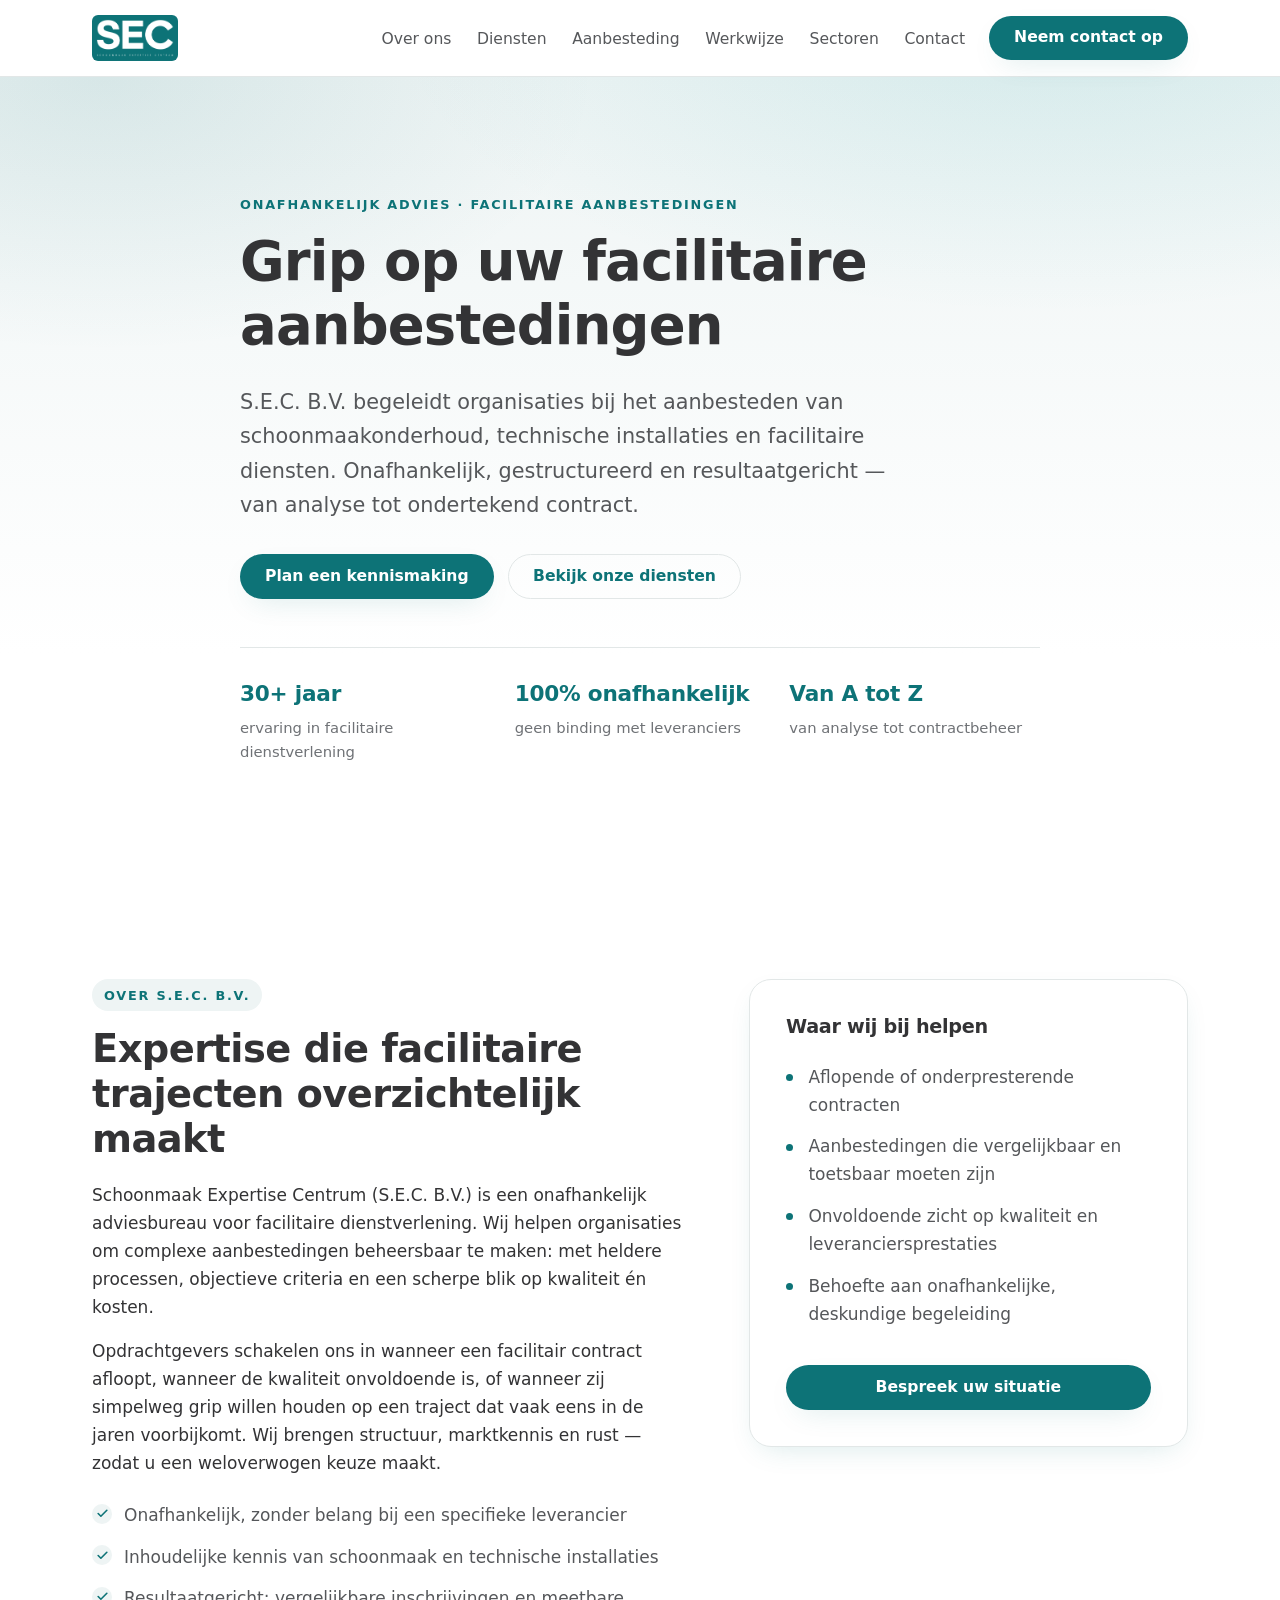
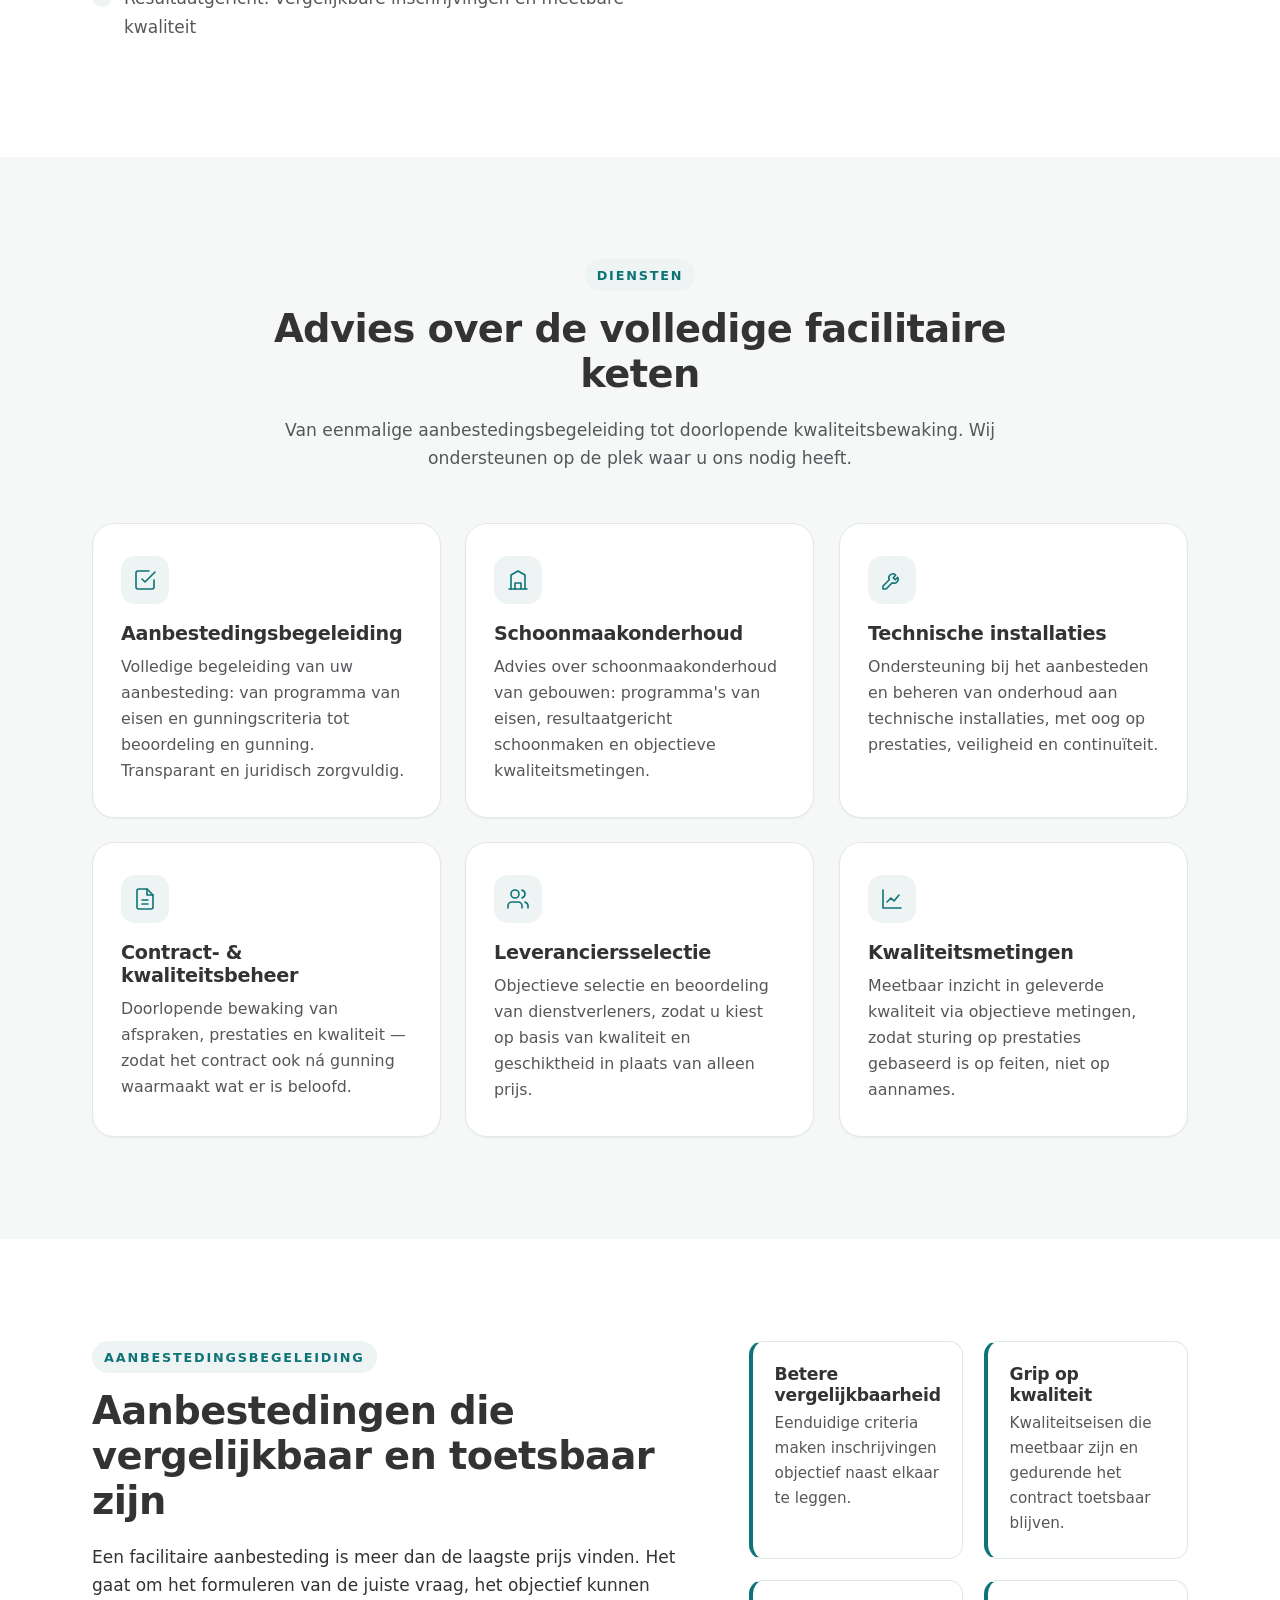
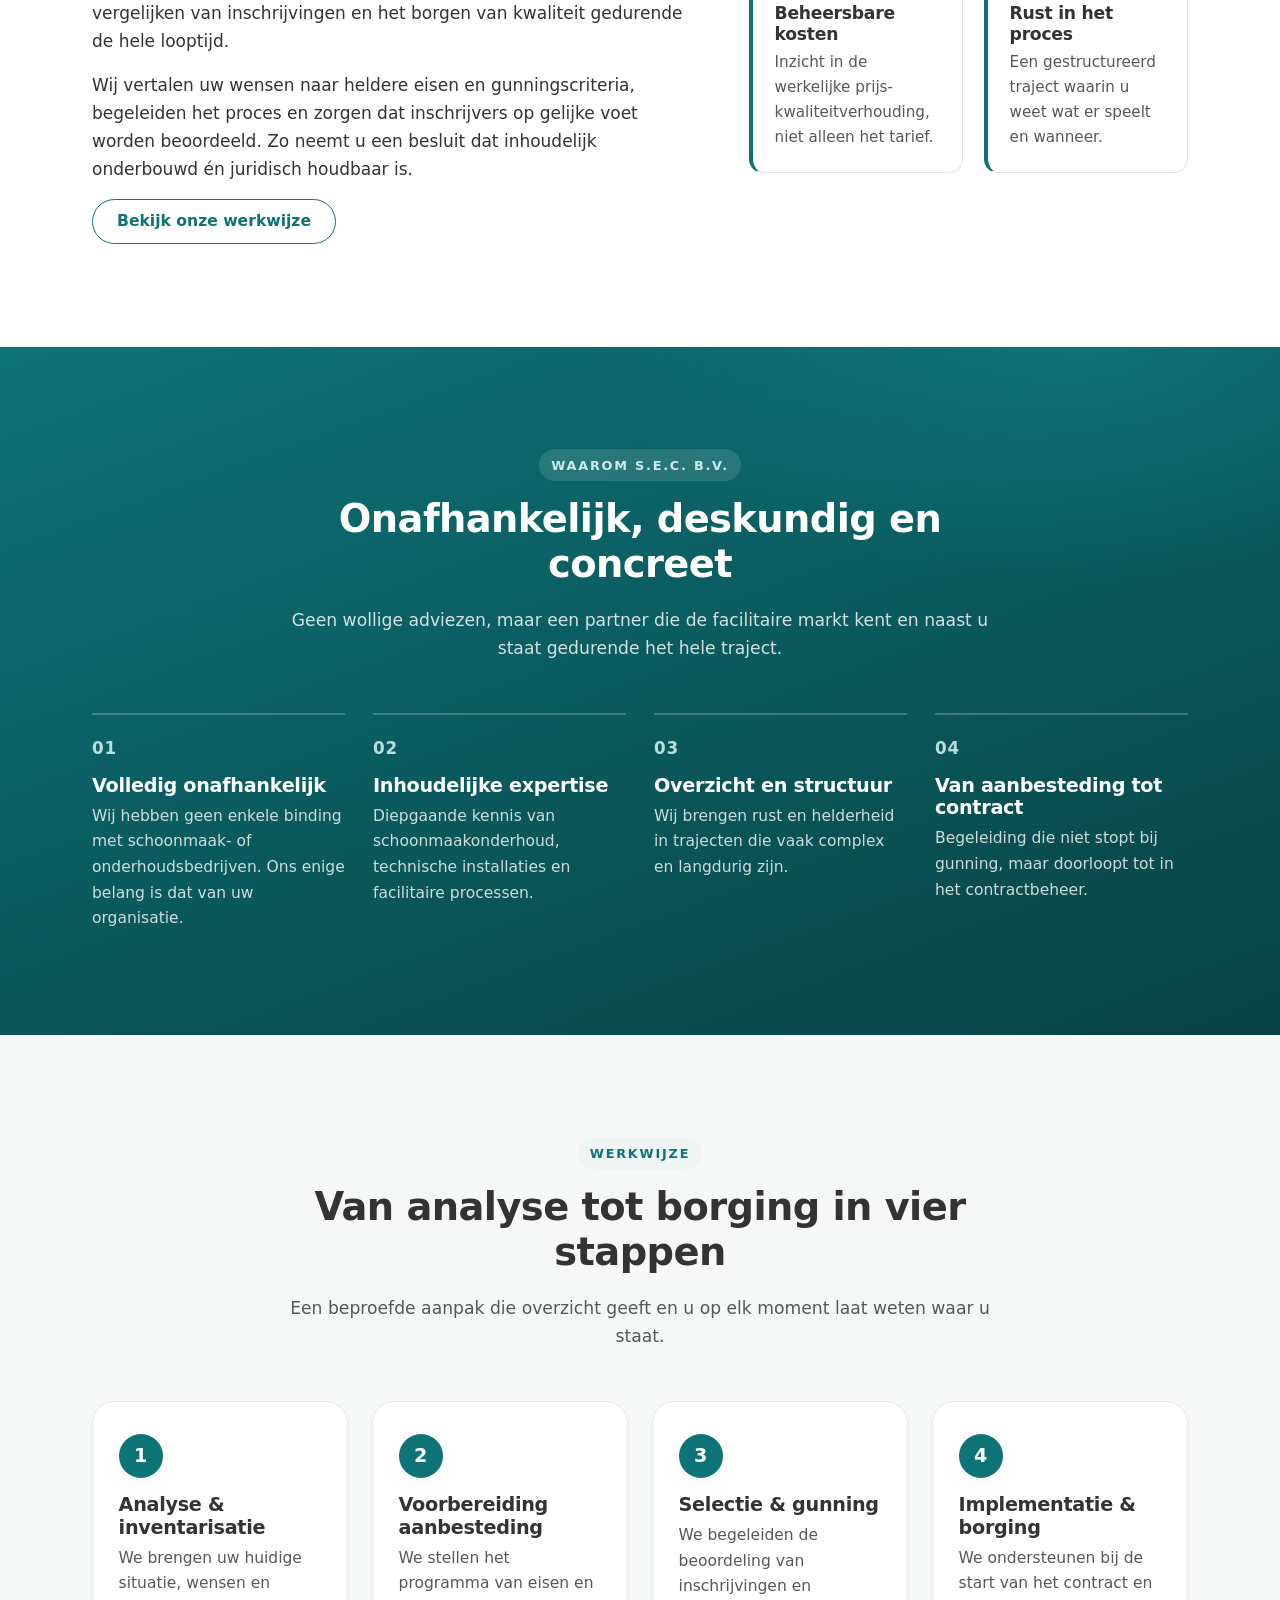
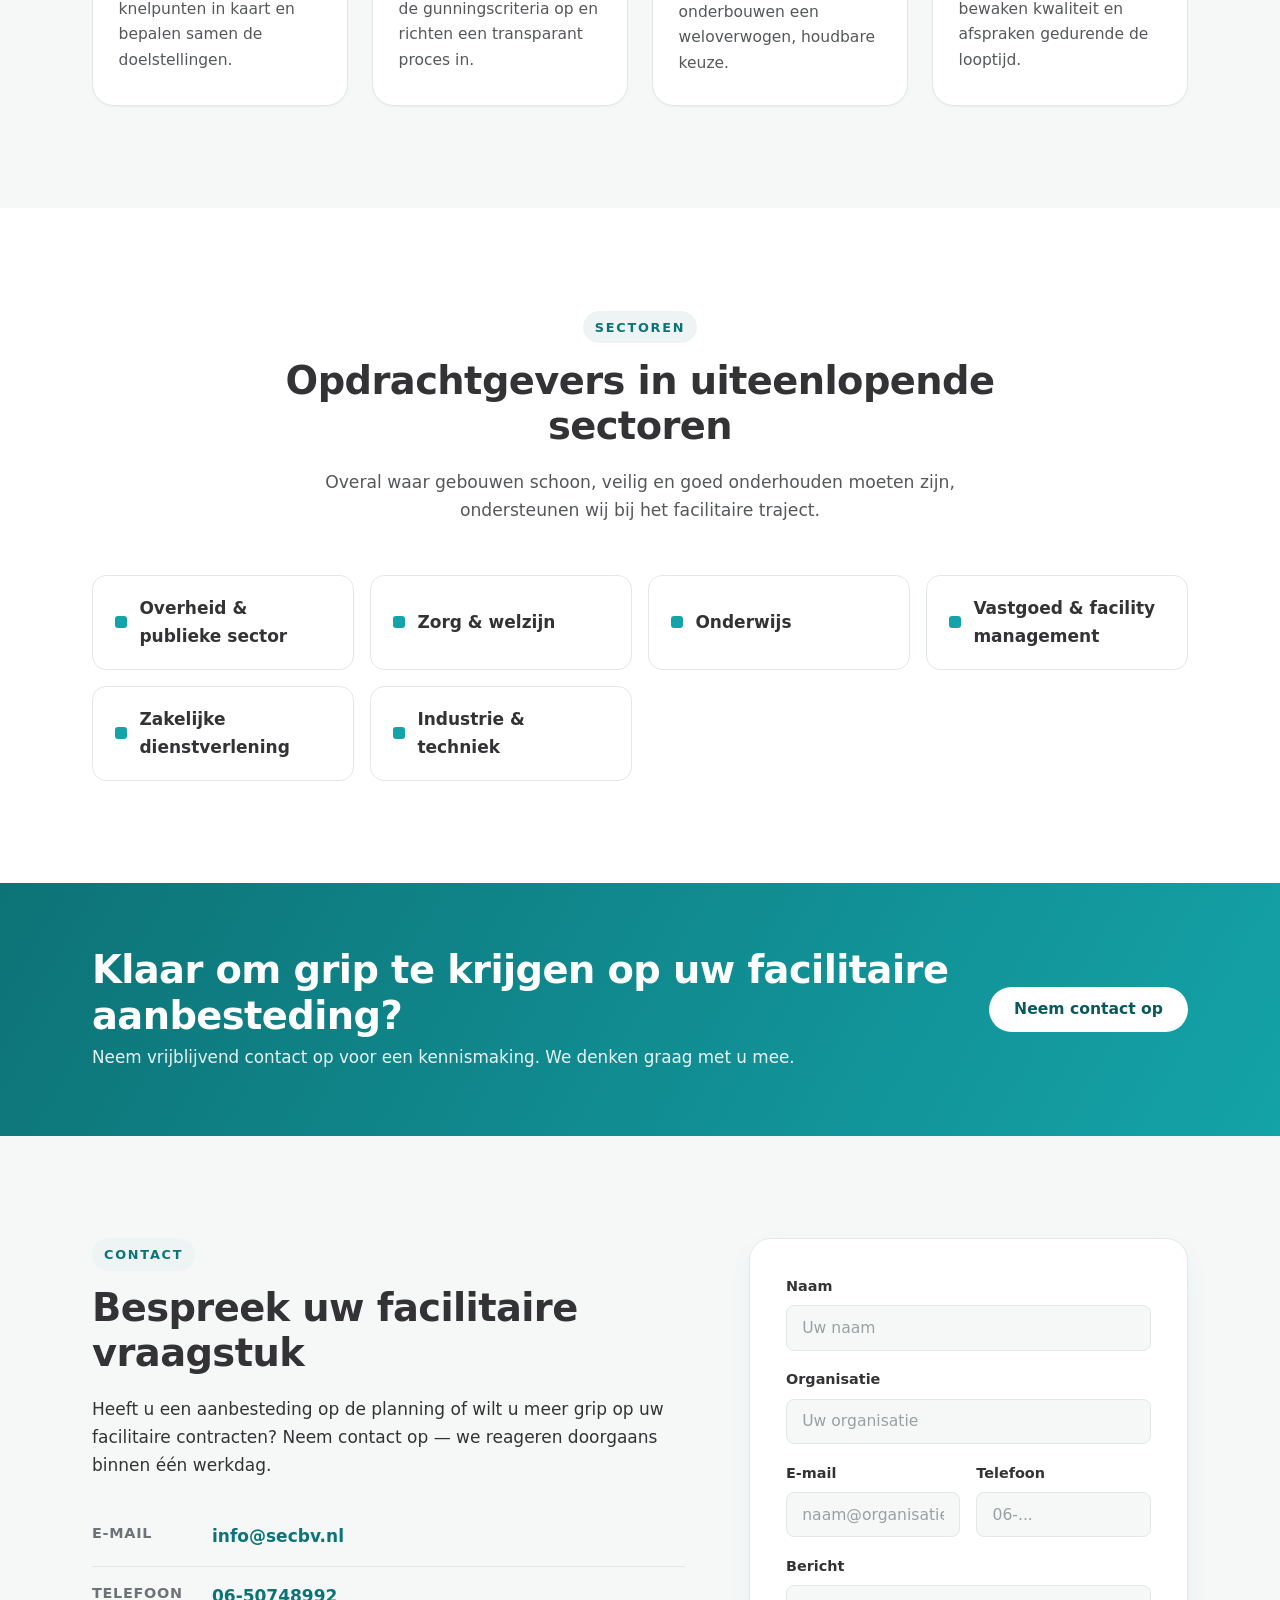
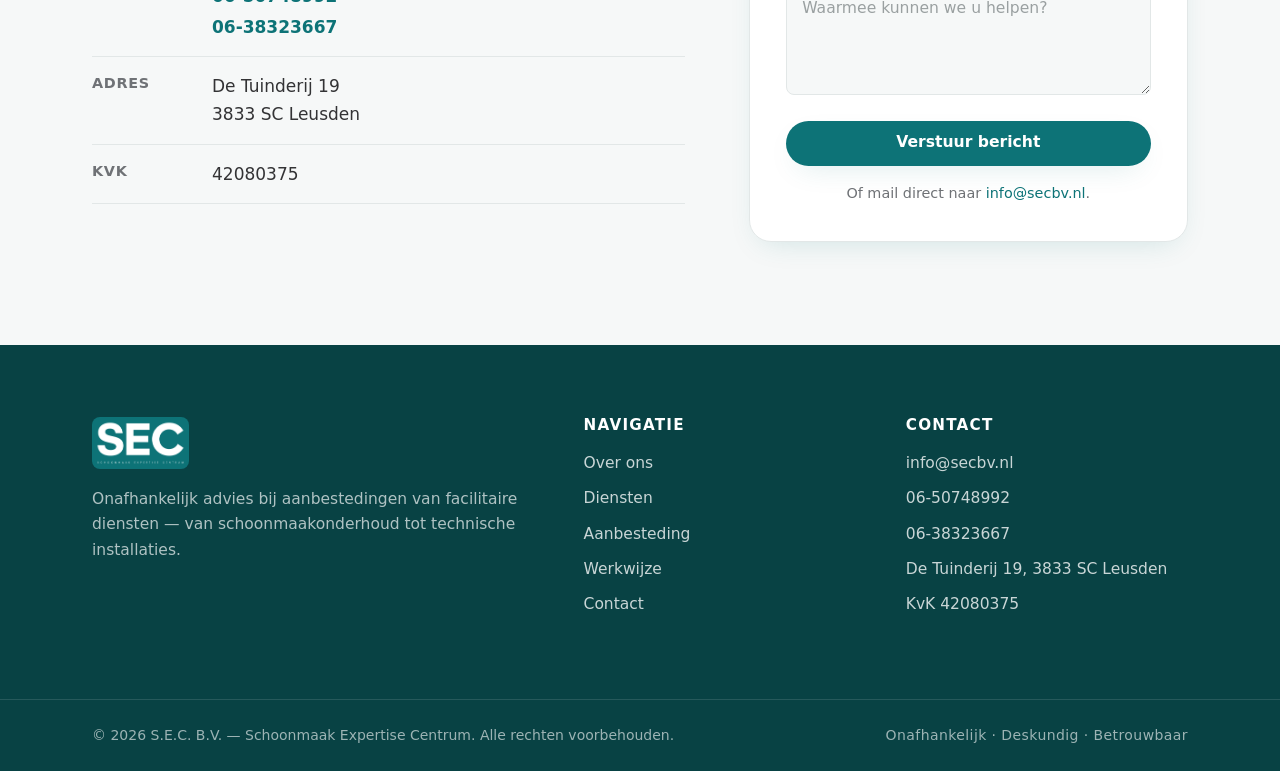
==== index.html @ 416640c5 "Add branded SEC homepage with logo Co-Authored-By: Claude Opus 4.8 (1M context) <noreply@anthropic.c" ====
<!DOCTYPE html>
<html lang="nl">
<head>
  <meta charset="UTF-8" />
  <meta name="viewport" content="width=device-width, initial-scale=1.0" />

  <title>S.E.C. B.V. — Onafhankelijk advies bij facilitaire aanbestedingen</title>
  <meta name="description" content="S.E.C. B.V. — Schoonmaak Expertise Centrum begeleidt organisaties onafhankelijk bij aanbestedingen van schoonmaakonderhoud, technische installaties en facilitaire dienstverlening. Van analyse tot contract." />
  <meta name="theme-color" content="#0D7377" />
  <link rel="canonical" href="https://www.secbv.nl/" />

  <!-- Open Graph -->
  <meta property="og:type" content="website" />
  <meta property="og:locale" content="nl_NL" />
  <meta property="og:site_name" content="S.E.C. B.V. — Schoonmaak Expertise Centrum" />
  <meta property="og:title" content="Onafhankelijk advies bij facilitaire aanbestedingen" />
  <meta property="og:description" content="Grip, overzicht en onafhankelijk advies bij aanbestedingen van schoonmaakonderhoud, technische installaties en facilitaire diensten." />
  <meta property="og:url" content="https://www.secbv.nl/" />
  <meta property="og:image" content="https://www.secbv.nl/assets/logo-sec.png" />

  <!-- Twitter -->
  <meta name="twitter:card" content="summary_large_image" />
  <meta name="twitter:title" content="S.E.C. B.V. — Onafhankelijk advies bij facilitaire aanbestedingen" />
  <meta name="twitter:description" content="Grip, overzicht en onafhankelijk advies bij facilitaire aanbestedingen. Van analyse tot contract." />
  <meta name="twitter:image" content="https://www.secbv.nl/assets/logo-sec.png" />

  <link rel="icon" type="image/png" href="assets/logo-sec.png" />
  <link rel="apple-touch-icon" href="assets/logo-sec.png" />

  <link rel="stylesheet" href="styles.css" />

  <!-- Structured data -->
  <script type="application/ld+json">
  {
    "@context": "https://schema.org",
    "@type": "ProfessionalService",
    "name": "S.E.C. B.V. — Schoonmaak Expertise Centrum",
    "description": "Onafhankelijk advies en begeleiding bij aanbestedingen van facilitaire diensten, waaronder schoonmaakonderhoud van gebouwen en technische installaties.",
    "url": "https://www.secbv.nl/",
    "email": "info@secbv.nl",
    "telephone": ["+31650748992", "+31638323667"],
    "address": {
      "@type": "PostalAddress",
      "streetAddress": "De Tuinderij 19",
      "postalCode": "3833 SC",
      "addressLocality": "Leusden",
      "addressCountry": "NL"
    },
    "areaServed": "NL",
    "knowsAbout": [
      "Facilitaire aanbestedingen",
      "Schoonmaakonderhoud",
      "Technische installaties",
      "Contractbeheer",
      "Kwaliteitsmetingen",
      "Leveranciersselectie"
    ]
  }
  </script>
</head>

<body>
  <a class="skip-link" href="#main">Direct naar de inhoud</a>

  <!-- ================= HEADER ================= -->
  <header class="site-header" id="top">
    <div class="container header-inner">
      <a class="brand" href="#top" aria-label="S.E.C. B.V. Schoonmaak Expertise Centrum — naar boven">
        <img src="assets/logo-sec.png" alt="S.E.C. B.V. Schoonmaak Expertise Centrum" class="brand-logo" width="120" height="64" />
      </a>

      <nav class="nav" id="primary-nav" aria-label="Hoofdnavigatie">
        <ul class="nav-list">
          <li><a href="#over">Over ons</a></li>
          <li><a href="#diensten">Diensten</a></li>
          <li><a href="#aanbesteding">Aanbesteding</a></li>
          <li><a href="#werkwijze">Werkwijze</a></li>
          <li><a href="#sectoren">Sectoren</a></li>
          <li><a href="#contact">Contact</a></li>
        </ul>
      </nav>

      <a href="#contact" class="btn btn-primary header-cta">Neem contact op</a>

      <button class="nav-toggle" id="nav-toggle" aria-expanded="false" aria-controls="primary-nav" aria-label="Menu openen">
        <span></span><span></span><span></span>
      </button>
    </div>
  </header>

  <main id="main">

    <!-- ================= HERO ================= -->
    <section class="hero" aria-labelledby="hero-title">
      <div class="container hero-inner">
        <p class="eyebrow">Onafhankelijk advies · Facilitaire aanbestedingen</p>
        <h1 id="hero-title">Grip op uw facilitaire aanbestedingen</h1>
        <p class="hero-lead">
          S.E.C. B.V. begeleidt organisaties bij het aanbesteden van schoonmaakonderhoud,
          technische installaties en facilitaire diensten. Onafhankelijk, gestructureerd
          en resultaatgericht — van analyse tot ondertekend contract.
        </p>
        <div class="hero-actions">
          <a href="#contact" class="btn btn-primary">Plan een kennismaking</a>
          <a href="#diensten" class="btn btn-ghost">Bekijk onze diensten</a>
        </div>

        <ul class="hero-stats" aria-label="Kerncijfers">
          <li>
            <span class="stat-value">30+ jaar</span>
            <span class="stat-label">ervaring in facilitaire dienstverlening</span>
          </li>
          <li>
            <span class="stat-value">100% onafhankelijk</span>
            <span class="stat-label">geen binding met leveranciers</span>
          </li>
          <li>
            <span class="stat-value">Van A tot Z</span>
            <span class="stat-label">van analyse tot contractbeheer</span>
          </li>
        </ul>
      </div>
    </section>

    <!-- ================= INTRO / OVER ================= -->
    <section id="over" class="section" aria-labelledby="over-title">
      <div class="container grid-two">
        <div>
          <p class="section-eyebrow">Over S.E.C. B.V.</p>
          <h2 id="over-title">Expertise die facilitaire trajecten overzichtelijk maakt</h2>
          <p>
            Schoonmaak Expertise Centrum (S.E.C. B.V.) is een onafhankelijk adviesbureau
            voor facilitaire dienstverlening. Wij helpen organisaties om complexe
            aanbestedingen beheersbaar te maken: met heldere processen, objectieve
            criteria en een scherpe blik op kwaliteit én kosten.
          </p>
          <p>
            Opdrachtgevers schakelen ons in wanneer een facilitair contract afloopt,
            wanneer de kwaliteit onvoldoende is, of wanneer zij simpelweg grip willen
            houden op een traject dat vaak eens in de jaren voorbijkomt. Wij brengen
            structuur, marktkennis en rust — zodat u een weloverwogen keuze maakt.
          </p>
          <ul class="check-list">
            <li>Onafhankelijk, zonder belang bij een specifieke leverancier</li>
            <li>Inhoudelijke kennis van schoonmaak en technische installaties</li>
            <li>Resultaatgericht: vergelijkbare inschrijvingen en meetbare kwaliteit</li>
          </ul>
        </div>
        <aside class="intro-card" aria-label="Waar wij bij helpen">
          <h3>Waar wij bij helpen</h3>
          <ul class="mini-list">
            <li>Aflopende of onderpresterende contracten</li>
            <li>Aanbestedingen die vergelijkbaar en toetsbaar moeten zijn</li>
            <li>Onvoldoende zicht op kwaliteit en leveranciersprestaties</li>
            <li>Behoefte aan onafhankelijke, deskundige begeleiding</li>
          </ul>
          <a href="#contact" class="btn btn-primary btn-block">Bespreek uw situatie</a>
        </aside>
      </div>
    </section>

    <!-- ================= DIENSTEN ================= -->
    <section id="diensten" class="section section-alt" aria-labelledby="diensten-title">
      <div class="container">
        <header class="section-head">
          <p class="section-eyebrow">Diensten</p>
          <h2 id="diensten-title">Advies over de volledige facilitaire keten</h2>
          <p class="section-intro">
            Van eenmalige aanbestedingsbegeleiding tot doorlopende kwaliteitsbewaking.
            Wij ondersteunen op de plek waar u ons nodig heeft.
          </p>
        </header>

        <div class="cards">
          <article class="card">
            <span class="card-icon" aria-hidden="true">
              <svg viewBox="0 0 24 24" fill="none" stroke="currentColor" stroke-width="1.6" stroke-linecap="round" stroke-linejoin="round"><path d="M9 11l3 3L22 4"/><path d="M21 12v7a2 2 0 0 1-2 2H5a2 2 0 0 1-2-2V5a2 2 0 0 1 2-2h11"/></svg>
            </span>
            <h3>Aanbestedingsbegeleiding</h3>
            <p>
              Volledige begeleiding van uw aanbesteding: van programma van eisen en
              gunningscriteria tot beoordeling en gunning. Transparant en juridisch zorgvuldig.
            </p>
          </article>

          <article class="card">
            <span class="card-icon" aria-hidden="true">
              <svg viewBox="0 0 24 24" fill="none" stroke="currentColor" stroke-width="1.6" stroke-linecap="round" stroke-linejoin="round"><path d="M3 21h18"/><path d="M5 21V7l7-4 7 4v14"/><path d="M9 21v-6h6v6"/></svg>
            </span>
            <h3>Schoonmaakonderhoud</h3>
            <p>
              Advies over schoonmaakonderhoud van gebouwen: programma's van eisen,
              resultaatgericht schoonmaken en objectieve kwaliteitsmetingen.
            </p>
          </article>

          <article class="card">
            <span class="card-icon" aria-hidden="true">
              <svg viewBox="0 0 24 24" fill="none" stroke="currentColor" stroke-width="1.6" stroke-linecap="round" stroke-linejoin="round"><path d="M14.7 6.3a4 4 0 0 0-5.4 5.4L3 18v3h3l6.3-6.3a4 4 0 0 0 5.4-5.4l-2.5 2.5-2-2 2.5-2.5z"/></svg>
            </span>
            <h3>Technische installaties</h3>
            <p>
              Ondersteuning bij het aanbesteden en beheren van onderhoud aan technische
              installaties, met oog op prestaties, veiligheid en continuïteit.
            </p>
          </article>

          <article class="card">
            <span class="card-icon" aria-hidden="true">
              <svg viewBox="0 0 24 24" fill="none" stroke="currentColor" stroke-width="1.6" stroke-linecap="round" stroke-linejoin="round"><path d="M14 2H6a2 2 0 0 0-2 2v16a2 2 0 0 0 2 2h12a2 2 0 0 0 2-2V8z"/><path d="M14 2v6h6"/><path d="M9 13h6"/><path d="M9 17h6"/></svg>
            </span>
            <h3>Contract- &amp; kwaliteitsbeheer</h3>
            <p>
              Doorlopende bewaking van afspraken, prestaties en kwaliteit — zodat het
              contract ook ná gunning waarmaakt wat er is beloofd.
            </p>
          </article>

          <article class="card">
            <span class="card-icon" aria-hidden="true">
              <svg viewBox="0 0 24 24" fill="none" stroke="currentColor" stroke-width="1.6" stroke-linecap="round" stroke-linejoin="round"><path d="M16 21v-2a4 4 0 0 0-4-4H6a4 4 0 0 0-4 4v2"/><circle cx="9" cy="7" r="4"/><path d="M22 21v-2a4 4 0 0 0-3-3.87"/><path d="M16 3.13a4 4 0 0 1 0 7.75"/></svg>
            </span>
            <h3>Leveranciersselectie</h3>
            <p>
              Objectieve selectie en beoordeling van dienstverleners, zodat u kiest op
              basis van kwaliteit en geschiktheid in plaats van alleen prijs.
            </p>
          </article>

          <article class="card">
            <span class="card-icon" aria-hidden="true">
              <svg viewBox="0 0 24 24" fill="none" stroke="currentColor" stroke-width="1.6" stroke-linecap="round" stroke-linejoin="round"><path d="M3 3v18h18"/><path d="M7 15l4-4 3 3 5-6"/></svg>
            </span>
            <h3>Kwaliteitsmetingen</h3>
            <p>
              Meetbaar inzicht in geleverde kwaliteit via objectieve metingen, zodat
              sturing op prestaties gebaseerd is op feiten, niet op aannames.
            </p>
          </article>
        </div>
      </div>
    </section>

    <!-- ================= AANBESTEDINGSBEGELEIDING ================= -->
    <section id="aanbesteding" class="section" aria-labelledby="aanbesteding-title">
      <div class="container grid-two">
        <div class="feature-panel">
          <p class="section-eyebrow">Aanbestedingsbegeleiding</p>
          <h2 id="aanbesteding-title">Aanbestedingen die vergelijkbaar en toetsbaar zijn</h2>
          <p>
            Een facilitaire aanbesteding is meer dan de laagste prijs vinden. Het gaat om
            het formuleren van de juiste vraag, het objectief kunnen vergelijken van
            inschrijvingen en het borgen van kwaliteit gedurende de hele looptijd.
          </p>
          <p>
            Wij vertalen uw wensen naar heldere eisen en gunningscriteria, begeleiden het
            proces en zorgen dat inschrijvers op gelijke voet worden beoordeeld. Zo neemt u
            een besluit dat inhoudelijk onderbouwd én juridisch houdbaar is.
          </p>
          <a href="#werkwijze" class="btn btn-outline">Bekijk onze werkwijze</a>
        </div>

        <div class="benefit-grid" role="list">
          <div class="benefit" role="listitem">
            <h3>Betere vergelijkbaarheid</h3>
            <p>Eenduidige criteria maken inschrijvingen objectief naast elkaar te leggen.</p>
          </div>
          <div class="benefit" role="listitem">
            <h3>Grip op kwaliteit</h3>
            <p>Kwaliteitseisen die meetbaar zijn en gedurende het contract toetsbaar blijven.</p>
          </div>
          <div class="benefit" role="listitem">
            <h3>Beheersbare kosten</h3>
            <p>Inzicht in de werkelijke prijs-kwaliteitverhouding, niet alleen het tarief.</p>
          </div>
          <div class="benefit" role="listitem">
            <h3>Rust in het proces</h3>
            <p>Een gestructureerd traject waarin u weet wat er speelt en wanneer.</p>
          </div>
        </div>
      </div>
    </section>

    <!-- ================= WAAROM S.E.C. ================= -->
    <section id="waarom" class="section section-dark" aria-labelledby="waarom-title">
      <div class="container">
        <header class="section-head">
          <p class="section-eyebrow section-eyebrow-light">Waarom S.E.C. B.V.</p>
          <h2 id="waarom-title">Onafhankelijk, deskundig en concreet</h2>
          <p class="section-intro section-intro-light">
            Geen wollige adviezen, maar een partner die de facilitaire markt kent en naast
            u staat gedurende het hele traject.
          </p>
        </header>

        <div class="reasons">
          <div class="reason">
            <span class="reason-num">01</span>
            <h3>Volledig onafhankelijk</h3>
            <p>Wij hebben geen enkele binding met schoonmaak- of onderhoudsbedrijven. Ons enige belang is dat van uw organisatie.</p>
          </div>
          <div class="reason">
            <span class="reason-num">02</span>
            <h3>Inhoudelijke expertise</h3>
            <p>Diepgaande kennis van schoonmaakonderhoud, technische installaties en facilitaire processen.</p>
          </div>
          <div class="reason">
            <span class="reason-num">03</span>
            <h3>Overzicht en structuur</h3>
            <p>Wij brengen rust en helderheid in trajecten die vaak complex en langdurig zijn.</p>
          </div>
          <div class="reason">
            <span class="reason-num">04</span>
            <h3>Van aanbesteding tot contract</h3>
            <p>Begeleiding die niet stopt bij gunning, maar doorloopt tot in het contractbeheer.</p>
          </div>
        </div>
      </div>
    </section>

    <!-- ================= WERKWIJZE ================= -->
    <section id="werkwijze" class="section section-alt" aria-labelledby="werkwijze-title">
      <div class="container">
        <header class="section-head">
          <p class="section-eyebrow">Werkwijze</p>
          <h2 id="werkwijze-title">Van analyse tot borging in vier stappen</h2>
          <p class="section-intro">
            Een beproefde aanpak die overzicht geeft en u op elk moment laat weten waar u staat.
          </p>
        </header>

        <ol class="steps">
          <li class="step">
            <span class="step-num">1</span>
            <h3>Analyse &amp; inventarisatie</h3>
            <p>We brengen uw huidige situatie, wensen en knelpunten in kaart en bepalen samen de doelstellingen.</p>
          </li>
          <li class="step">
            <span class="step-num">2</span>
            <h3>Voorbereiding aanbesteding</h3>
            <p>We stellen het programma van eisen en de gunningscriteria op en richten een transparant proces in.</p>
          </li>
          <li class="step">
            <span class="step-num">3</span>
            <h3>Selectie &amp; gunning</h3>
            <p>We begeleiden de beoordeling van inschrijvingen en onderbouwen een weloverwogen, houdbare keuze.</p>
          </li>
          <li class="step">
            <span class="step-num">4</span>
            <h3>Implementatie &amp; borging</h3>
            <p>We ondersteunen bij de start van het contract en bewaken kwaliteit en afspraken gedurende de looptijd.</p>
          </li>
        </ol>
      </div>
    </section>

    <!-- ================= SECTOREN ================= -->
    <section id="sectoren" class="section" aria-labelledby="sectoren-title">
      <div class="container">
        <header class="section-head">
          <p class="section-eyebrow">Sectoren</p>
          <h2 id="sectoren-title">Opdrachtgevers in uiteenlopende sectoren</h2>
          <p class="section-intro">
            Overal waar gebouwen schoon, veilig en goed onderhouden moeten zijn, ondersteunen wij bij het facilitaire traject.
          </p>
        </header>

        <ul class="sectors" aria-label="Sectoren waarvoor wij werken">
          <li>Overheid &amp; publieke sector</li>
          <li>Zorg &amp; welzijn</li>
          <li>Onderwijs</li>
          <li>Vastgoed &amp; facility management</li>
          <li>Zakelijke dienstverlening</li>
          <li>Industrie &amp; techniek</li>
        </ul>
      </div>
    </section>

    <!-- ================= CTA-BAND ================= -->
    <section class="cta-band" aria-labelledby="cta-title">
      <div class="container cta-inner">
        <div>
          <h2 id="cta-title">Klaar om grip te krijgen op uw facilitaire aanbesteding?</h2>
          <p>Neem vrijblijvend contact op voor een kennismaking. We denken graag met u mee.</p>
        </div>
        <a href="#contact" class="btn btn-light">Neem contact op</a>
      </div>
    </section>

    <!-- ================= CONTACT ================= -->
    <section id="contact" class="section section-alt" aria-labelledby="contact-title">
      <div class="container grid-two contact-grid">
        <div>
          <p class="section-eyebrow">Contact</p>
          <h2 id="contact-title">Bespreek uw facilitaire vraagstuk</h2>
          <p>
            Heeft u een aanbesteding op de planning of wilt u meer grip op uw facilitaire
            contracten? Neem contact op — we reageren doorgaans binnen één werkdag.
          </p>

          <ul class="contact-details">
            <li>
              <span class="contact-label">E-mail</span>
              <a href="mailto:info@secbv.nl">info@secbv.nl</a>
            </li>
            <li>
              <span class="contact-label">Telefoon</span>
              <span class="contact-phones">
                <a href="tel:+31650748992">06-50748992</a>
                <a href="tel:+31638323667">06-38323667</a>
              </span>
            </li>
            <li>
              <span class="contact-label">Adres</span>
              <address>De Tuinderij 19<br />3833 SC Leusden</address>
            </li>
            <li>
              <span class="contact-label">KvK</span>
              <span>42080375</span>
            </li>
          </ul>
        </div>

        <div class="contact-card">
          <form class="contact-form" action="mailto:info@secbv.nl" method="post" enctype="text/plain">
            <div class="form-row">
              <label for="naam">Naam</label>
              <input type="text" id="naam" name="naam" autocomplete="name" placeholder="Uw naam" required />
            </div>
            <div class="form-row">
              <label for="organisatie">Organisatie</label>
              <input type="text" id="organisatie" name="organisatie" autocomplete="organization" placeholder="Uw organisatie" />
            </div>
            <div class="form-row form-row-split">
              <div>
                <label for="email">E-mail</label>
                <input type="email" id="email" name="email" autocomplete="email" placeholder="naam@organisatie.nl" required />
              </div>
              <div>
                <label for="telefoon">Telefoon</label>
                <input type="tel" id="telefoon" name="telefoon" autocomplete="tel" placeholder="06-..." />
              </div>
            </div>
            <div class="form-row">
              <label for="bericht">Bericht</label>
              <textarea id="bericht" name="bericht" rows="4" placeholder="Waarmee kunnen we u helpen?" required></textarea>
            </div>
            <button type="submit" class="btn btn-primary btn-block">Verstuur bericht</button>
            <p class="form-note">
              Of mail direct naar <a href="mailto:info@secbv.nl">info@secbv.nl</a>.
            </p>
          </form>
        </div>
      </div>
    </section>
  </main>

  <!-- ================= FOOTER ================= -->
  <footer class="site-footer">
    <div class="container footer-inner">
      <div class="footer-brand">
        <img src="assets/logo-sec.png" alt="S.E.C. B.V. Schoonmaak Expertise Centrum" class="footer-logo" width="120" height="64" loading="lazy" />
        <p>Onafhankelijk advies bij aanbestedingen van facilitaire diensten — van schoonmaakonderhoud tot technische installaties.</p>
      </div>

      <nav class="footer-nav" aria-label="Footernavigatie">
        <h3>Navigatie</h3>
        <ul>
          <li><a href="#over">Over ons</a></li>
          <li><a href="#diensten">Diensten</a></li>
          <li><a href="#aanbesteding">Aanbesteding</a></li>
          <li><a href="#werkwijze">Werkwijze</a></li>
          <li><a href="#contact">Contact</a></li>
        </ul>
      </nav>

      <div class="footer-contact">
        <h3>Contact</h3>
        <ul>
          <li><a href="mailto:info@secbv.nl">info@secbv.nl</a></li>
          <li><a href="tel:+31650748992">06-50748992</a></li>
          <li><a href="tel:+31638323667">06-38323667</a></li>
          <li>De Tuinderij 19, 3833 SC Leusden</li>
          <li>KvK 42080375</li>
        </ul>
      </div>
    </div>

    <div class="footer-bottom">
      <div class="container footer-bottom-inner">
        <p>&copy; <span id="year">2026</span> S.E.C. B.V. — Schoonmaak Expertise Centrum. Alle rechten voorbehouden.</p>
        <p class="footer-tagline">Onafhankelijk · Deskundig · Betrouwbaar</p>
      </div>
    </div>
  </footer>

  <script src="script.js" defer></script>
</body>
</html>
---- styles.css ----
/* =========================================================
   S.E.C. B.V. — Schoonmaak Expertise Centrum
   Design system & styling
   ========================================================= */

/* ---------- Design tokens ---------- */
:root {
  /* Kleuren */
  --color-primary: #0D7377;
  --color-primary-dark: #0A5A5D;
  --color-primary-darker: #084244;
  --color-accent: #14A3A8;

  --color-ink: #333335;
  --color-ink-soft: #55575a;
  --color-muted: #6f7276;

  --color-white: #ffffff;
  --color-offwhite: #f6f8f8;
  --color-tint: #eef4f4;      /* zeer lichte teal */
  --color-tint-2: #e3eeee;
  --color-border: #e2e7e7;

  /* Typografie */
  --font-sans: "Hanken Grotesk", "Hanken Book", system-ui, -apple-system,
    "Segoe UI", Roboto, "Helvetica Neue", Arial, sans-serif;
  --fs-base: 1.0625rem;         /* 17px */
  --lh-base: 1.65;

  /* Spacing */
  --space-1: 0.5rem;
  --space-2: 1rem;
  --space-3: 1.5rem;
  --space-4: 2rem;
  --space-5: 3rem;
  --space-6: 4rem;
  --space-7: 6rem;

  --section-y: clamp(3.5rem, 8vw, 6.5rem);

  /* Vorm */
  --radius-sm: 8px;
  --radius: 14px;
  --radius-lg: 22px;
  --radius-pill: 999px;

  /* Schaduw */
  --shadow-sm: 0 1px 2px rgba(16, 40, 40, 0.05);
  --shadow: 0 10px 30px -12px rgba(13, 115, 119, 0.18);
  --shadow-lg: 0 24px 60px -20px rgba(13, 115, 119, 0.28);

  /* Layout */
  --container: 1160px;
  --header-h: 76px;
}

/* ---------- Reset-aanvullingen ---------- */
*,
*::before,
*::after {
  box-sizing: border-box;
}

html {
  scroll-behavior: smooth;
  scroll-padding-top: calc(var(--header-h) + 12px);
  -webkit-text-size-adjust: 100%;
}

body {
  margin: 0;
  font-family: var(--font-sans);
  font-size: var(--fs-base);
  line-height: var(--lh-base);
  color: var(--color-ink);
  background: var(--color-white);
  -webkit-font-smoothing: antialiased;
  text-rendering: optimizeLegibility;
}

img {
  max-width: 100%;
  height: auto;
  display: block;
}

a {
  color: var(--color-primary);
  text-decoration: none;
}
a:hover {
  color: var(--color-primary-dark);
}

h1, h2, h3 {
  color: var(--color-ink);
  line-height: 1.18;
  letter-spacing: -0.015em;
  margin: 0 0 0.5em;
  font-weight: 700;
}

h1 { font-size: clamp(2.1rem, 5.2vw, 3.4rem); }
h2 { font-size: clamp(1.7rem, 3.6vw, 2.4rem); }
h3 { font-size: 1.2rem; }

p { margin: 0 0 1rem; }

:focus-visible {
  outline: 3px solid var(--color-accent);
  outline-offset: 2px;
  border-radius: 4px;
}

/* ---------- Hulpstructuur ---------- */
.container {
  width: 100%;
  max-width: var(--container);
  margin-inline: auto;
  padding-inline: clamp(1.15rem, 4vw, 2rem);
}

.section {
  padding-block: var(--section-y);
}
.section-alt {
  background: var(--color-offwhite);
}

.section-head {
  max-width: 46rem;
  margin: 0 auto clamp(2rem, 4vw, 3.25rem);
  text-align: center;
}

.eyebrow,
.section-eyebrow {
  display: inline-block;
  margin: 0 0 0.9rem;
  font-size: 0.8rem;
  font-weight: 600;
  letter-spacing: 0.14em;
  text-transform: uppercase;
  color: var(--color-primary);
}
.section-eyebrow {
  padding: 0.35rem 0.75rem;
  background: var(--color-tint);
  border-radius: var(--radius-pill);
}
.section-eyebrow-light {
  color: #cdeceb;
  background: rgba(255, 255, 255, 0.12);
}

.section-intro {
  color: var(--color-ink-soft);
  font-size: 1.075rem;
}
.section-intro-light {
  color: rgba(255, 255, 255, 0.82);
}

/* Skip-link */
.skip-link {
  position: absolute;
  left: -9999px;
  top: 0;
  z-index: 200;
  background: var(--color-primary);
  color: #fff;
  padding: 0.75rem 1.1rem;
  border-radius: 0 0 var(--radius-sm) 0;
}
.skip-link:focus {
  left: 0;
  color: #fff;
}

/* ---------- Buttons ---------- */
.btn {
  display: inline-flex;
  align-items: center;
  justify-content: center;
  gap: 0.5rem;
  padding: 0.85rem 1.5rem;
  font-family: inherit;
  font-size: 0.975rem;
  font-weight: 600;
  line-height: 1;
  border: 1.5px solid transparent;
  border-radius: var(--radius-pill);
  cursor: pointer;
  transition: transform 0.15s ease, background 0.2s ease,
    color 0.2s ease, border-color 0.2s ease, box-shadow 0.2s ease;
  white-space: nowrap;
}
.btn:hover { transform: translateY(-2px); }
.btn:active { transform: translateY(0); }

.btn-primary {
  background: var(--color-primary);
  color: #fff;
  box-shadow: var(--shadow);
}
.btn-primary:hover {
  background: var(--color-primary-dark);
  color: #fff;
}

.btn-ghost {
  background: transparent;
  color: var(--color-primary);
  border-color: var(--color-border);
}
.btn-ghost:hover {
  border-color: var(--color-primary);
  color: var(--color-primary-dark);
  background: var(--color-tint);
}

.btn-outline {
  background: transparent;
  color: var(--color-primary);
  border-color: var(--color-primary);
}
.btn-outline:hover {
  background: var(--color-primary);
  color: #fff;
}

.btn-light {
  background: #fff;
  color: var(--color-primary-dark);
}
.btn-light:hover {
  background: var(--color-tint);
  color: var(--color-primary-darker);
}

.btn-block {
  width: 100%;
}

/* ---------- Header ---------- */
.site-header {
  position: sticky;
  top: 0;
  z-index: 100;
  background: rgba(255, 255, 255, 0.86);
  backdrop-filter: saturate(180%) blur(12px);
  -webkit-backdrop-filter: saturate(180%) blur(12px);
  border-bottom: 1px solid var(--color-border);
}
.header-inner {
  display: flex;
  align-items: center;
  gap: 1.5rem;
  min-height: var(--header-h);
}
.brand {
  display: inline-flex;
  align-items: center;
  flex-shrink: 0;
}
.brand-logo {
  height: 46px;
  width: auto;
  border-radius: 6px;
}

.nav {
  margin-left: auto;
}
.nav-list {
  display: flex;
  align-items: center;
  gap: 1.6rem;
  list-style: none;
  margin: 0;
  padding: 0;
}
.nav-list a {
  color: var(--color-ink-soft);
  font-weight: 500;
  font-size: 0.975rem;
  position: relative;
  padding: 0.35rem 0;
}
.nav-list a::after {
  content: "";
  position: absolute;
  left: 0;
  bottom: -2px;
  width: 0;
  height: 2px;
  background: var(--color-primary);
  transition: width 0.2s ease;
}
.nav-list a:hover {
  color: var(--color-primary);
}
.nav-list a:hover::after {
  width: 100%;
}

.header-cta {
  flex-shrink: 0;
}

/* Hamburger */
.nav-toggle {
  display: none;
  flex-direction: column;
  justify-content: center;
  gap: 5px;
  width: 44px;
  height: 44px;
  margin-left: auto;
  padding: 0;
  background: transparent;
  border: 1px solid var(--color-border);
  border-radius: var(--radius-sm);
  cursor: pointer;
}
.nav-toggle span {
  display: block;
  width: 22px;
  height: 2px;
  margin-inline: auto;
  background: var(--color-ink);
  border-radius: 2px;
  transition: transform 0.25s ease, opacity 0.2s ease;
}
.nav-toggle[aria-expanded="true"] span:nth-child(1) {
  transform: translateY(7px) rotate(45deg);
}
.nav-toggle[aria-expanded="true"] span:nth-child(2) {
  opacity: 0;
}
.nav-toggle[aria-expanded="true"] span:nth-child(3) {
  transform: translateY(-7px) rotate(-45deg);
}

/* ---------- Hero ---------- */
.hero {
  position: relative;
  padding-block: clamp(3.5rem, 9vw, 7rem);
  background:
    radial-gradient(1100px 500px at 82% -8%, rgba(20, 163, 168, 0.12), transparent 60%),
    radial-gradient(900px 500px at 8% 0%, rgba(13, 115, 119, 0.10), transparent 55%),
    linear-gradient(180deg, var(--color-tint) 0%, var(--color-white) 72%);
  overflow: hidden;
}
.hero-inner {
  max-width: 54rem;
}
.hero-lead {
  font-size: clamp(1.075rem, 2.1vw, 1.3rem);
  color: var(--color-ink-soft);
  max-width: 42rem;
  margin-bottom: 2rem;
}
.hero-actions {
  display: flex;
  flex-wrap: wrap;
  gap: 0.9rem;
  margin-bottom: 3rem;
}

.hero-stats {
  display: grid;
  grid-template-columns: repeat(3, 1fr);
  gap: 1.5rem;
  list-style: none;
  margin: 0;
  padding: 1.75rem 0 0;
  border-top: 1px solid var(--color-border);
}
.hero-stats .stat-value {
  display: block;
  font-size: 1.35rem;
  font-weight: 700;
  color: var(--color-primary);
  letter-spacing: -0.01em;
}
.hero-stats .stat-label {
  display: block;
  font-size: 0.925rem;
  color: var(--color-muted);
  margin-top: 0.25rem;
}

/* ---------- Grid twee kolommen ---------- */
.grid-two {
  display: grid;
  grid-template-columns: 1.15fr 0.85fr;
  gap: clamp(2rem, 5vw, 4rem);
  align-items: start;
}

/* Check-lijst */
.check-list,
.mini-list {
  list-style: none;
  margin: 1.5rem 0 0;
  padding: 0;
}
.check-list li,
.mini-list li {
  position: relative;
  padding-left: 2rem;
  margin-bottom: 0.85rem;
  color: var(--color-ink-soft);
}
.check-list li::before {
  content: "";
  position: absolute;
  left: 0;
  top: 0.15rem;
  width: 1.25rem;
  height: 1.25rem;
  border-radius: 50%;
  background:
    var(--color-tint)
    url("data:image/svg+xml,%3Csvg xmlns='http://www.w3.org/2000/svg' width='14' height='14' viewBox='0 0 24 24' fill='none' stroke='%230D7377' stroke-width='3' stroke-linecap='round' stroke-linejoin='round'%3E%3Cpath d='M20 6 9 17l-5-5'/%3E%3C/svg%3E")
    center / 0.8rem no-repeat;
}
.mini-list li {
  padding-left: 1.4rem;
}
.mini-list li::before {
  content: "";
  position: absolute;
  left: 0;
  top: 0.7rem;
  width: 7px;
  height: 7px;
  border-radius: 50%;
  background: var(--color-primary);
}

/* Intro-kaart */
.intro-card {
  background: var(--color-white);
  border: 1px solid var(--color-border);
  border-radius: var(--radius-lg);
  padding: clamp(1.5rem, 3vw, 2.25rem);
  box-shadow: var(--shadow);
}
.intro-card h3 {
  margin-bottom: 1rem;
}
.intro-card .btn {
  margin-top: 1.5rem;
}

/* ---------- Cards / diensten ---------- */
.cards {
  display: grid;
  grid-template-columns: repeat(auto-fit, minmax(270px, 1fr));
  gap: 1.5rem;
}
.card {
  background: var(--color-white);
  border: 1px solid var(--color-border);
  border-radius: var(--radius-lg);
  padding: 2rem 1.75rem;
  box-shadow: var(--shadow-sm);
  transition: transform 0.2s ease, box-shadow 0.2s ease, border-color 0.2s ease;
}
.card:hover {
  transform: translateY(-4px);
  box-shadow: var(--shadow-lg);
  border-color: var(--color-tint-2);
}
.card-icon {
  display: inline-flex;
  align-items: center;
  justify-content: center;
  width: 3rem;
  height: 3rem;
  margin-bottom: 1.2rem;
  color: var(--color-primary);
  background: var(--color-tint);
  border-radius: var(--radius);
}
.card-icon svg {
  width: 1.5rem;
  height: 1.5rem;
}
.card h3 {
  margin-bottom: 0.5rem;
}
.card p {
  color: var(--color-ink-soft);
  margin: 0;
  font-size: 0.99rem;
}

/* ---------- Aanbesteding / feature ---------- */
.feature-panel {
  align-self: center;
}
.benefit-grid {
  display: grid;
  grid-template-columns: repeat(2, 1fr);
  gap: 1.25rem;
}
.benefit {
  background: var(--color-white);
  border: 1px solid var(--color-border);
  border-left: 4px solid var(--color-primary);
  border-radius: var(--radius);
  padding: 1.4rem 1.35rem;
}
.benefit h3 {
  font-size: 1.075rem;
  margin-bottom: 0.35rem;
}
.benefit p {
  margin: 0;
  color: var(--color-ink-soft);
  font-size: 0.95rem;
}

/* ---------- Waarom (donkere sectie) ---------- */
.section-dark {
  background:
    radial-gradient(800px 400px at 85% 0%, rgba(20, 163, 168, 0.25), transparent 60%),
    linear-gradient(160deg, var(--color-primary) 0%, var(--color-primary-darker) 100%);
  color: #fff;
}
.section-dark h2,
.section-dark h3 {
  color: #fff;
}
.reasons {
  display: grid;
  grid-template-columns: repeat(auto-fit, minmax(240px, 1fr));
  gap: 1.75rem;
}
.reason {
  padding-top: 1.25rem;
  border-top: 2px solid rgba(255, 255, 255, 0.22);
}
.reason-num {
  display: block;
  font-size: 1.05rem;
  font-weight: 700;
  color: rgba(205, 236, 235, 0.9);
  margin-bottom: 0.75rem;
  letter-spacing: 0.05em;
}
.reason h3 {
  margin-bottom: 0.4rem;
}
.reason p {
  margin: 0;
  color: rgba(255, 255, 255, 0.8);
  font-size: 0.97rem;
}

/* ---------- Werkwijze / stappen ---------- */
.steps {
  display: grid;
  grid-template-columns: repeat(auto-fit, minmax(230px, 1fr));
  gap: 1.5rem;
  list-style: none;
  margin: 0;
  padding: 0;
  counter-reset: step;
}
.step {
  position: relative;
  background: var(--color-white);
  border: 1px solid var(--color-border);
  border-radius: var(--radius-lg);
  padding: 2rem 1.6rem 1.75rem;
  box-shadow: var(--shadow-sm);
}
.step-num {
  display: inline-flex;
  align-items: center;
  justify-content: center;
  width: 2.75rem;
  height: 2.75rem;
  margin-bottom: 1rem;
  font-size: 1.2rem;
  font-weight: 700;
  color: #fff;
  background: var(--color-primary);
  border-radius: 50%;
  box-shadow: var(--shadow);
}
.step h3 {
  margin-bottom: 0.4rem;
}
.step p {
  margin: 0;
  color: var(--color-ink-soft);
  font-size: 0.97rem;
}

/* ---------- Sectoren ---------- */
.sectors {
  display: grid;
  grid-template-columns: repeat(auto-fit, minmax(240px, 1fr));
  gap: 1rem;
  list-style: none;
  margin: 0;
  padding: 0;
}
.sectors li {
  display: flex;
  align-items: center;
  gap: 0.75rem;
  padding: 1.15rem 1.4rem;
  background: var(--color-white);
  border: 1px solid var(--color-border);
  border-radius: var(--radius);
  font-weight: 600;
  color: var(--color-ink);
  transition: border-color 0.2s ease, transform 0.15s ease;
}
.sectors li::before {
  content: "";
  flex-shrink: 0;
  width: 0.75rem;
  height: 0.75rem;
  border-radius: 3px;
  background: var(--color-accent);
}
.sectors li:hover {
  border-color: var(--color-primary);
  transform: translateY(-2px);
}

/* ---------- CTA-band ---------- */
.cta-band {
  background: linear-gradient(120deg, var(--color-primary) 0%, var(--color-accent) 100%);
  color: #fff;
}
.cta-inner {
  display: flex;
  align-items: center;
  justify-content: space-between;
  gap: 2rem;
  padding-block: clamp(2.5rem, 6vw, 4rem);
}
.cta-band h2 {
  color: #fff;
  margin-bottom: 0.4rem;
}
.cta-band p {
  margin: 0;
  color: rgba(255, 255, 255, 0.9);
  font-size: 1.05rem;
}
.cta-inner .btn {
  flex-shrink: 0;
}

/* ---------- Contact ---------- */
.contact-grid {
  align-items: start;
}
.contact-details {
  list-style: none;
  margin: 1.75rem 0 0;
  padding: 0;
}
.contact-details li {
  display: grid;
  grid-template-columns: 6.5rem 1fr;
  gap: 1rem;
  padding: 0.95rem 0;
  border-bottom: 1px solid var(--color-border);
}
.contact-label {
  font-weight: 600;
  color: var(--color-muted);
  font-size: 0.9rem;
  text-transform: uppercase;
  letter-spacing: 0.05em;
}
.contact-details a {
  font-weight: 600;
}
.contact-phones {
  display: flex;
  flex-direction: column;
  gap: 0.2rem;
}
.contact-details address {
  font-style: normal;
  color: var(--color-ink);
}

.contact-card {
  background: var(--color-white);
  border: 1px solid var(--color-border);
  border-radius: var(--radius-lg);
  padding: clamp(1.5rem, 3vw, 2.25rem);
  box-shadow: var(--shadow);
}
.contact-form .form-row {
  margin-bottom: 1.1rem;
}
.form-row-split {
  display: grid;
  grid-template-columns: 1fr 1fr;
  gap: 1rem;
}
.contact-form label {
  display: block;
  margin-bottom: 0.4rem;
  font-weight: 600;
  font-size: 0.9rem;
  color: var(--color-ink);
}
.contact-form input,
.contact-form textarea {
  width: 100%;
  padding: 0.8rem 0.95rem;
  font-family: inherit;
  font-size: 0.975rem;
  color: var(--color-ink);
  background: var(--color-offwhite);
  border: 1.5px solid var(--color-border);
  border-radius: var(--radius-sm);
  transition: border-color 0.2s ease, box-shadow 0.2s ease, background 0.2s ease;
}
.contact-form input::placeholder,
.contact-form textarea::placeholder {
  color: #9aa0a1;
}
.contact-form input:focus,
.contact-form textarea:focus {
  outline: none;
  background: #fff;
  border-color: var(--color-primary);
  box-shadow: 0 0 0 3px rgba(13, 115, 119, 0.12);
}
.contact-form textarea {
  resize: vertical;
  min-height: 110px;
}
.form-note {
  margin: 1rem 0 0;
  font-size: 0.9rem;
  color: var(--color-muted);
  text-align: center;
}

/* ---------- Footer ---------- */
.site-footer {
  background: var(--color-primary-darker);
  color: rgba(255, 255, 255, 0.78);
}
.footer-inner {
  display: grid;
  grid-template-columns: 1.6fr 1fr 1fr;
  gap: 2.5rem;
  padding-block: clamp(3rem, 6vw, 4.5rem);
}
.footer-logo {
  height: 52px;
  width: auto;
  border-radius: 8px;
  margin-bottom: 1.1rem;
}
.footer-brand p {
  margin: 0;
  max-width: 30rem;
  color: rgba(255, 255, 255, 0.68);
  font-size: 0.97rem;
}
.site-footer h3 {
  color: #fff;
  font-size: 0.95rem;
  text-transform: uppercase;
  letter-spacing: 0.08em;
  margin-bottom: 1rem;
}
.footer-nav ul,
.footer-contact ul {
  list-style: none;
  margin: 0;
  padding: 0;
}
.footer-nav li,
.footer-contact li {
  margin-bottom: 0.6rem;
  font-size: 0.97rem;
}
.footer-nav a,
.footer-contact a {
  color: rgba(255, 255, 255, 0.78);
}
.footer-nav a:hover,
.footer-contact a:hover {
  color: #fff;
}

.footer-bottom {
  border-top: 1px solid rgba(255, 255, 255, 0.12);
}
.footer-bottom-inner {
  display: flex;
  flex-wrap: wrap;
  justify-content: space-between;
  gap: 0.75rem;
  padding-block: 1.5rem;
  font-size: 0.875rem;
  color: rgba(255, 255, 255, 0.6);
}
.footer-bottom-inner p {
  margin: 0;
}
.footer-tagline {
  letter-spacing: 0.03em;
}

/* ---------- Scroll-reveal ---------- */
.reveal {
  opacity: 0;
  transform: translateY(22px);
  transition: opacity 0.6s ease, transform 0.6s ease;
  will-change: opacity, transform;
}
.reveal.is-visible {
  opacity: 1;
  transform: none;
}

/* =========================================================
   Responsive
   ========================================================= */
@media (max-width: 900px) {
  .grid-two {
    grid-template-columns: 1fr;
  }
  .footer-inner {
    grid-template-columns: 1fr 1fr;
  }
  .footer-brand {
    grid-column: 1 / -1;
  }
}

@media (max-width: 780px) {
  .header-cta {
    display: none;
  }
  .nav-toggle {
    display: flex;
  }
  .nav {
    position: fixed;
    inset: var(--header-h) 0 auto 0;
    margin: 0;
    background: #fff;
    border-bottom: 1px solid var(--color-border);
    box-shadow: var(--shadow-lg);
    max-height: 0;
    overflow: hidden;
    transition: max-height 0.3s ease;
  }
  .nav.is-open {
    max-height: 80vh;
  }
  .nav-list {
    flex-direction: column;
    align-items: stretch;
    gap: 0;
    padding: 0.5rem clamp(1.15rem, 4vw, 2rem) 1.25rem;
  }
  .nav-list li {
    border-bottom: 1px solid var(--color-border);
  }
  .nav-list li:last-child {
    border-bottom: none;
  }
  .nav-list a {
    display: block;
    padding: 0.95rem 0;
    font-size: 1.05rem;
  }
  .nav-list a::after {
    display: none;
  }
}

@media (max-width: 620px) {
  .hero-stats {
    grid-template-columns: 1fr;
    gap: 1.1rem;
  }
  .benefit-grid {
    grid-template-columns: 1fr;
  }
  .form-row-split {
    grid-template-columns: 1fr;
  }
  .cta-inner {
    flex-direction: column;
    align-items: flex-start;
    text-align: left;
  }
  .footer-inner {
    grid-template-columns: 1fr;
    gap: 2rem;
  }
  .contact-details li {
    grid-template-columns: 1fr;
    gap: 0.2rem;
  }
}

/* ---------- Reduced motion ---------- */
@media (prefers-reduced-motion: reduce) {
  html {
    scroll-behavior: auto;
  }
  *,
  *::before,
  *::after {
    animation-duration: 0.001ms !important;
    transition-duration: 0.001ms !important;
  }
  .reveal {
    opacity: 1;
    transform: none;
  }
}
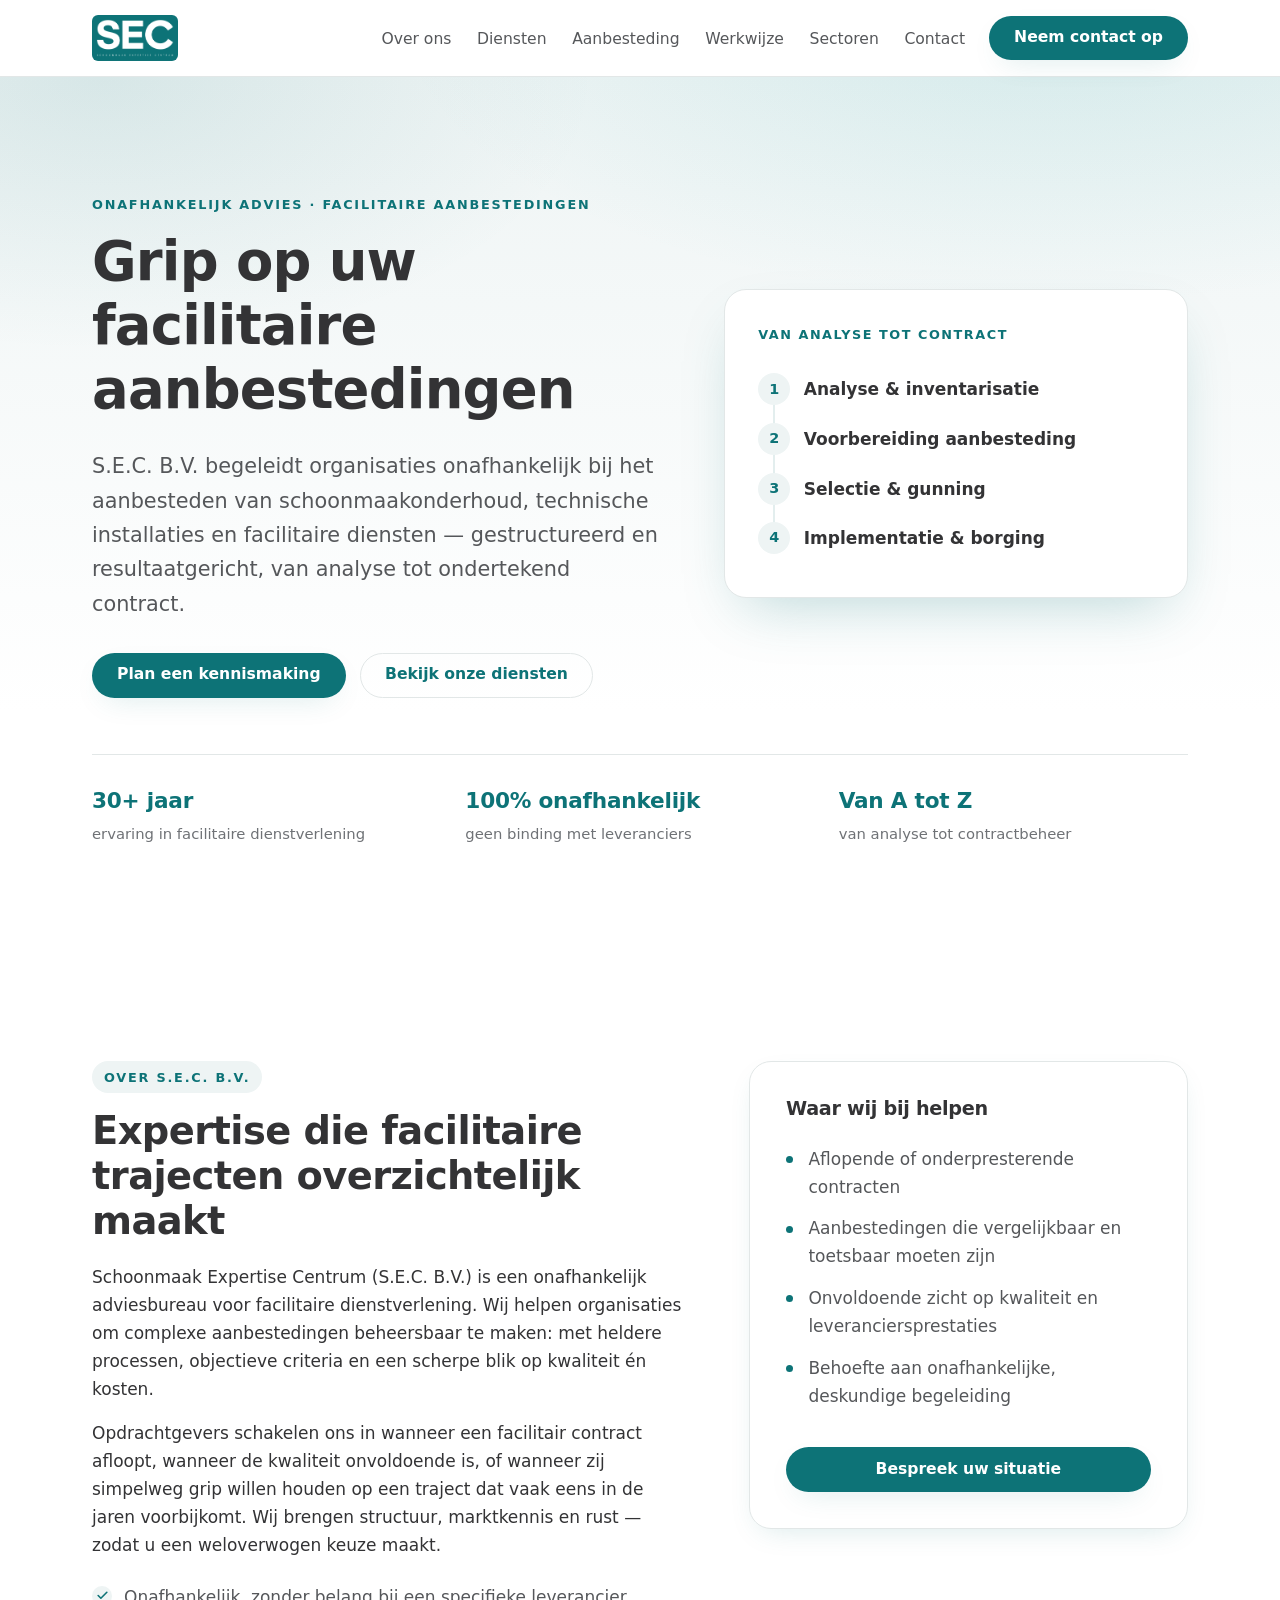
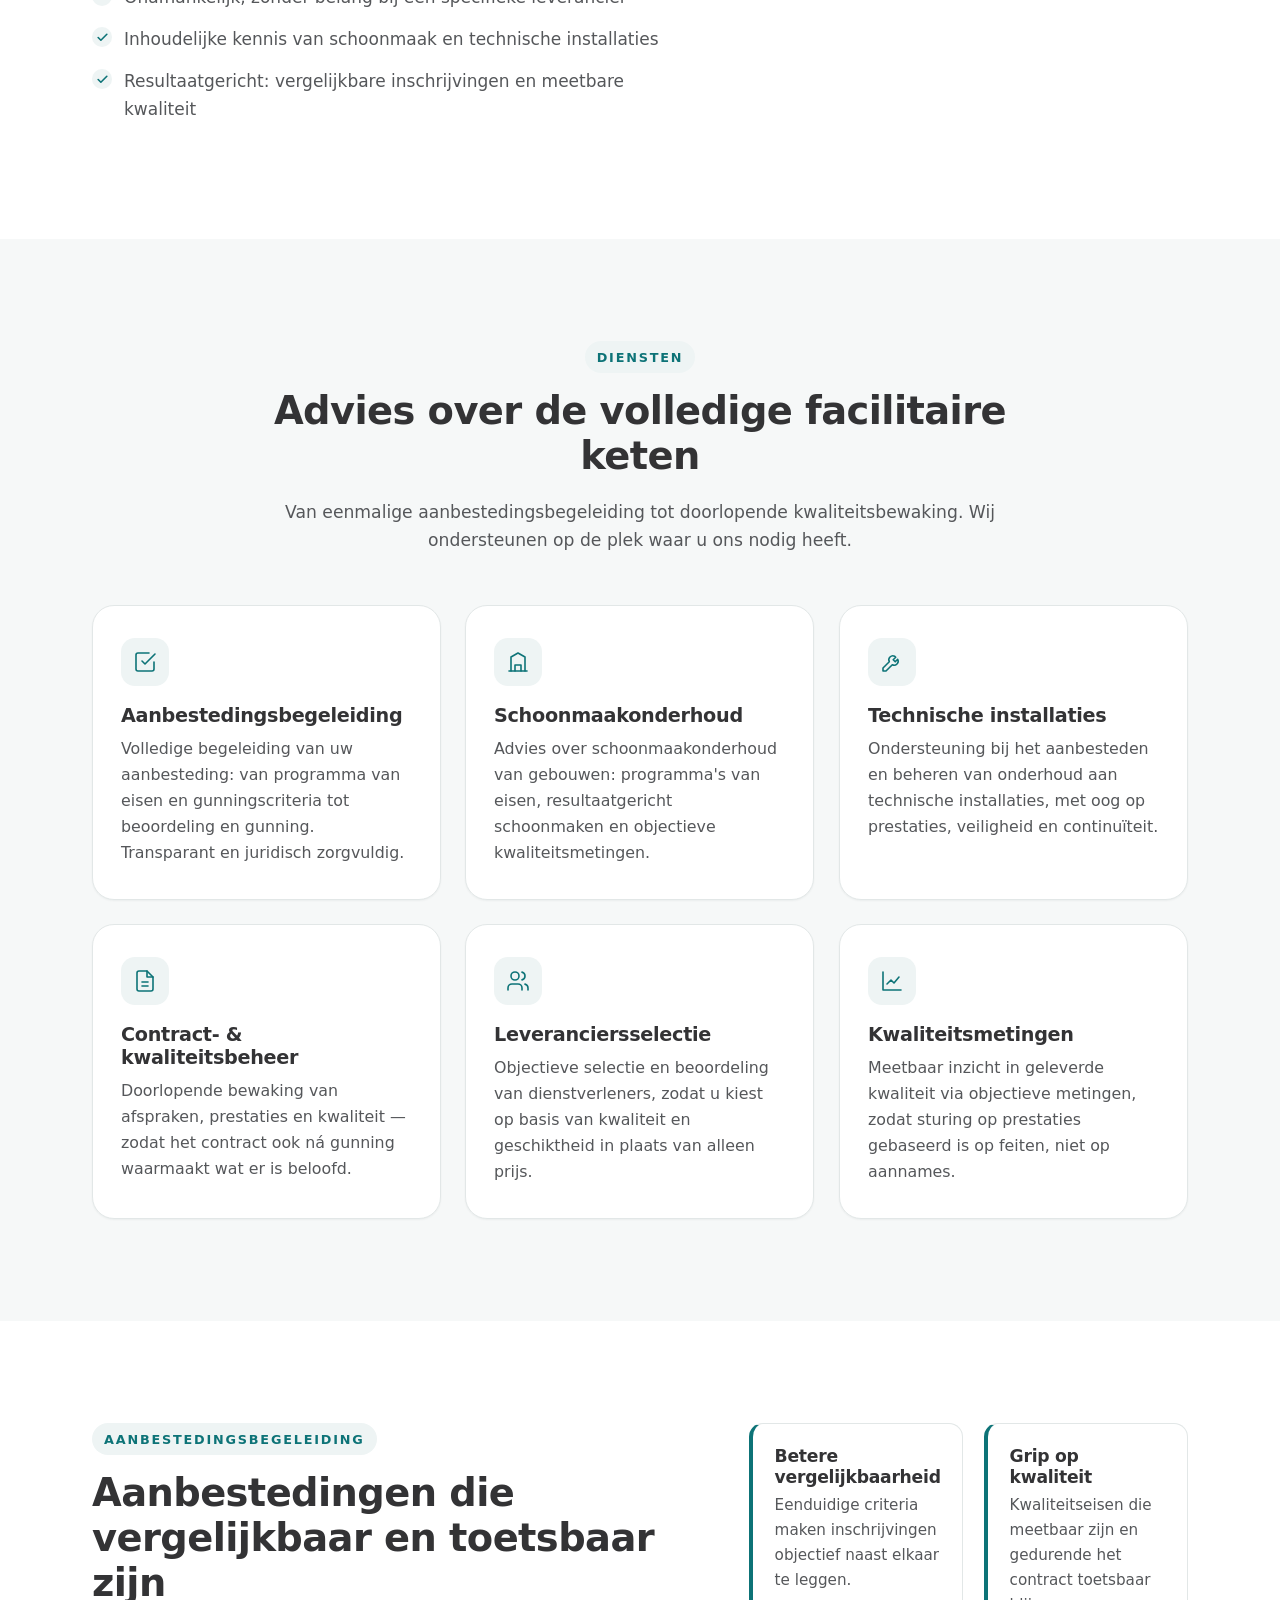
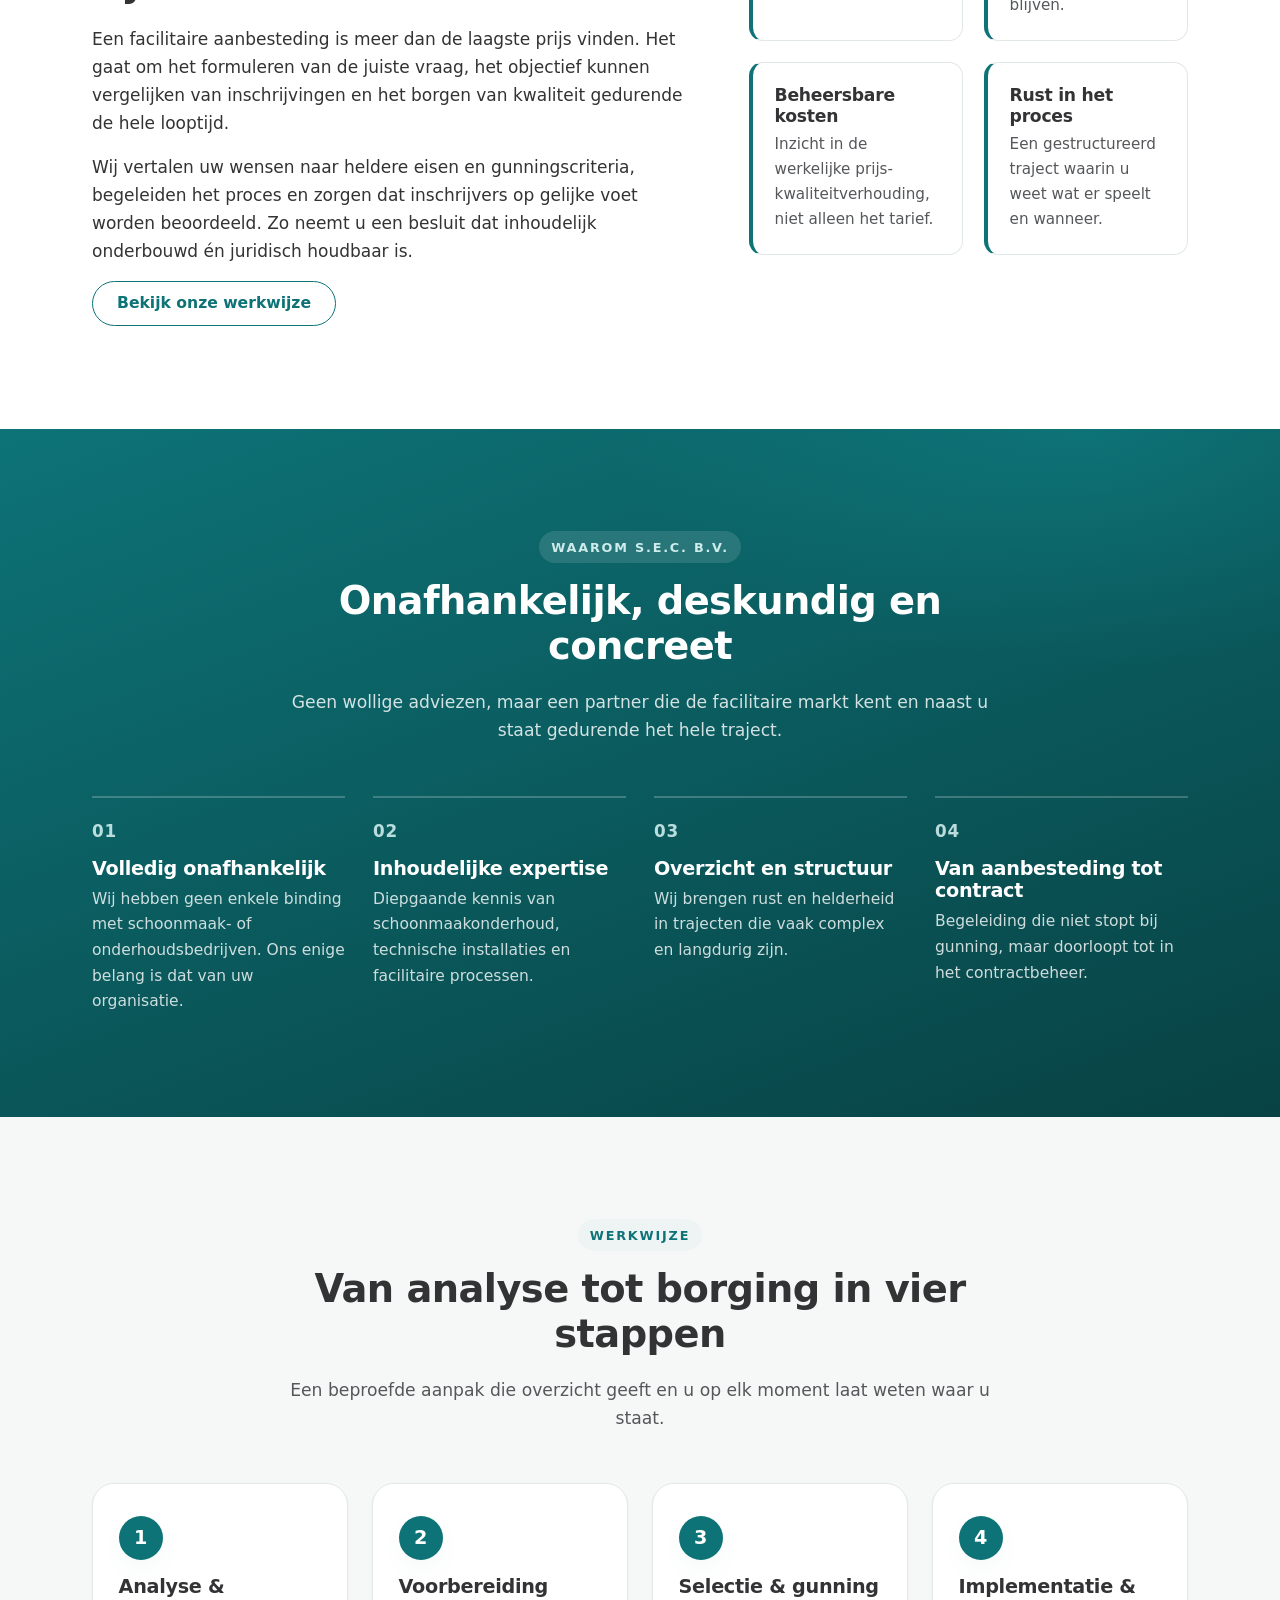
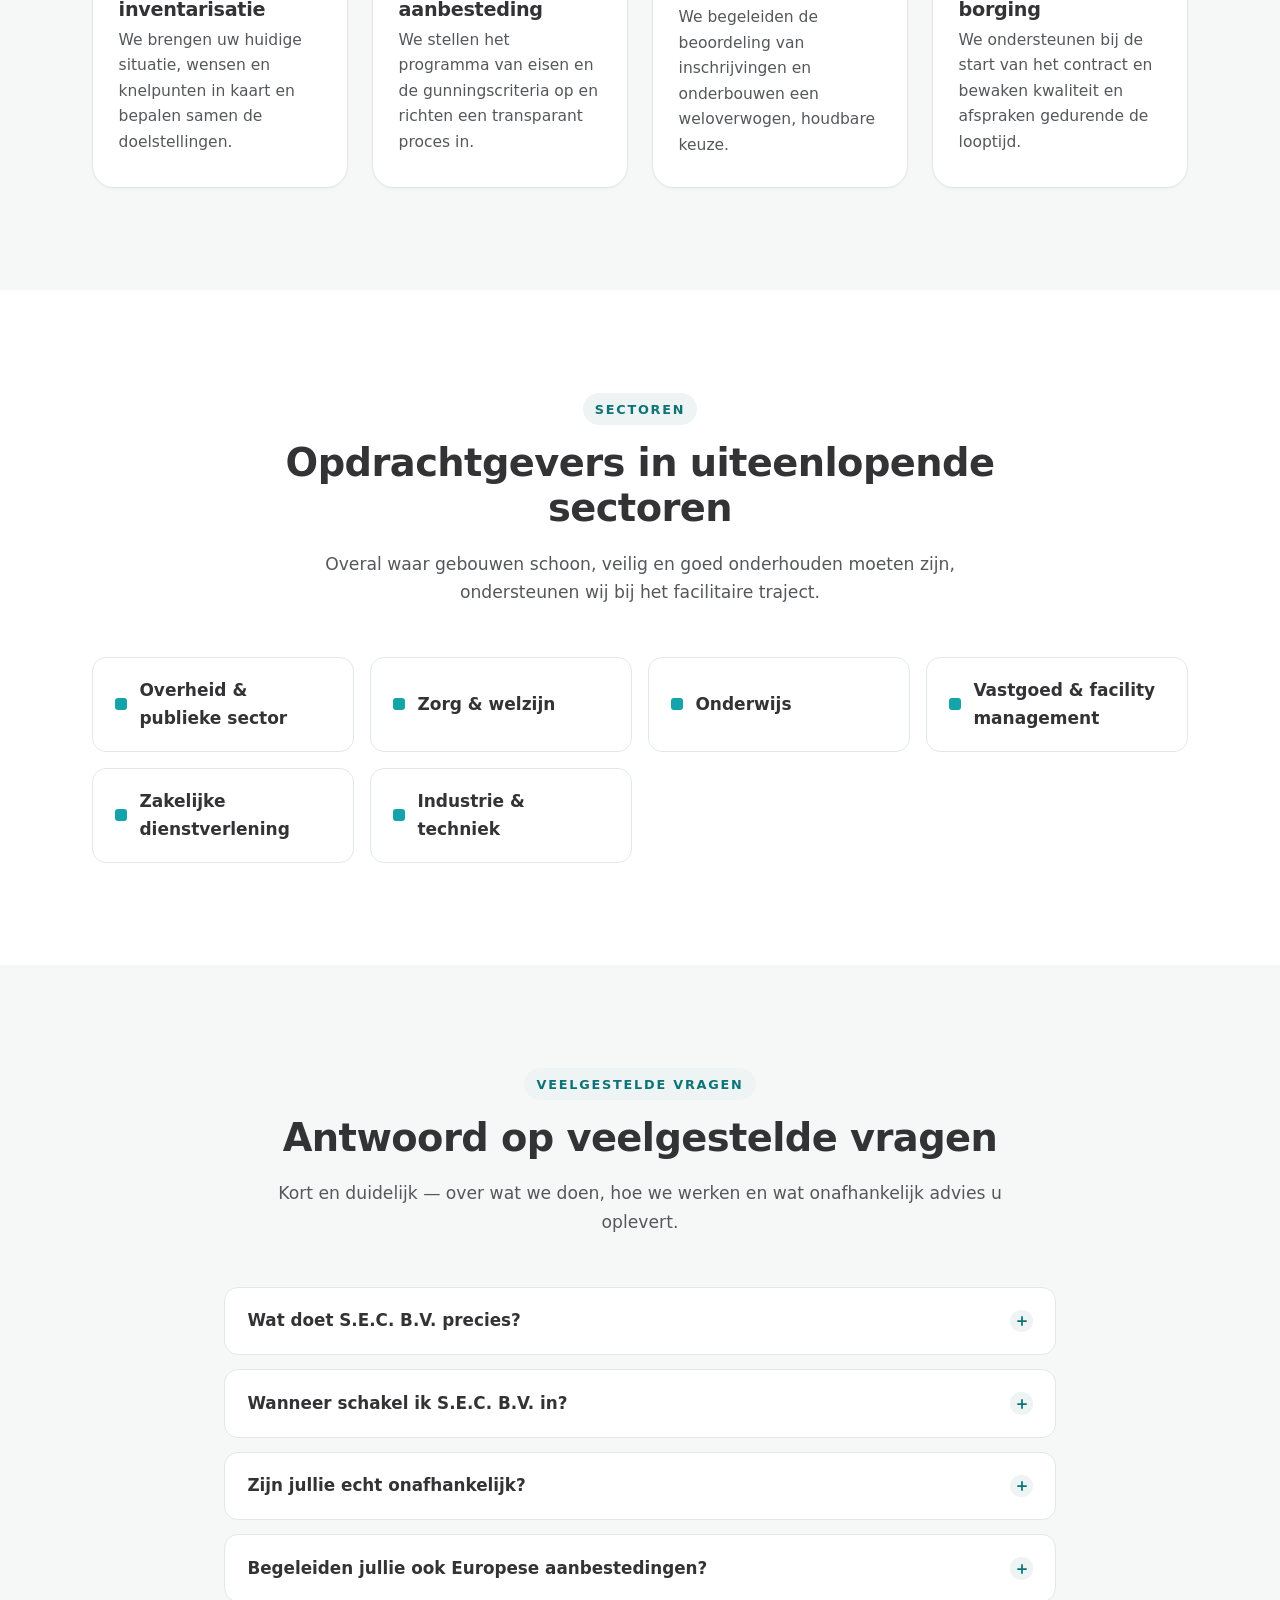
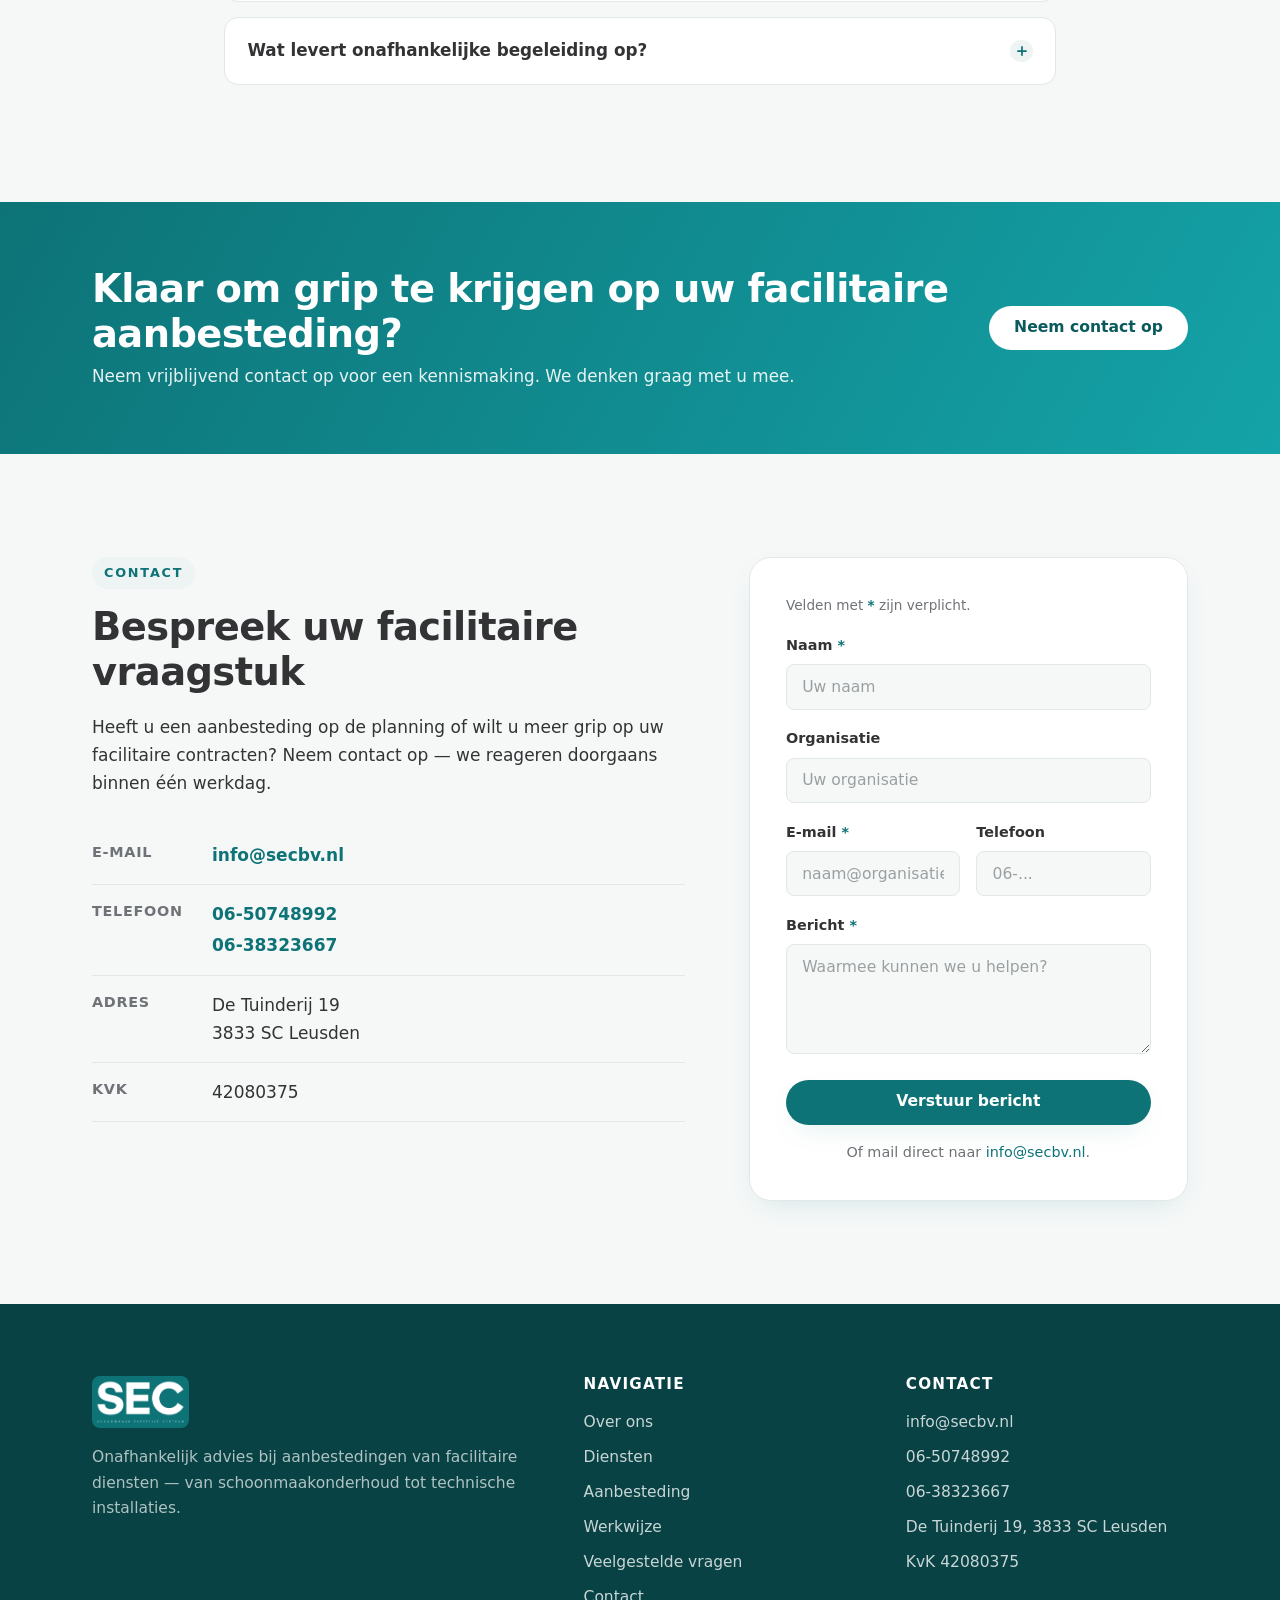
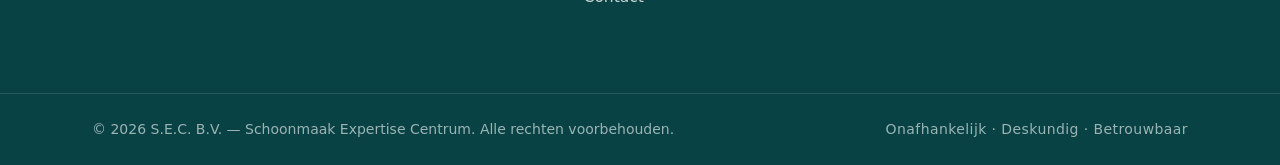
==== commit bfc8bb0e: "Refine homepage: premium hero, FAQ + schema, mobile CTA, SEO polish Co-Authored-By: Claude Opus 4.8 " ====
--- a/index.html
+++ b/index.html
@@ -7,7 +7,14 @@
   <title>S.E.C. B.V. — Onafhankelijk advies bij facilitaire aanbestedingen</title>
   <meta name="description" content="S.E.C. B.V. — Schoonmaak Expertise Centrum begeleidt organisaties onafhankelijk bij aanbestedingen van schoonmaakonderhoud, technische installaties en facilitaire dienstverlening. Van analyse tot contract." />
   <meta name="theme-color" content="#0D7377" />
+  <meta name="robots" content="index, follow" />
+  <meta name="author" content="S.E.C. B.V. — Schoonmaak Expertise Centrum" />
   <link rel="canonical" href="https://www.secbv.nl/" />
+
+  <!-- Lokale SEO -->
+  <meta name="geo.region" content="NL-UT" />
+  <meta name="geo.placename" content="Leusden" />
+  <meta name="ICBM" content="52.1300, 5.4300" />
 
   <!-- Open Graph -->
   <meta property="og:type" content="website" />
@@ -17,6 +24,7 @@
   <meta property="og:description" content="Grip, overzicht en onafhankelijk advies bij aanbestedingen van schoonmaakonderhoud, technische installaties en facilitaire diensten." />
   <meta property="og:url" content="https://www.secbv.nl/" />
   <meta property="og:image" content="https://www.secbv.nl/assets/logo-sec.png" />
+  <meta property="og:image:alt" content="Logo S.E.C. B.V. — Schoonmaak Expertise Centrum" />
 
   <!-- Twitter -->
   <meta name="twitter:card" content="summary_large_image" />
@@ -57,6 +65,56 @@
     ]
   }
   </script>
+
+  <!-- FAQ structured data -->
+  <script type="application/ld+json">
+  {
+    "@context": "https://schema.org",
+    "@type": "FAQPage",
+    "mainEntity": [
+      {
+        "@type": "Question",
+        "name": "Wat doet S.E.C. B.V. precies?",
+        "acceptedAnswer": {
+          "@type": "Answer",
+          "text": "S.E.C. B.V. begeleidt en adviseert organisaties onafhankelijk bij aanbestedingen van facilitaire diensten, zoals schoonmaakonderhoud van gebouwen en technische installaties. Wij ondersteunen van analyse en programma van eisen tot selectie, gunning en contractbeheer."
+        }
+      },
+      {
+        "@type": "Question",
+        "name": "Wanneer schakel ik S.E.C. B.V. in?",
+        "acceptedAnswer": {
+          "@type": "Answer",
+          "text": "Doorgaans wanneer een facilitair contract afloopt, wanneer de kwaliteit onvoldoende is, of wanneer u meer grip wilt op een aanbestedingstraject. Hoe eerder wij betrokken zijn, hoe beter we het proces kunnen structureren."
+        }
+      },
+      {
+        "@type": "Question",
+        "name": "Zijn jullie echt onafhankelijk?",
+        "acceptedAnswer": {
+          "@type": "Answer",
+          "text": "Ja. Wij hebben geen enkele binding met schoonmaak- of onderhoudsbedrijven en ontvangen geen vergoedingen van leveranciers. Ons enige belang is het resultaat voor uw organisatie."
+        }
+      },
+      {
+        "@type": "Question",
+        "name": "Begeleiden jullie ook Europese aanbestedingen?",
+        "acceptedAnswer": {
+          "@type": "Answer",
+          "text": "Ja. Wij begeleiden zowel onderhandse als (Europese) openbare aanbestedingen en zorgen voor een transparant, juridisch zorgvuldig proces waarin inschrijvingen objectief vergelijkbaar zijn."
+        }
+      },
+      {
+        "@type": "Question",
+        "name": "Wat levert onafhankelijke begeleiding op?",
+        "acceptedAnswer": {
+          "@type": "Answer",
+          "text": "Beter vergelijkbare inschrijvingen, meetbare kwaliteit, een scherpe prijs-kwaliteitverhouding en rust in het proces. U neemt een besluit dat inhoudelijk onderbouwd en houdbaar is."
+        }
+      }
+    ]
+  }
+  </script>
 </head>
 
 <body>
@@ -66,7 +124,7 @@
   <header class="site-header" id="top">
     <div class="container header-inner">
       <a class="brand" href="#top" aria-label="S.E.C. B.V. Schoonmaak Expertise Centrum — naar boven">
-        <img src="assets/logo-sec.png" alt="S.E.C. B.V. Schoonmaak Expertise Centrum" class="brand-logo" width="120" height="64" />
+        <img src="assets/logo-sec.png" alt="S.E.C. B.V. Schoonmaak Expertise Centrum" class="brand-logo" width="120" height="64" fetchpriority="high" decoding="async" />
       </a>
 
       <nav class="nav" id="primary-nav" aria-label="Hoofdnavigatie">
@@ -78,6 +136,7 @@
           <li><a href="#sectoren">Sectoren</a></li>
           <li><a href="#contact">Contact</a></li>
         </ul>
+        <a href="#contact" class="btn btn-primary nav-cta-mobile">Neem contact op</a>
       </nav>
 
       <a href="#contact" class="btn btn-primary header-cta">Neem contact op</a>
@@ -92,17 +151,31 @@
 
     <!-- ================= HERO ================= -->
     <section class="hero" aria-labelledby="hero-title">
-      <div class="container hero-inner">
-        <p class="eyebrow">Onafhankelijk advies · Facilitaire aanbestedingen</p>
-        <h1 id="hero-title">Grip op uw facilitaire aanbestedingen</h1>
-        <p class="hero-lead">
-          S.E.C. B.V. begeleidt organisaties bij het aanbesteden van schoonmaakonderhoud,
-          technische installaties en facilitaire diensten. Onafhankelijk, gestructureerd
-          en resultaatgericht — van analyse tot ondertekend contract.
-        </p>
-        <div class="hero-actions">
-          <a href="#contact" class="btn btn-primary">Plan een kennismaking</a>
-          <a href="#diensten" class="btn btn-ghost">Bekijk onze diensten</a>
+      <div class="container">
+        <div class="hero-grid">
+          <div class="hero-copy">
+            <p class="eyebrow">Onafhankelijk advies · Facilitaire aanbestedingen</p>
+            <h1 id="hero-title">Grip op uw facilitaire aanbestedingen</h1>
+            <p class="hero-lead">
+              S.E.C. B.V. begeleidt organisaties onafhankelijk bij het aanbesteden van
+              schoonmaakonderhoud, technische installaties en facilitaire diensten —
+              gestructureerd en resultaatgericht, van analyse tot ondertekend contract.
+            </p>
+            <div class="hero-actions">
+              <a href="#contact" class="btn btn-primary">Plan een kennismaking</a>
+              <a href="#diensten" class="btn btn-ghost">Bekijk onze diensten</a>
+            </div>
+          </div>
+
+          <aside class="hero-visual" aria-label="Ons traject in vier stappen">
+            <p class="hero-visual-label">Van analyse tot contract</p>
+            <ol class="hero-flow">
+              <li><span class="hero-flow-num">1</span> Analyse &amp; inventarisatie</li>
+              <li><span class="hero-flow-num">2</span> Voorbereiding aanbesteding</li>
+              <li><span class="hero-flow-num">3</span> Selectie &amp; gunning</li>
+              <li><span class="hero-flow-num">4</span> Implementatie &amp; borging</li>
+            </ol>
+          </aside>
         </div>
 
         <ul class="hero-stats" aria-label="Kerncijfers">
@@ -376,6 +449,73 @@
       </div>
     </section>
 
+    <!-- ================= FAQ ================= -->
+    <section id="faq" class="section section-alt" aria-labelledby="faq-title">
+      <div class="container">
+        <header class="section-head">
+          <p class="section-eyebrow">Veelgestelde vragen</p>
+          <h2 id="faq-title">Antwoord op veelgestelde vragen</h2>
+          <p class="section-intro">
+            Kort en duidelijk — over wat we doen, hoe we werken en wat onafhankelijk advies u oplevert.
+          </p>
+        </header>
+
+        <div class="faq">
+          <details class="faq-item">
+            <summary>Wat doet S.E.C. B.V. precies?</summary>
+            <div class="faq-body">
+              <p>
+                Wij begeleiden en adviseren organisaties onafhankelijk bij aanbestedingen van
+                facilitaire diensten, zoals schoonmaakonderhoud van gebouwen en technische
+                installaties. Van analyse en programma van eisen tot selectie, gunning en contractbeheer.
+              </p>
+            </div>
+          </details>
+
+          <details class="faq-item">
+            <summary>Wanneer schakel ik S.E.C. B.V. in?</summary>
+            <div class="faq-body">
+              <p>
+                Doorgaans wanneer een facilitair contract afloopt, wanneer de kwaliteit onvoldoende is,
+                of wanneer u meer grip wilt op een aanbestedingstraject. Hoe eerder wij betrokken zijn,
+                hoe beter we het proces kunnen structureren.
+              </p>
+            </div>
+          </details>
+
+          <details class="faq-item">
+            <summary>Zijn jullie echt onafhankelijk?</summary>
+            <div class="faq-body">
+              <p>
+                Ja. Wij hebben geen enkele binding met schoonmaak- of onderhoudsbedrijven en ontvangen
+                geen vergoedingen van leveranciers. Ons enige belang is het resultaat voor uw organisatie.
+              </p>
+            </div>
+          </details>
+
+          <details class="faq-item">
+            <summary>Begeleiden jullie ook Europese aanbestedingen?</summary>
+            <div class="faq-body">
+              <p>
+                Ja. Wij begeleiden zowel onderhandse als (Europese) openbare aanbestedingen en zorgen voor
+                een transparant, juridisch zorgvuldig proces waarin inschrijvingen objectief vergelijkbaar zijn.
+              </p>
+            </div>
+          </details>
+
+          <details class="faq-item">
+            <summary>Wat levert onafhankelijke begeleiding op?</summary>
+            <div class="faq-body">
+              <p>
+                Beter vergelijkbare inschrijvingen, meetbare kwaliteit, een scherpe prijs-kwaliteitverhouding
+                en rust in het proces. U neemt een besluit dat inhoudelijk onderbouwd en houdbaar is.
+              </p>
+            </div>
+          </details>
+        </div>
+      </div>
+    </section>
+
     <!-- ================= CTA-BAND ================= -->
     <section class="cta-band" aria-labelledby="cta-title">
       <div class="container cta-inner">
@@ -423,8 +563,9 @@
 
         <div class="contact-card">
           <form class="contact-form" action="mailto:info@secbv.nl" method="post" enctype="text/plain">
+            <p class="form-hint">Velden met <span class="req">*</span> zijn verplicht.</p>
             <div class="form-row">
-              <label for="naam">Naam</label>
+              <label for="naam">Naam <span class="req" aria-hidden="true">*</span></label>
               <input type="text" id="naam" name="naam" autocomplete="name" placeholder="Uw naam" required />
             </div>
             <div class="form-row">
@@ -433,7 +574,7 @@
             </div>
             <div class="form-row form-row-split">
               <div>
-                <label for="email">E-mail</label>
+                <label for="email">E-mail <span class="req" aria-hidden="true">*</span></label>
                 <input type="email" id="email" name="email" autocomplete="email" placeholder="naam@organisatie.nl" required />
               </div>
               <div>
@@ -442,7 +583,7 @@
               </div>
             </div>
             <div class="form-row">
-              <label for="bericht">Bericht</label>
+              <label for="bericht">Bericht <span class="req" aria-hidden="true">*</span></label>
               <textarea id="bericht" name="bericht" rows="4" placeholder="Waarmee kunnen we u helpen?" required></textarea>
             </div>
             <button type="submit" class="btn btn-primary btn-block">Verstuur bericht</button>
@@ -470,6 +611,7 @@
           <li><a href="#diensten">Diensten</a></li>
           <li><a href="#aanbesteding">Aanbesteding</a></li>
           <li><a href="#werkwijze">Werkwijze</a></li>
+          <li><a href="#faq">Veelgestelde vragen</a></li>
           <li><a href="#contact">Contact</a></li>
         </ul>
       </nav>
--- a/styles.css
+++ b/styles.css
@@ -306,6 +306,11 @@
 
 .header-cta {
   flex-shrink: 0;
+}
+
+/* CTA in het mobiele uitklapmenu (verborgen op desktop) */
+.nav-cta-mobile {
+  display: none;
 }
 
 /* Hamburger */
@@ -352,20 +357,80 @@
     linear-gradient(180deg, var(--color-tint) 0%, var(--color-white) 72%);
   overflow: hidden;
 }
-.hero-inner {
-  max-width: 54rem;
+.hero-grid {
+  display: grid;
+  grid-template-columns: 1.1fr 0.9fr;
+  gap: clamp(2rem, 5vw, 4rem);
+  align-items: center;
+}
+.hero-copy {
+  max-width: 40rem;
 }
 .hero-lead {
   font-size: clamp(1.075rem, 2.1vw, 1.3rem);
   color: var(--color-ink-soft);
-  max-width: 42rem;
   margin-bottom: 2rem;
 }
 .hero-actions {
   display: flex;
   flex-wrap: wrap;
   gap: 0.9rem;
-  margin-bottom: 3rem;
+}
+
+/* Hero traject-kaart */
+.hero-visual {
+  background: var(--color-white);
+  border: 1px solid var(--color-border);
+  border-radius: var(--radius-lg);
+  padding: clamp(1.5rem, 3vw, 2.1rem);
+  box-shadow: var(--shadow-lg);
+}
+.hero-visual-label {
+  margin: 0 0 1.25rem;
+  font-size: 0.8rem;
+  font-weight: 600;
+  letter-spacing: 0.12em;
+  text-transform: uppercase;
+  color: var(--color-primary);
+}
+.hero-flow {
+  list-style: none;
+  margin: 0;
+  padding: 0;
+  counter-reset: flow;
+}
+.hero-flow li {
+  position: relative;
+  display: flex;
+  align-items: center;
+  gap: 0.85rem;
+  padding: 0.55rem 0;
+  font-weight: 600;
+  color: var(--color-ink);
+}
+.hero-flow li:not(:last-child)::after {
+  content: "";
+  position: absolute;
+  left: 0.95rem;
+  top: 2.35rem;
+  width: 2px;
+  height: calc(100% - 1.1rem);
+  background: var(--color-tint-2);
+}
+.hero-flow-num {
+  position: relative;
+  z-index: 1;
+  flex-shrink: 0;
+  display: inline-flex;
+  align-items: center;
+  justify-content: center;
+  width: 2rem;
+  height: 2rem;
+  font-size: 0.9rem;
+  font-weight: 700;
+  color: var(--color-primary);
+  background: var(--color-tint);
+  border-radius: 50%;
 }
 
 .hero-stats {
@@ -373,7 +438,7 @@
   grid-template-columns: repeat(3, 1fr);
   gap: 1.5rem;
   list-style: none;
-  margin: 0;
+  margin: clamp(2.5rem, 5vw, 3.5rem) 0 0;
   padding: 1.75rem 0 0;
   border-top: 1px solid var(--color-border);
 }
@@ -746,11 +811,78 @@
   resize: vertical;
   min-height: 110px;
 }
+.form-hint {
+  margin: 0 0 1.1rem;
+  font-size: 0.85rem;
+  color: var(--color-muted);
+}
+.req {
+  color: var(--color-primary);
+  font-weight: 700;
+}
 .form-note {
   margin: 1rem 0 0;
   font-size: 0.9rem;
   color: var(--color-muted);
   text-align: center;
+}
+
+/* ---------- FAQ ---------- */
+.faq {
+  max-width: 52rem;
+  margin: 0 auto;
+}
+.faq-item {
+  background: var(--color-white);
+  border: 1px solid var(--color-border);
+  border-radius: var(--radius);
+  margin-bottom: 0.9rem;
+  overflow: hidden;
+  transition: border-color 0.2s ease, box-shadow 0.2s ease;
+}
+.faq-item[open] {
+  border-color: var(--color-tint-2);
+  box-shadow: var(--shadow);
+}
+.faq-item summary {
+  display: flex;
+  align-items: center;
+  justify-content: space-between;
+  gap: 1rem;
+  padding: 1.2rem 1.4rem;
+  font-weight: 600;
+  font-size: 1.05rem;
+  color: var(--color-ink);
+  cursor: pointer;
+  list-style: none;
+}
+.faq-item summary::-webkit-details-marker {
+  display: none;
+}
+.faq-item summary::after {
+  content: "";
+  flex-shrink: 0;
+  width: 1.4rem;
+  height: 1.4rem;
+  background:
+    var(--color-tint)
+    url("data:image/svg+xml,%3Csvg xmlns='http://www.w3.org/2000/svg' width='14' height='14' viewBox='0 0 24 24' fill='none' stroke='%230D7377' stroke-width='3' stroke-linecap='round' stroke-linejoin='round'%3E%3Cpath d='M12 5v14M5 12h14'/%3E%3C/svg%3E")
+    center / 0.85rem no-repeat;
+  border-radius: 50%;
+  transition: transform 0.25s ease;
+}
+.faq-item[open] summary::after {
+  transform: rotate(135deg);
+}
+.faq-item summary:hover {
+  color: var(--color-primary);
+}
+.faq-body {
+  padding: 0 1.4rem 1.3rem;
+}
+.faq-body p {
+  margin: 0;
+  color: var(--color-ink-soft);
 }
 
 /* ---------- Footer ---------- */
@@ -840,6 +972,12 @@
 @media (max-width: 900px) {
   .grid-two {
     grid-template-columns: 1fr;
+  }
+  .hero-grid {
+    grid-template-columns: 1fr;
+  }
+  .hero-copy {
+    max-width: none;
   }
   .footer-inner {
     grid-template-columns: 1fr 1fr;
@@ -890,6 +1028,11 @@
   .nav-list a::after {
     display: none;
   }
+  .nav-cta-mobile {
+    display: inline-flex;
+    justify-content: center;
+    margin: 0.4rem clamp(1.15rem, 4vw, 2rem) 1.4rem;
+  }
 }
 
 @media (max-width: 620px) {
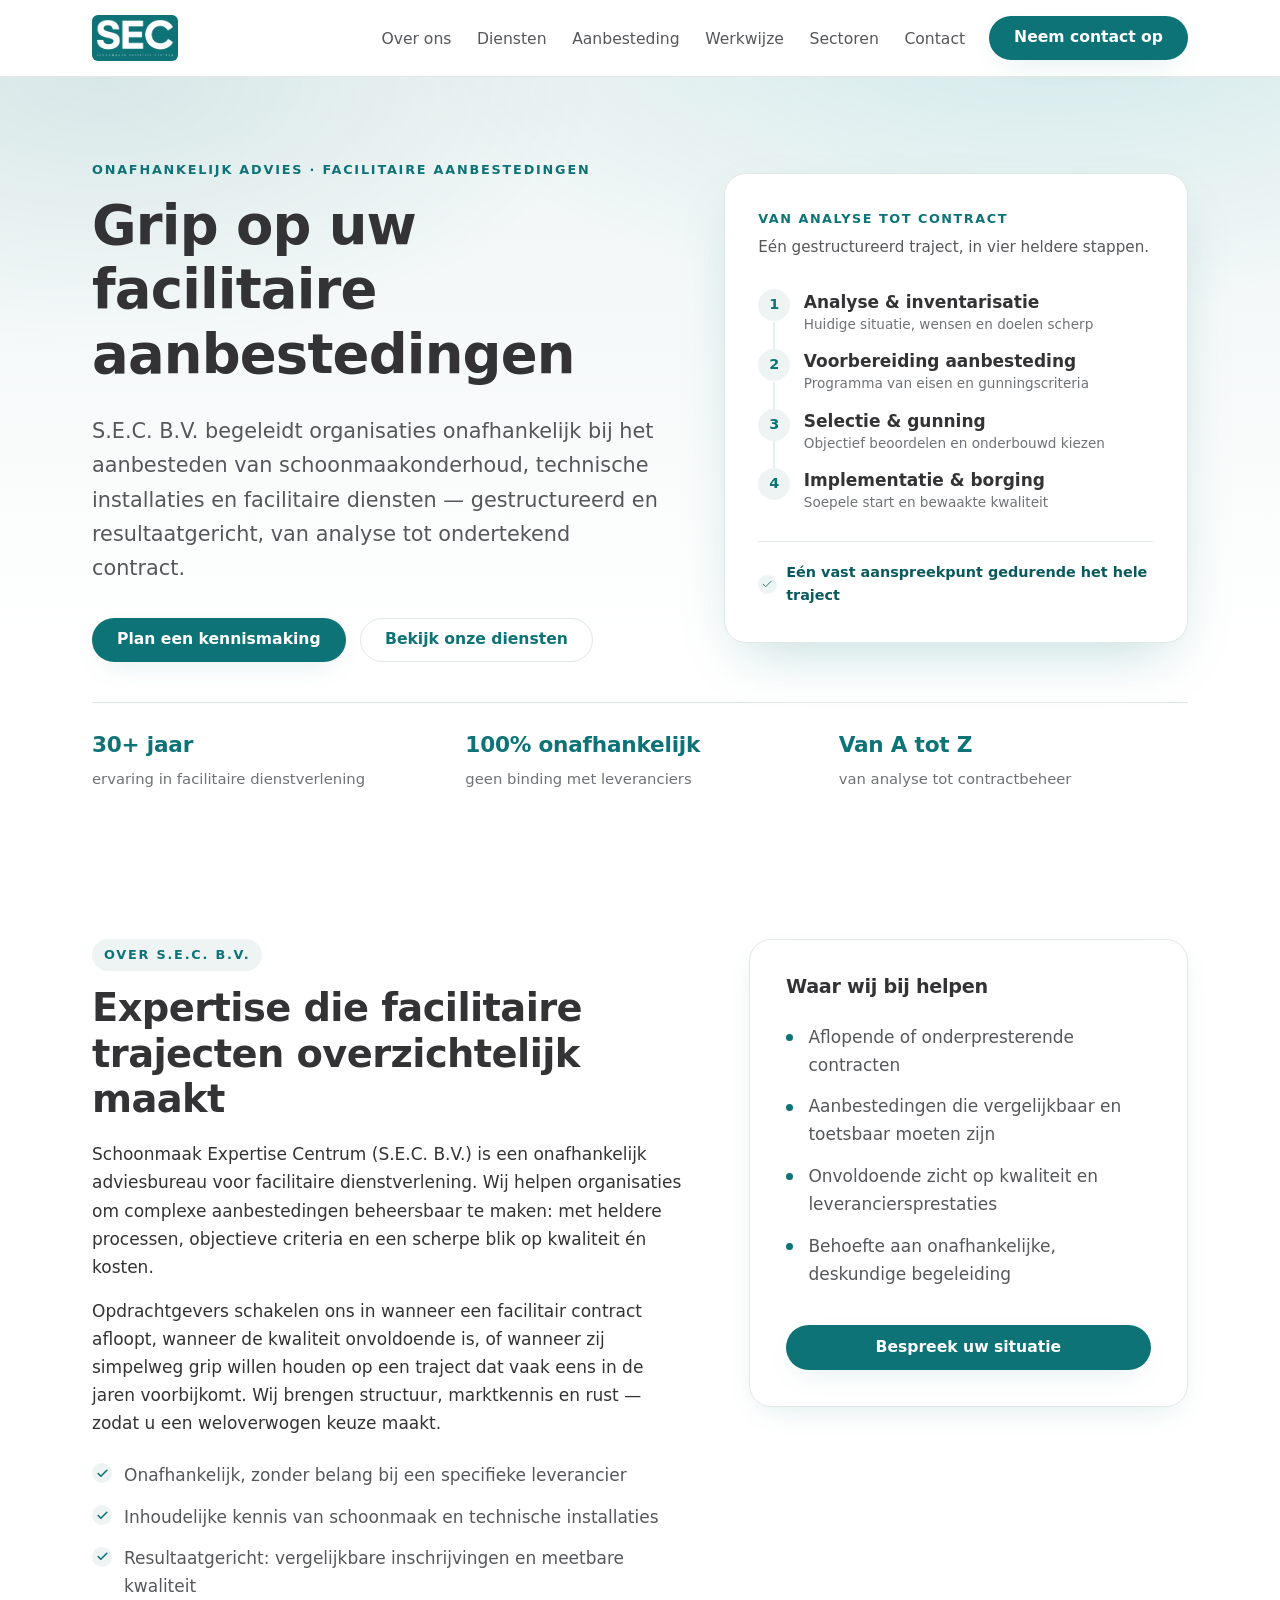
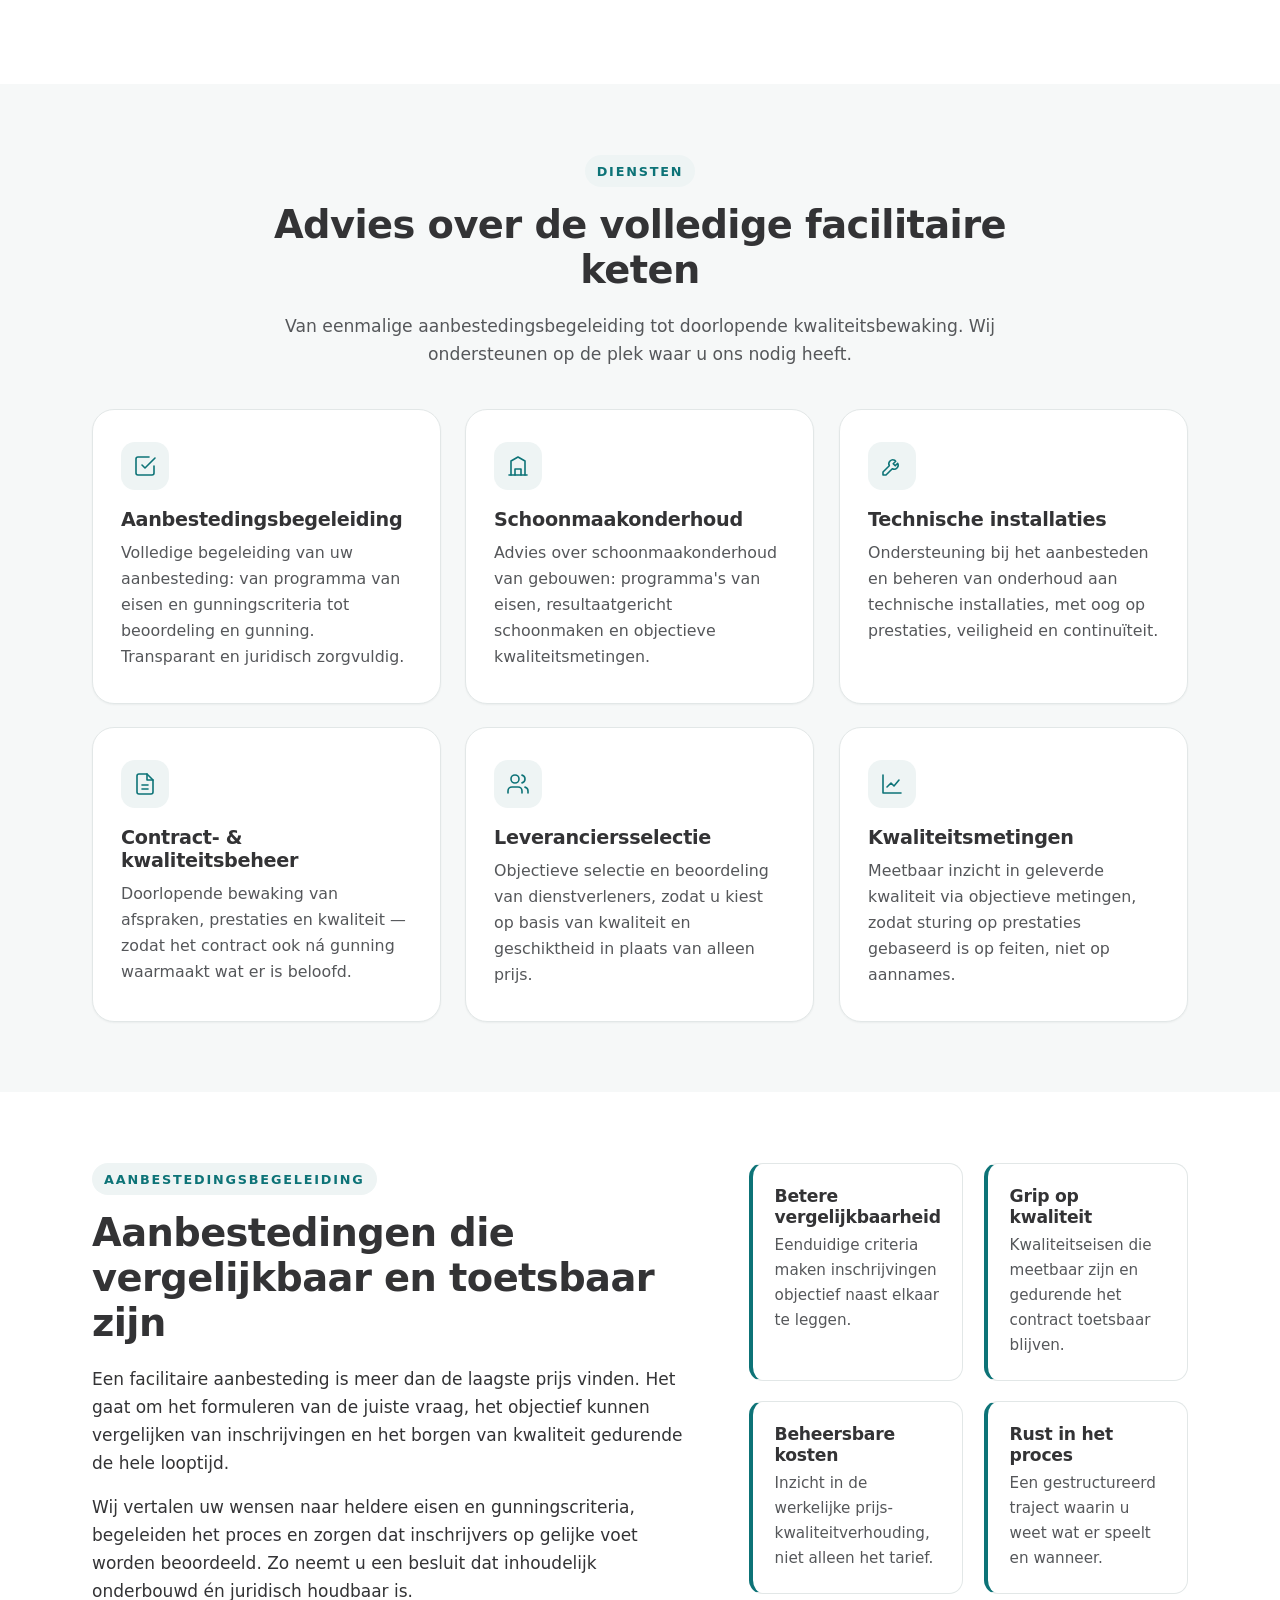
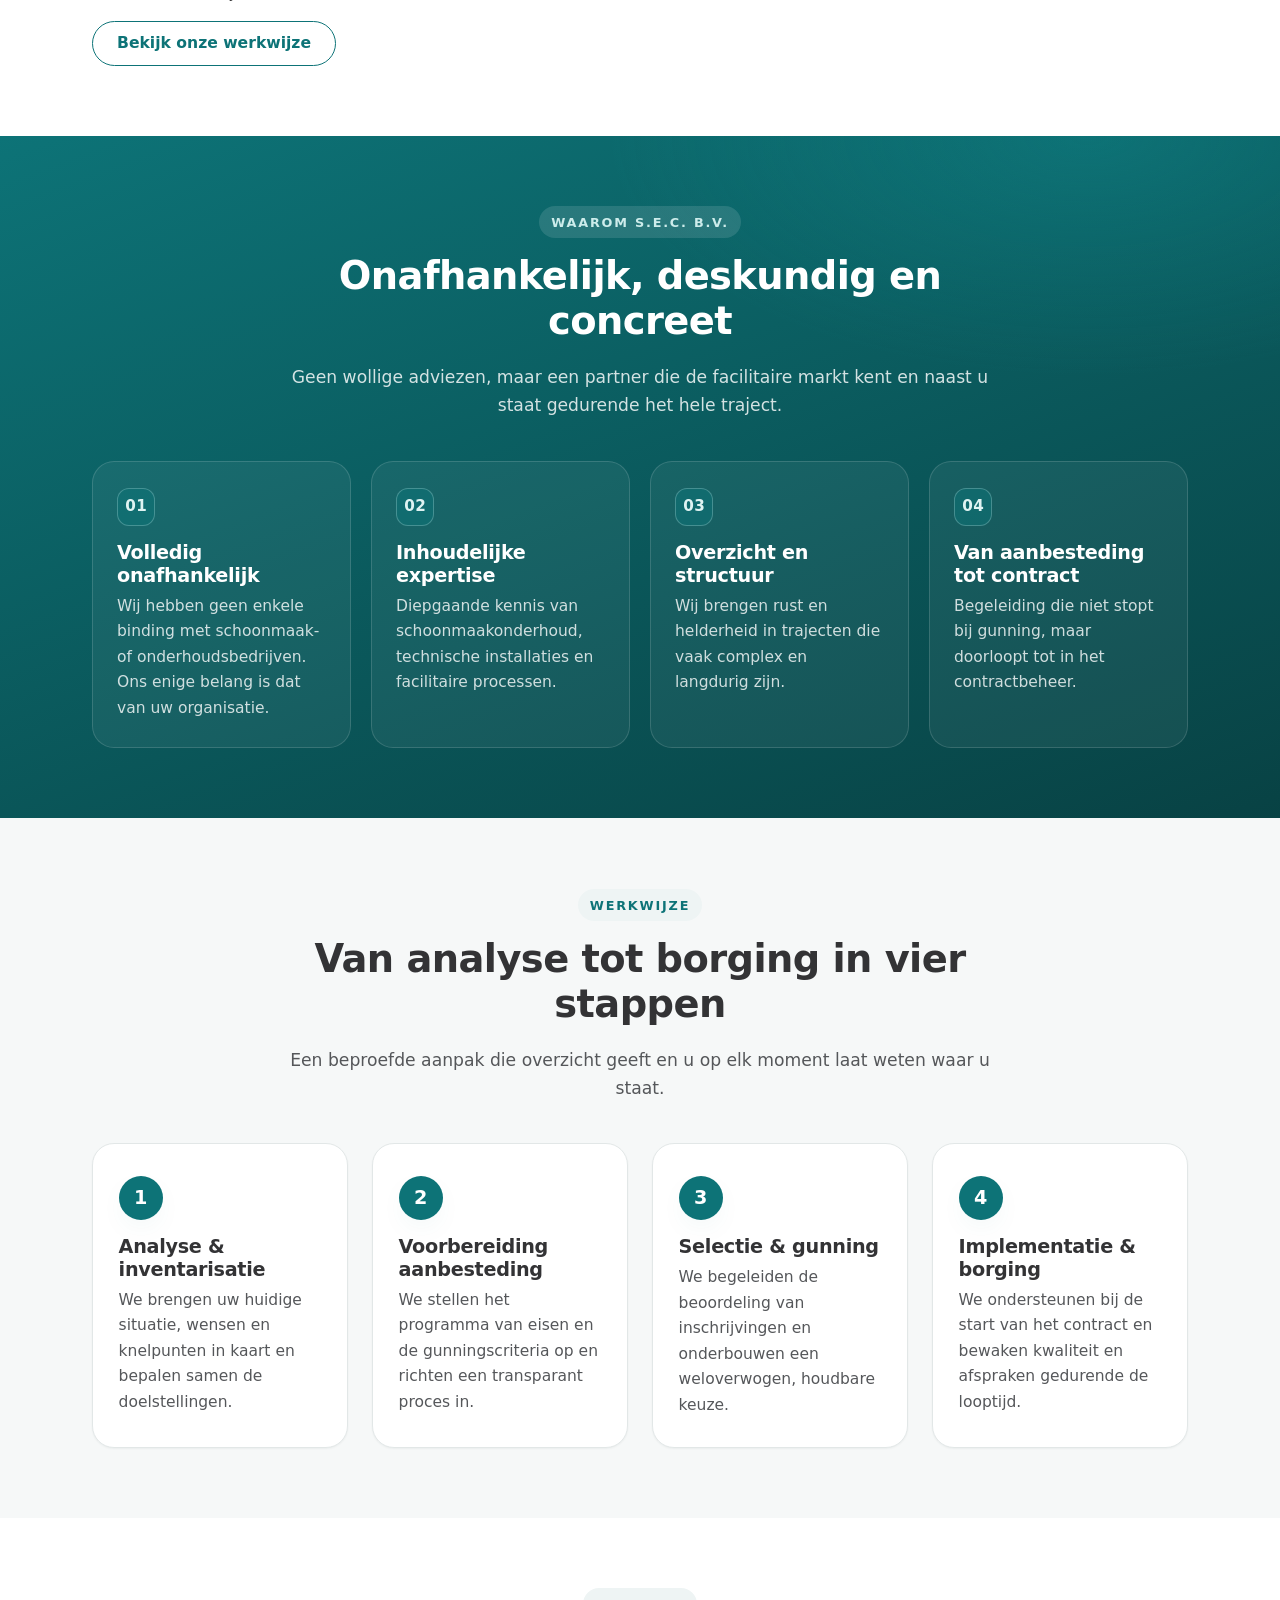
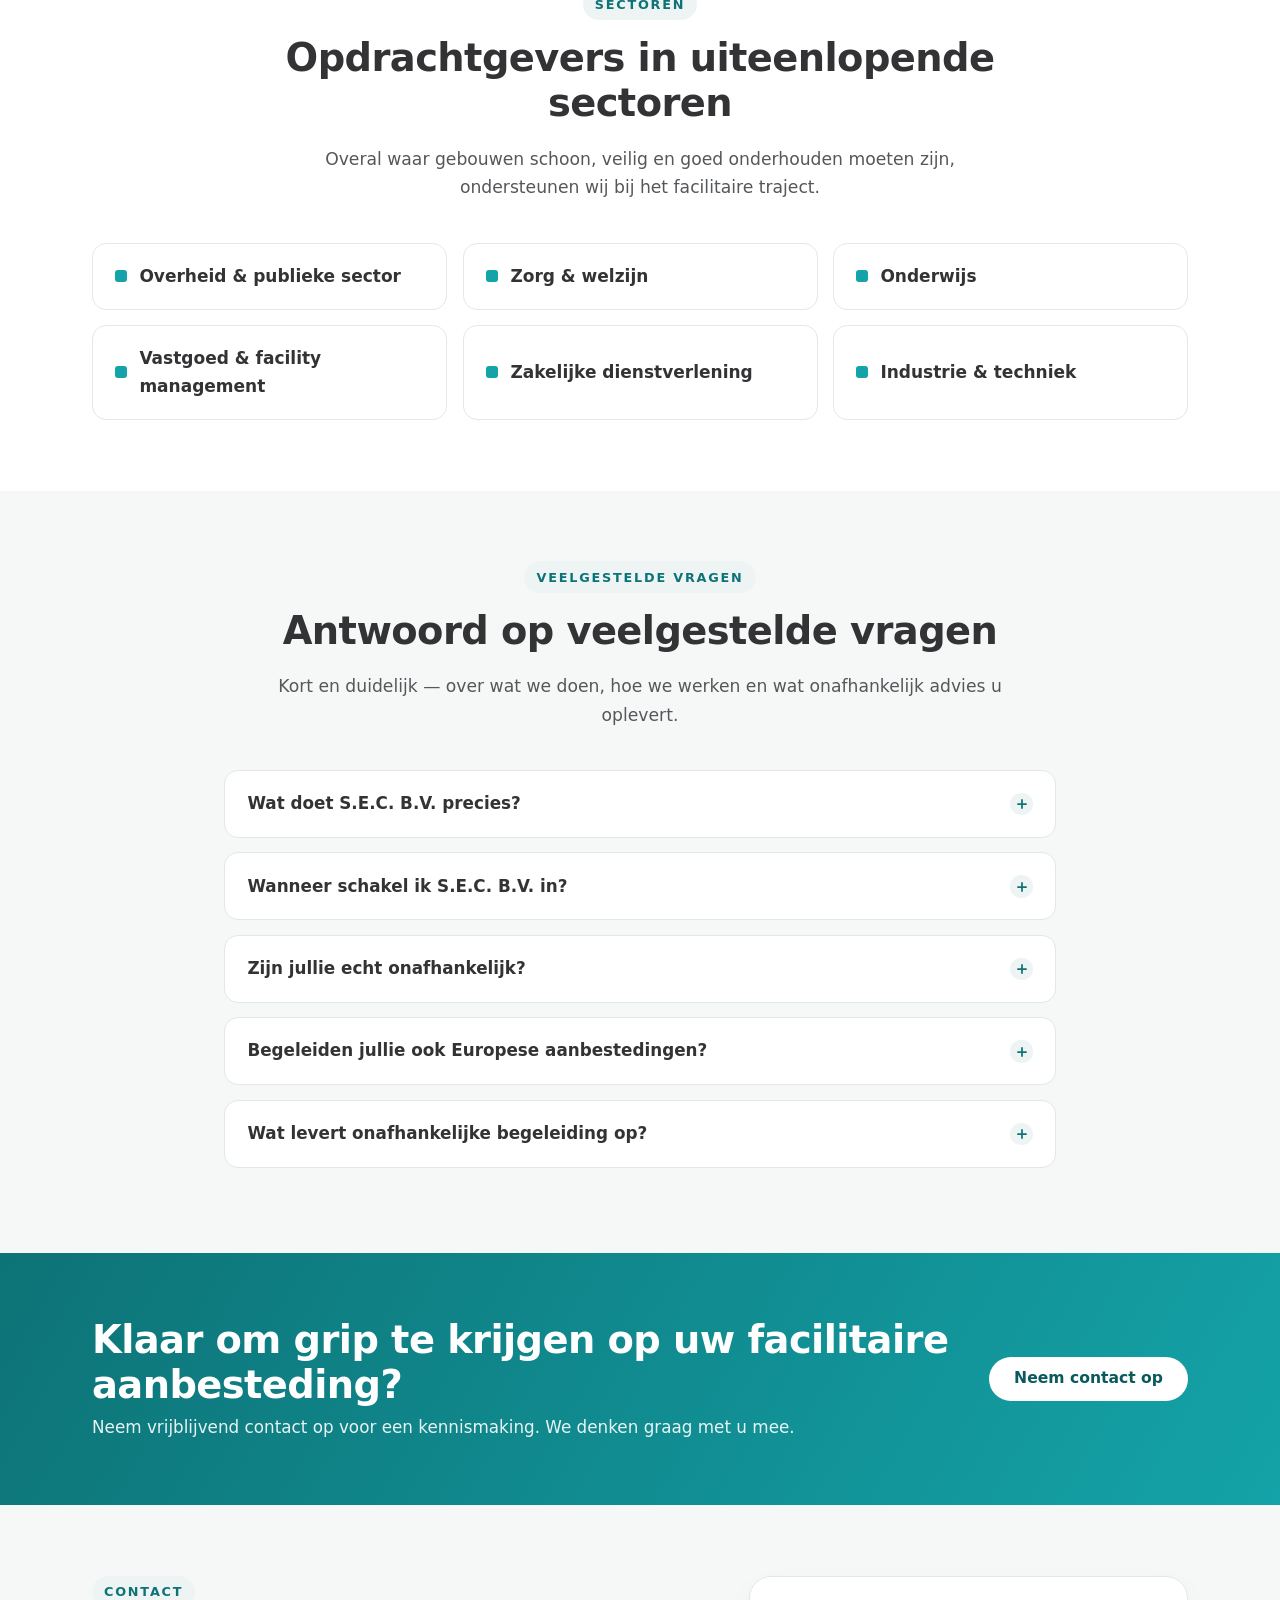
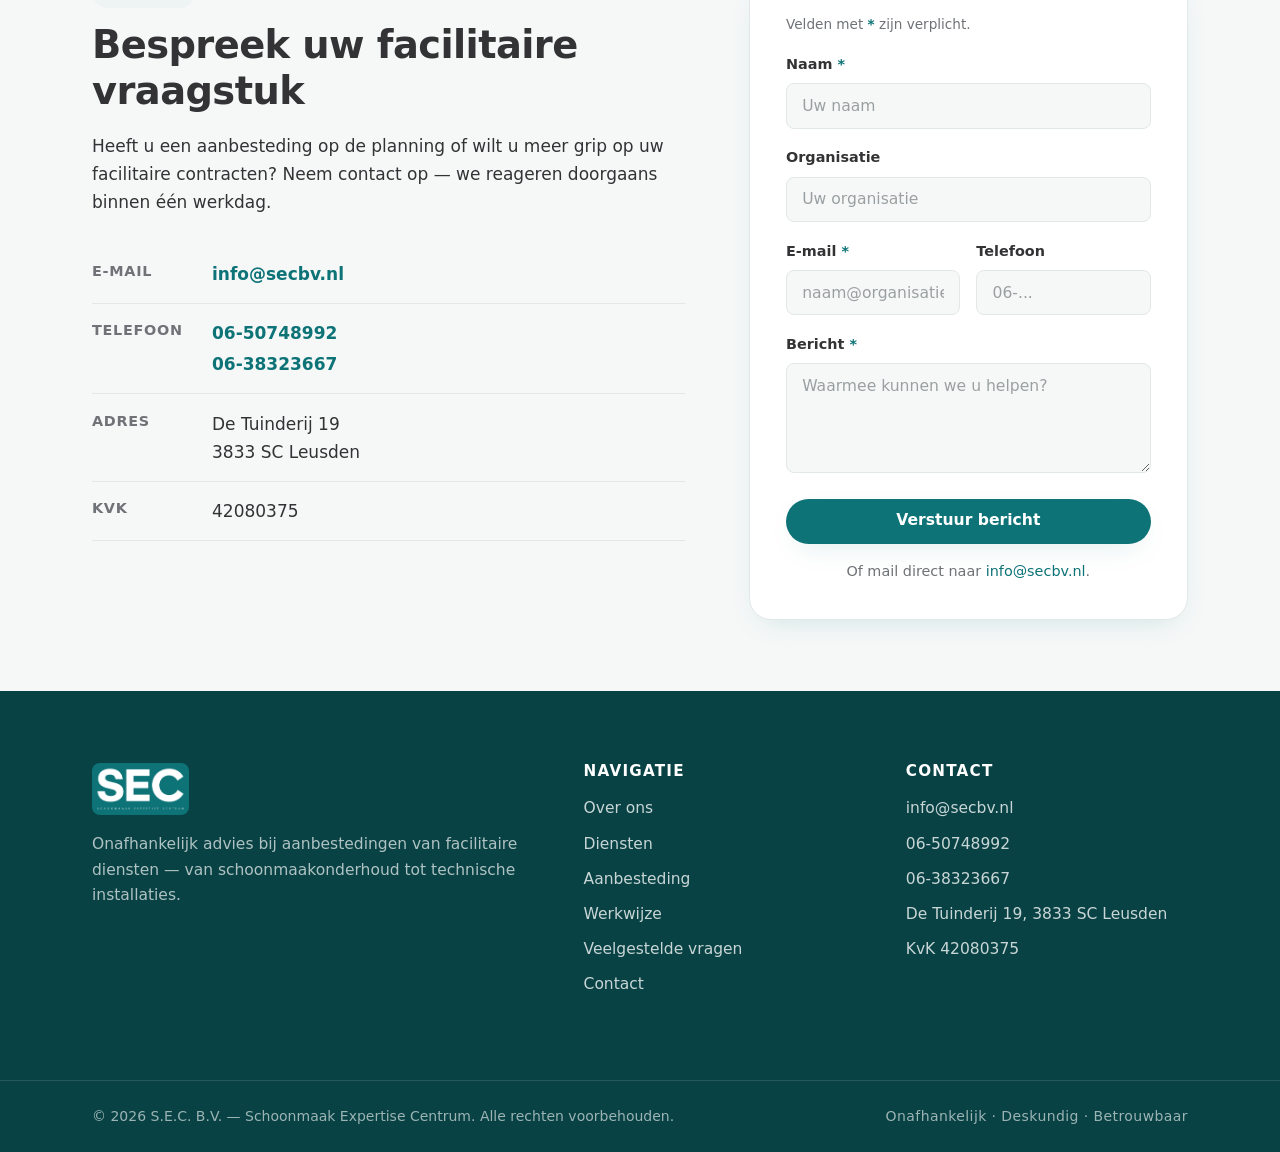
==== commit 40f6ef46: "Refine SEC homepage spacing and responsive design" ====
--- a/index.html
+++ b/index.html
@@ -169,12 +169,41 @@
 
           <aside class="hero-visual" aria-label="Ons traject in vier stappen">
             <p class="hero-visual-label">Van analyse tot contract</p>
+            <p class="hero-visual-intro">Eén gestructureerd traject, in vier heldere stappen.</p>
             <ol class="hero-flow">
-              <li><span class="hero-flow-num">1</span> Analyse &amp; inventarisatie</li>
-              <li><span class="hero-flow-num">2</span> Voorbereiding aanbesteding</li>
-              <li><span class="hero-flow-num">3</span> Selectie &amp; gunning</li>
-              <li><span class="hero-flow-num">4</span> Implementatie &amp; borging</li>
+              <li>
+                <span class="hero-flow-num">1</span>
+                <span class="hero-flow-text">
+                  <span class="hero-flow-title">Analyse &amp; inventarisatie</span>
+                  <span class="hero-flow-sub">Huidige situatie, wensen en doelen scherp</span>
+                </span>
+              </li>
+              <li>
+                <span class="hero-flow-num">2</span>
+                <span class="hero-flow-text">
+                  <span class="hero-flow-title">Voorbereiding aanbesteding</span>
+                  <span class="hero-flow-sub">Programma van eisen en gunningscriteria</span>
+                </span>
+              </li>
+              <li>
+                <span class="hero-flow-num">3</span>
+                <span class="hero-flow-text">
+                  <span class="hero-flow-title">Selectie &amp; gunning</span>
+                  <span class="hero-flow-sub">Objectief beoordelen en onderbouwd kiezen</span>
+                </span>
+              </li>
+              <li>
+                <span class="hero-flow-num">4</span>
+                <span class="hero-flow-text">
+                  <span class="hero-flow-title">Implementatie &amp; borging</span>
+                  <span class="hero-flow-sub">Soepele start en bewaakte kwaliteit</span>
+                </span>
+              </li>
             </ol>
+            <p class="hero-visual-foot">
+              <svg viewBox="0 0 24 24" aria-hidden="true" fill="none" stroke="currentColor" stroke-width="1.8" stroke-linecap="round" stroke-linejoin="round"><path d="M20 6 9 17l-5-5"/></svg>
+              Eén vast aanspreekpunt gedurende het hele traject
+            </p>
           </aside>
         </div>
 
--- a/styles.css
+++ b/styles.css
@@ -36,7 +36,7 @@
   --space-6: 4rem;
   --space-7: 6rem;
 
-  --section-y: clamp(3.5rem, 8vw, 6.5rem);
+  --section-y: clamp(2.75rem, 5.5vw, 4.75rem);
 
   /* Vorm */
   --radius-sm: 8px;
@@ -129,7 +129,7 @@
 
 .section-head {
   max-width: 46rem;
-  margin: 0 auto clamp(2rem, 4vw, 3.25rem);
+  margin: 0 auto clamp(1.75rem, 3.2vw, 2.6rem);
   text-align: center;
 }
 
@@ -350,7 +350,7 @@
 /* ---------- Hero ---------- */
 .hero {
   position: relative;
-  padding-block: clamp(3.5rem, 9vw, 7rem);
+  padding-block: clamp(2.75rem, 6vw, 5rem);
   background:
     radial-gradient(1100px 500px at 82% -8%, rgba(20, 163, 168, 0.12), transparent 60%),
     radial-gradient(900px 500px at 8% 0%, rgba(13, 115, 119, 0.10), transparent 55%),
@@ -386,13 +386,18 @@
   box-shadow: var(--shadow-lg);
 }
 .hero-visual-label {
-  margin: 0 0 1.25rem;
+  margin: 0 0 0.35rem;
   font-size: 0.8rem;
   font-weight: 600;
   letter-spacing: 0.12em;
   text-transform: uppercase;
   color: var(--color-primary);
 }
+.hero-visual-intro {
+  margin: 0 0 1.35rem;
+  font-size: 0.95rem;
+  color: var(--color-ink-soft);
+}
 .hero-flow {
   list-style: none;
   margin: 0;
@@ -402,19 +407,34 @@
 .hero-flow li {
   position: relative;
   display: flex;
-  align-items: center;
+  align-items: flex-start;
   gap: 0.85rem;
-  padding: 0.55rem 0;
+  padding: 0.5rem 0;
+  color: var(--color-ink);
+}
+.hero-flow-text {
+  display: flex;
+  flex-direction: column;
+  gap: 0.1rem;
+  padding-top: 0.15rem;
+}
+.hero-flow-title {
   font-weight: 600;
-  color: var(--color-ink);
+  line-height: 1.25;
+}
+.hero-flow-sub {
+  font-size: 0.85rem;
+  font-weight: 400;
+  color: var(--color-muted);
+  line-height: 1.35;
 }
 .hero-flow li:not(:last-child)::after {
   content: "";
   position: absolute;
   left: 0.95rem;
-  top: 2.35rem;
+  top: 2.55rem;
   width: 2px;
-  height: calc(100% - 1.1rem);
+  height: calc(100% - 1.9rem);
   background: var(--color-tint-2);
 }
 .hero-flow-num {
@@ -432,14 +452,34 @@
   background: var(--color-tint);
   border-radius: 50%;
 }
+.hero-visual-foot {
+  display: flex;
+  align-items: center;
+  gap: 0.6rem;
+  margin: 1.35rem 0 0;
+  padding-top: 1.15rem;
+  border-top: 1px solid var(--color-border);
+  font-size: 0.9rem;
+  font-weight: 600;
+  color: var(--color-primary-dark);
+}
+.hero-visual-foot svg {
+  flex-shrink: 0;
+  width: 1.15rem;
+  height: 1.15rem;
+  padding: 0.2rem;
+  color: var(--color-primary);
+  background: var(--color-tint);
+  border-radius: 50%;
+}
 
 .hero-stats {
   display: grid;
   grid-template-columns: repeat(3, 1fr);
   gap: 1.5rem;
   list-style: none;
-  margin: clamp(2.5rem, 5vw, 3.5rem) 0 0;
-  padding: 1.75rem 0 0;
+  margin: clamp(1.75rem, 3.5vw, 2.5rem) 0 0;
+  padding: 1.5rem 0 0;
   border-top: 1px solid var(--color-border);
 }
 .hero-stats .stat-value {
@@ -603,19 +643,34 @@
 .reasons {
   display: grid;
   grid-template-columns: repeat(auto-fit, minmax(240px, 1fr));
-  gap: 1.75rem;
+  gap: 1.25rem;
 }
 .reason {
-  padding-top: 1.25rem;
-  border-top: 2px solid rgba(255, 255, 255, 0.22);
+  padding: 1.6rem 1.5rem;
+  background: rgba(255, 255, 255, 0.055);
+  border: 1px solid rgba(255, 255, 255, 0.14);
+  border-radius: var(--radius-lg);
+  transition: transform 0.2s ease, border-color 0.2s ease, background 0.2s ease;
+}
+.reason:hover {
+  transform: translateY(-3px);
+  background: rgba(255, 255, 255, 0.085);
+  border-color: rgba(20, 163, 168, 0.55);
 }
 .reason-num {
-  display: block;
-  font-size: 1.05rem;
+  display: inline-flex;
+  align-items: center;
+  justify-content: center;
+  width: 2.4rem;
+  height: 2.4rem;
+  margin-bottom: 1rem;
+  font-size: 0.95rem;
   font-weight: 700;
-  color: rgba(205, 236, 235, 0.9);
-  margin-bottom: 0.75rem;
-  letter-spacing: 0.05em;
+  color: #dff3f2;
+  background: rgba(13, 115, 119, 0.55);
+  border: 1px solid rgba(205, 236, 235, 0.28);
+  border-radius: 12px;
+  letter-spacing: 0.02em;
 }
 .reason h3 {
   margin-bottom: 0.4rem;
@@ -670,7 +725,7 @@
 /* ---------- Sectoren ---------- */
 .sectors {
   display: grid;
-  grid-template-columns: repeat(auto-fit, minmax(240px, 1fr));
+  grid-template-columns: repeat(3, 1fr);
   gap: 1rem;
   list-style: none;
   margin: 0;
@@ -979,6 +1034,9 @@
   .hero-copy {
     max-width: none;
   }
+  .sectors {
+    grid-template-columns: 1fr 1fr;
+  }
   .footer-inner {
     grid-template-columns: 1fr 1fr;
   }
@@ -1043,6 +1101,9 @@
   .benefit-grid {
     grid-template-columns: 1fr;
   }
+  .sectors {
+    grid-template-columns: 1fr;
+  }
   .form-row-split {
     grid-template-columns: 1fr;
   }
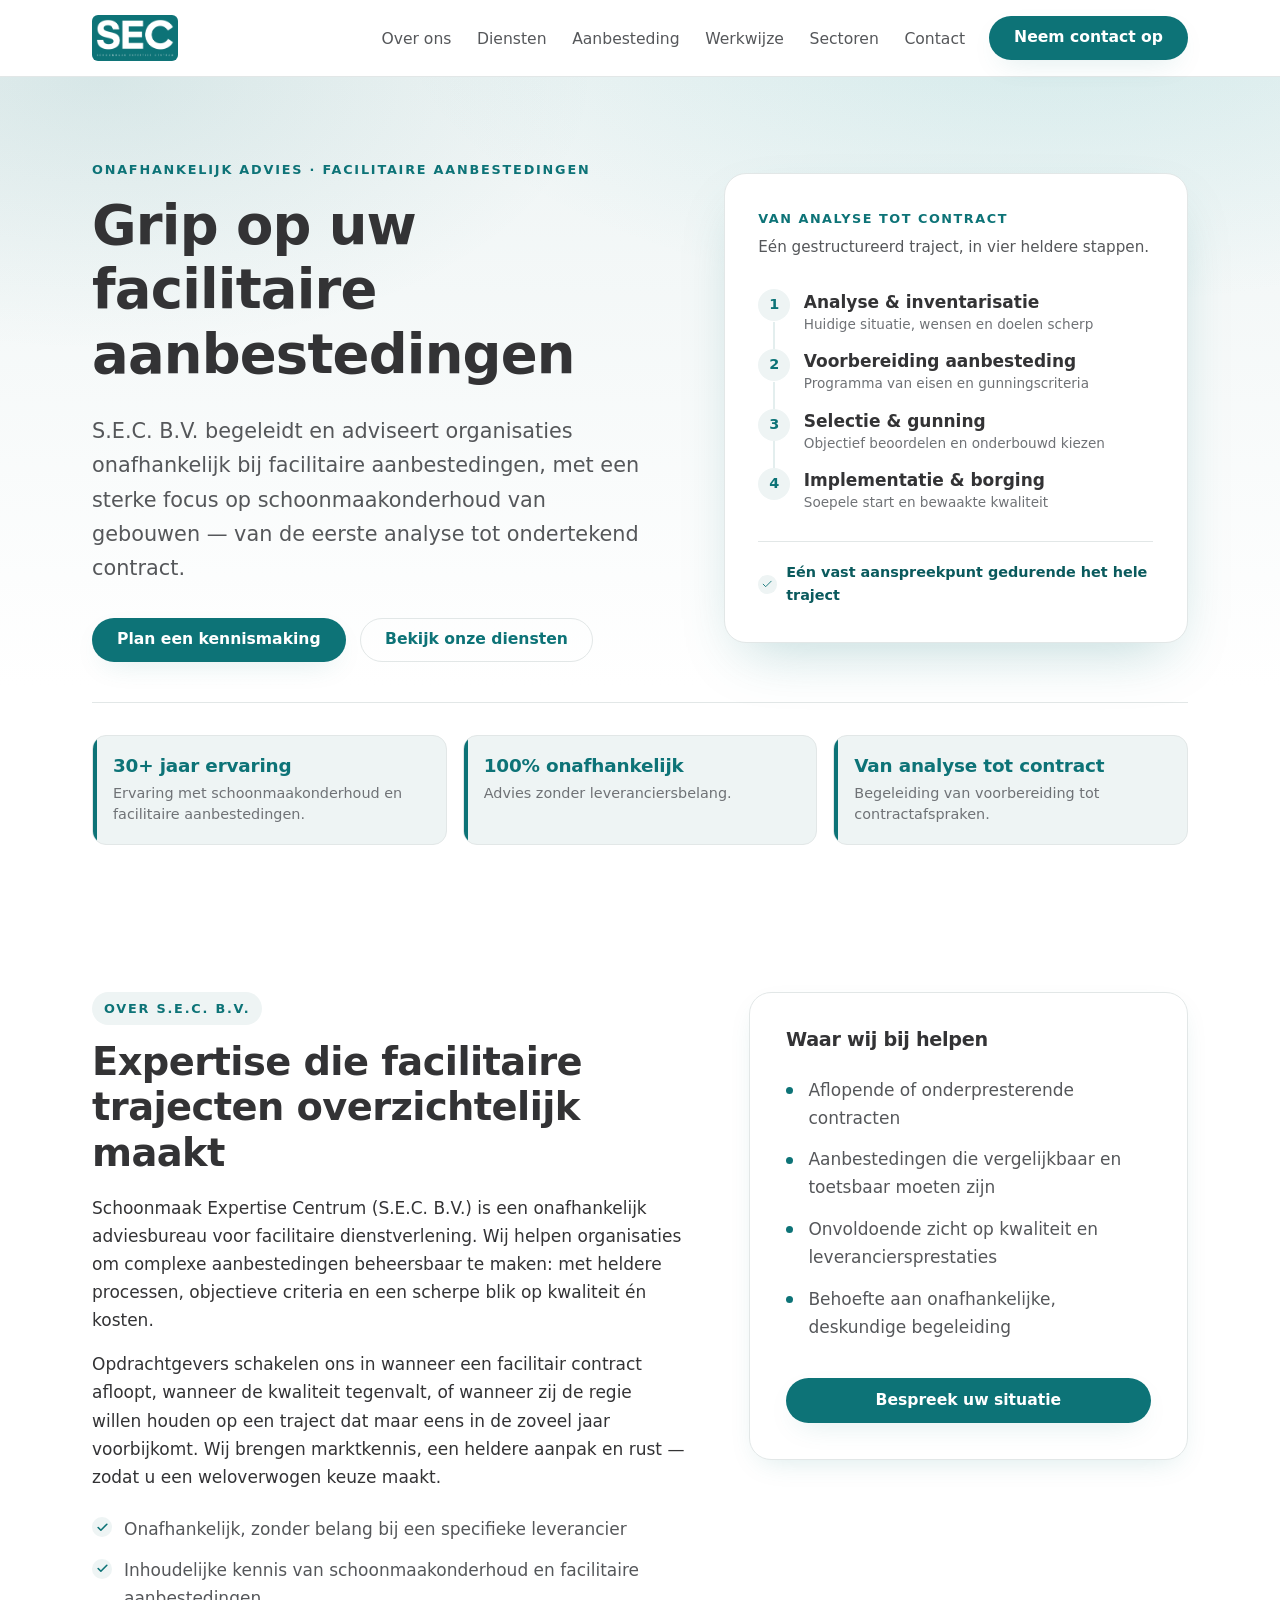
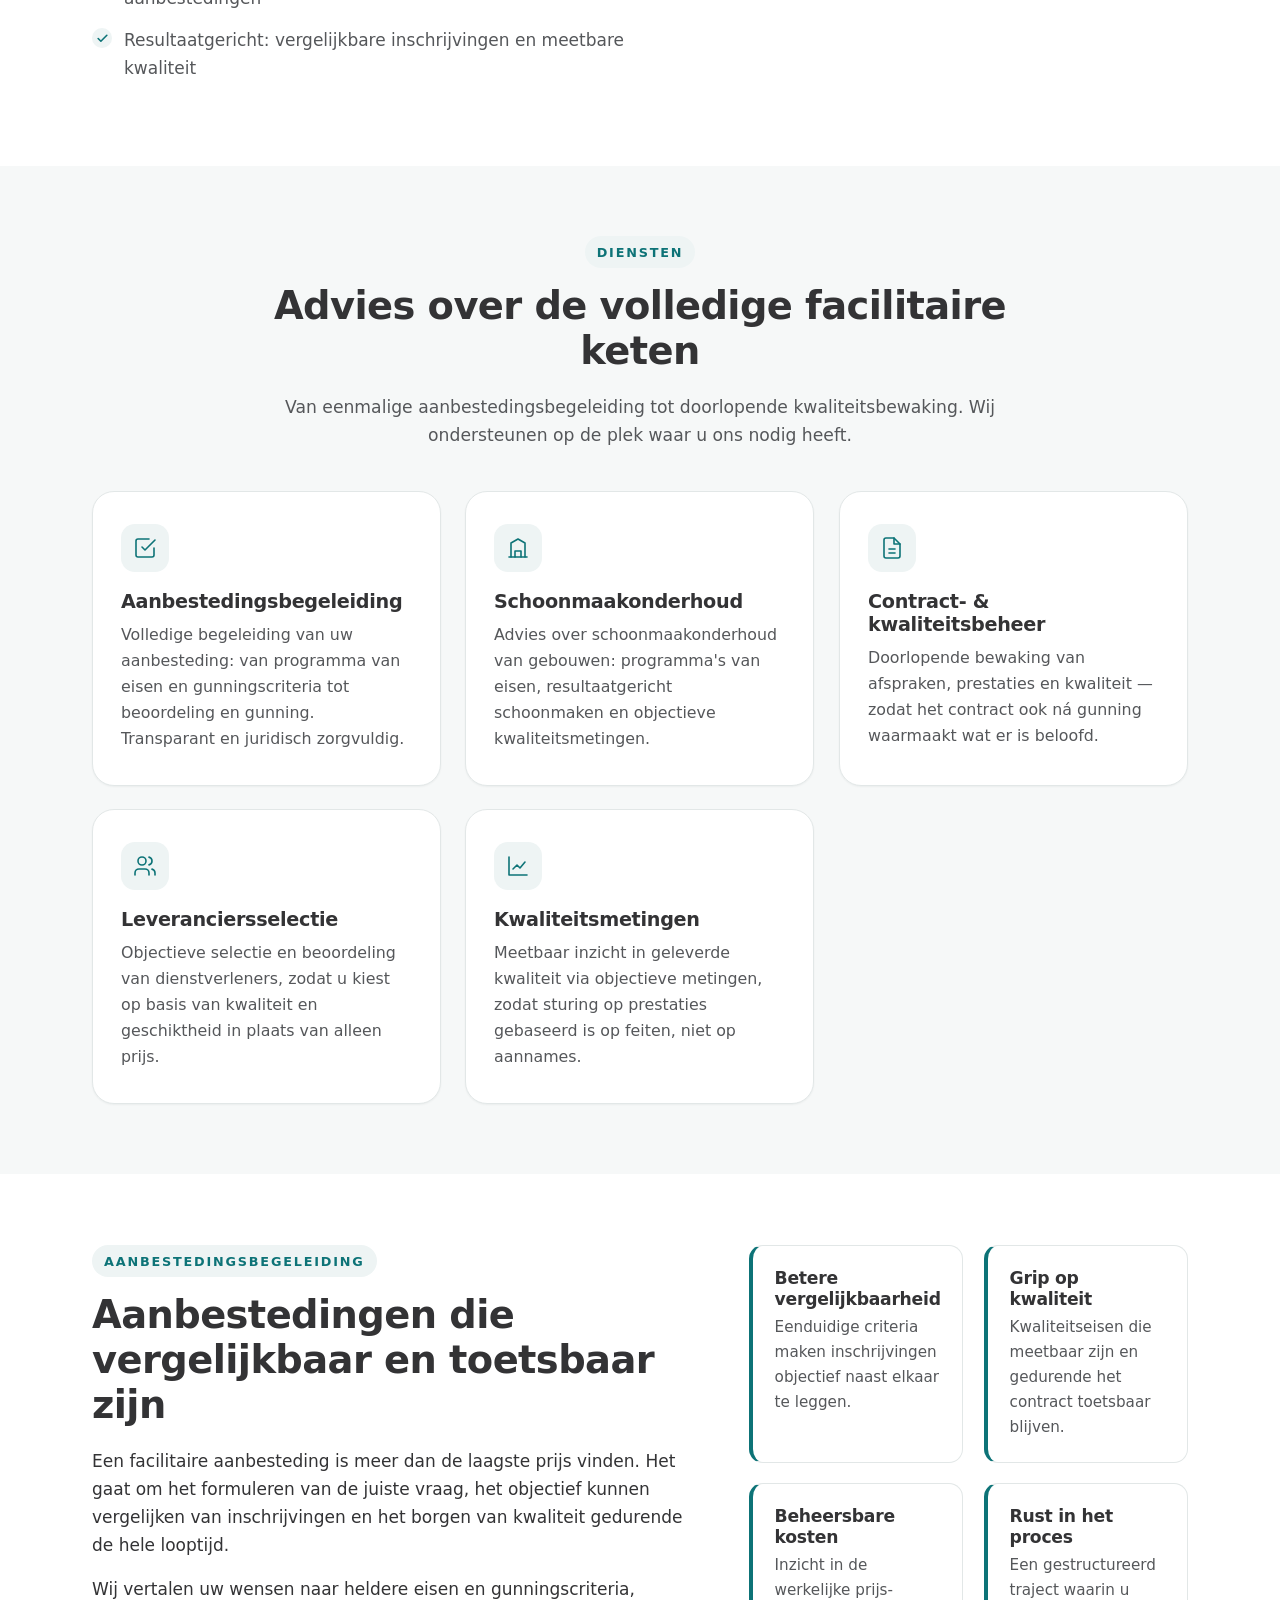
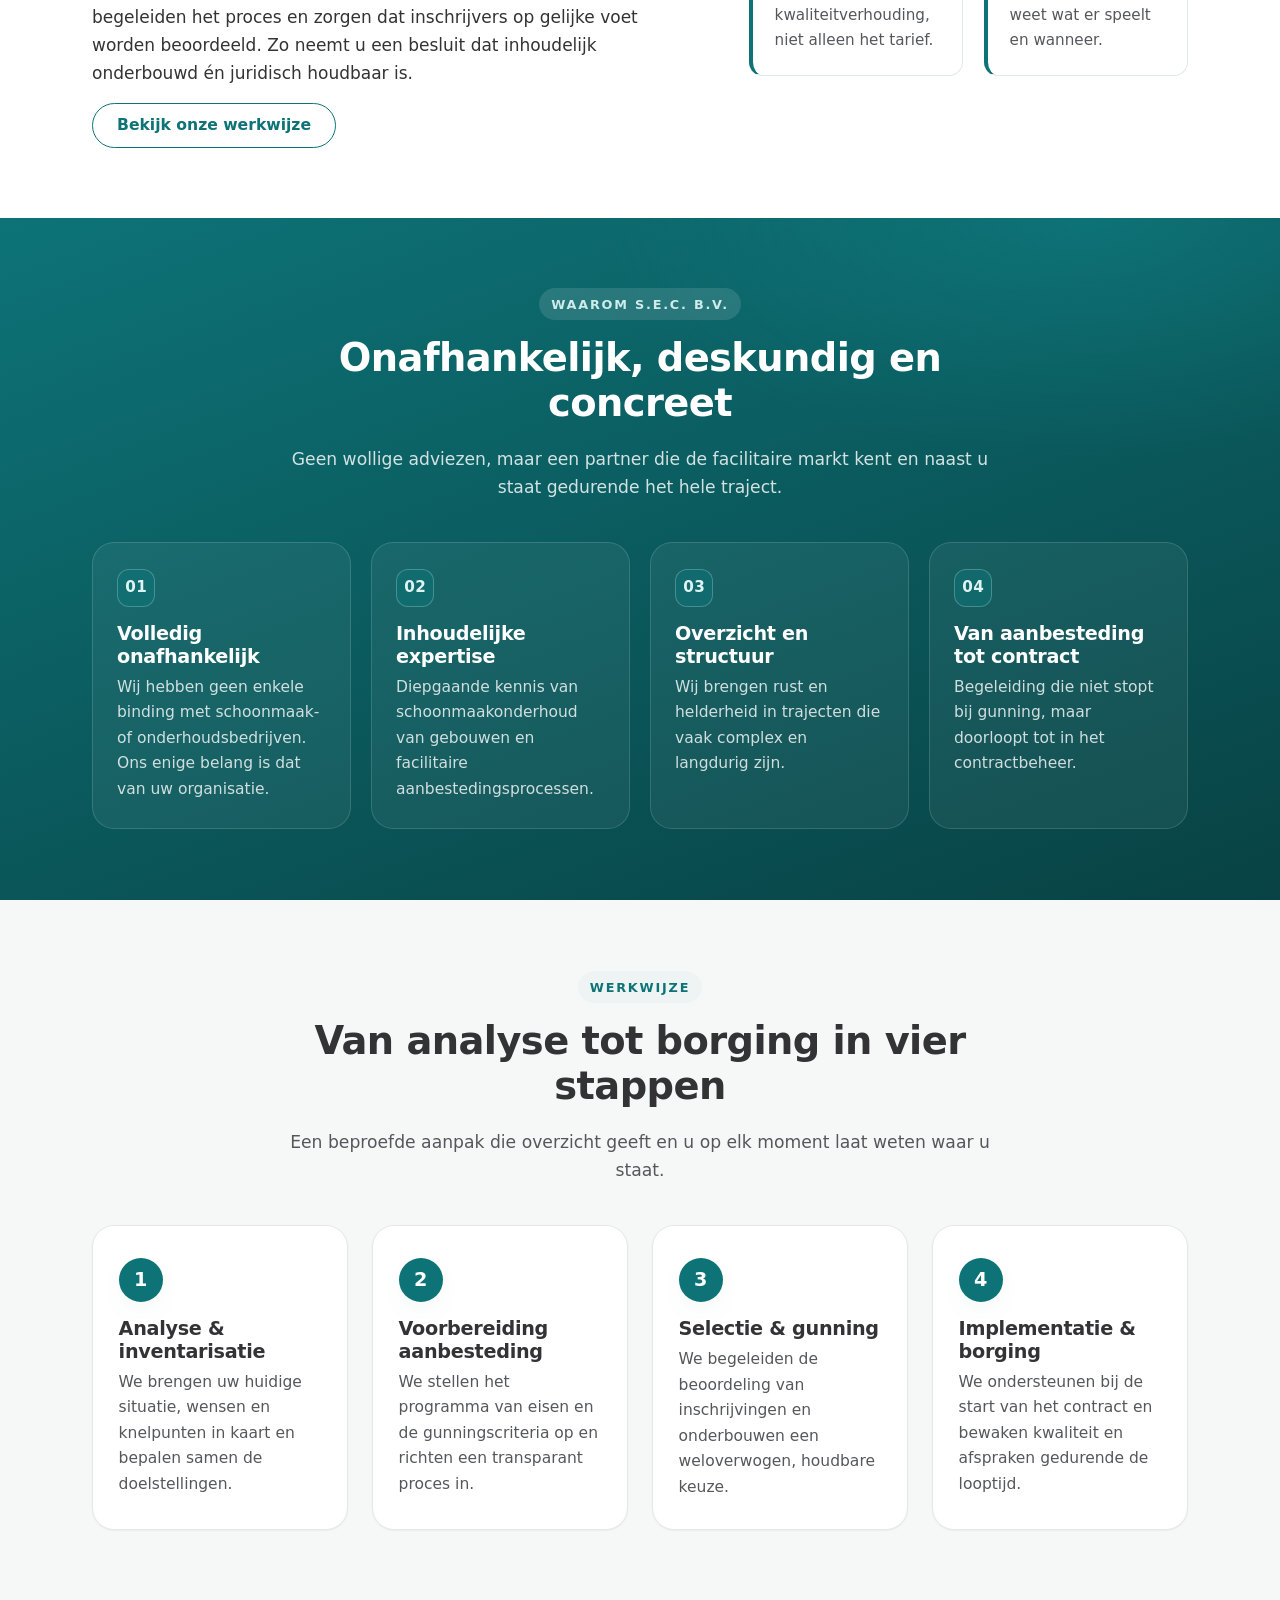
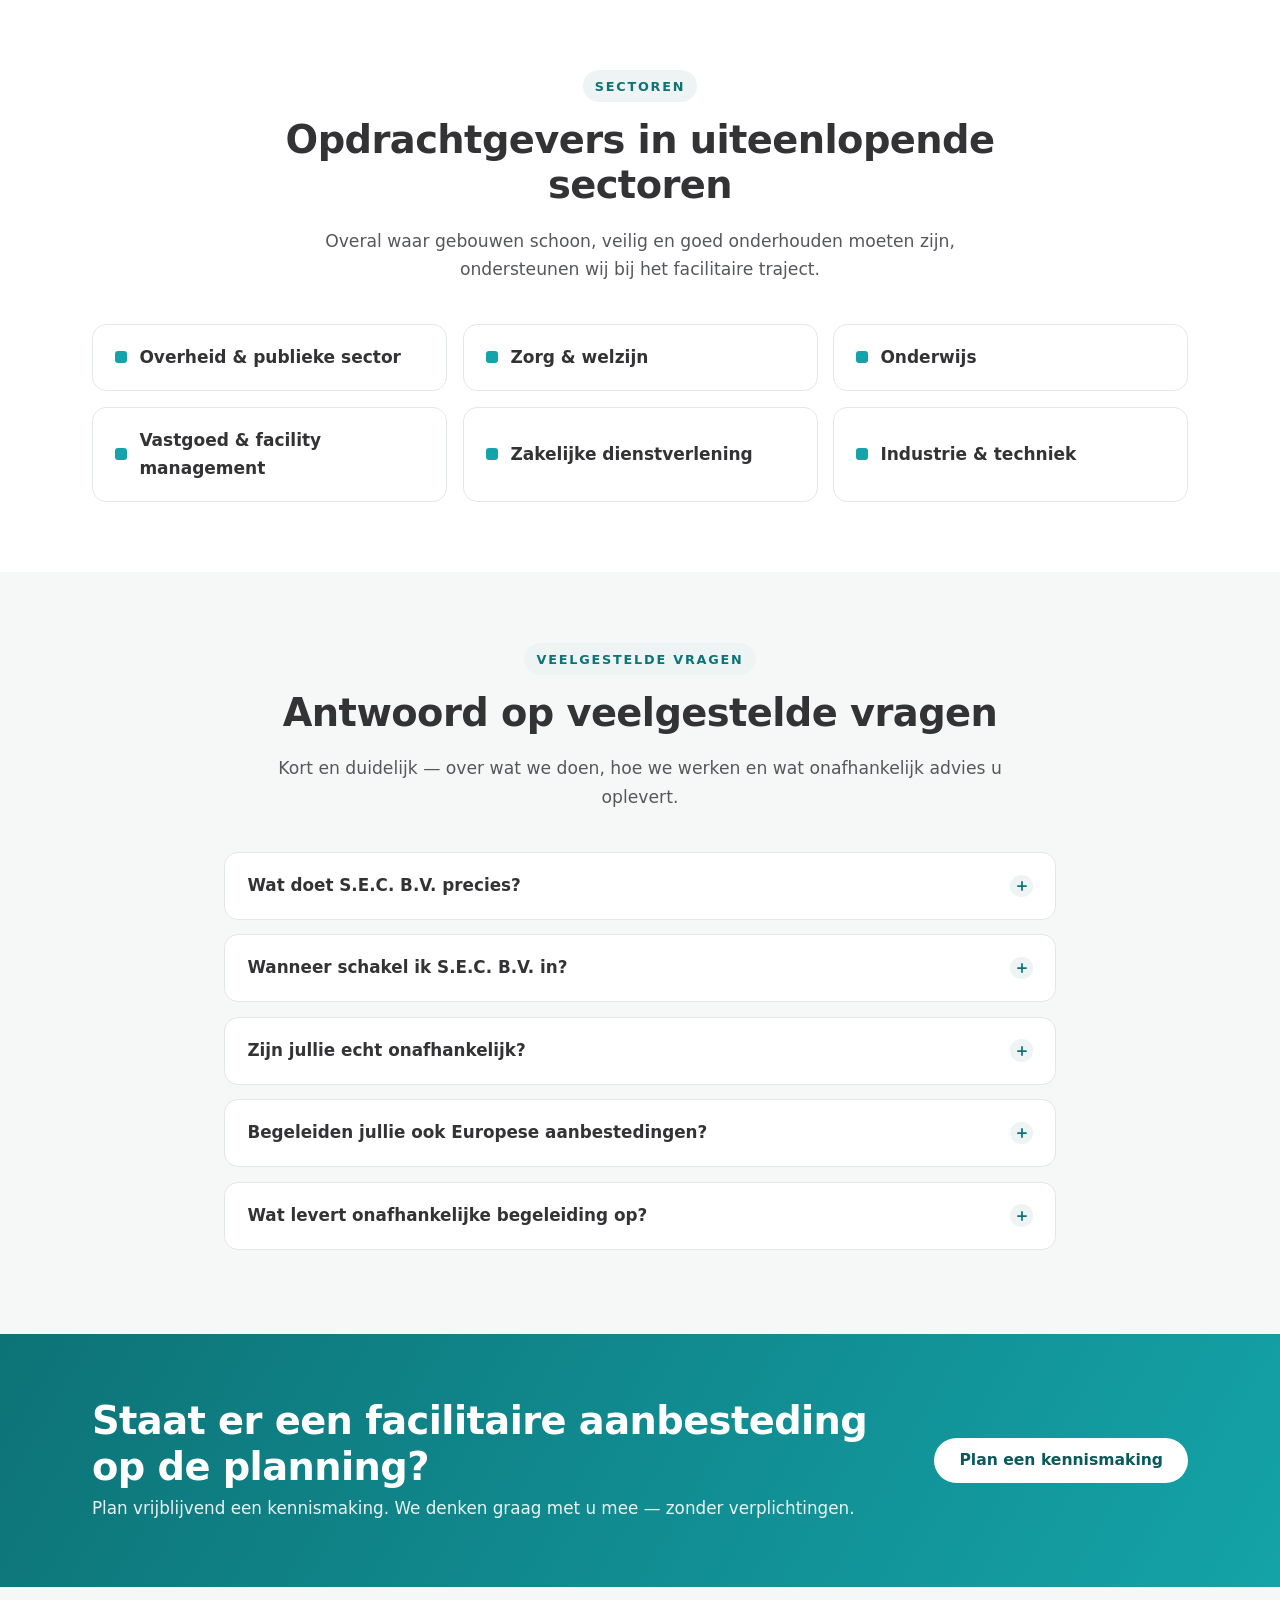
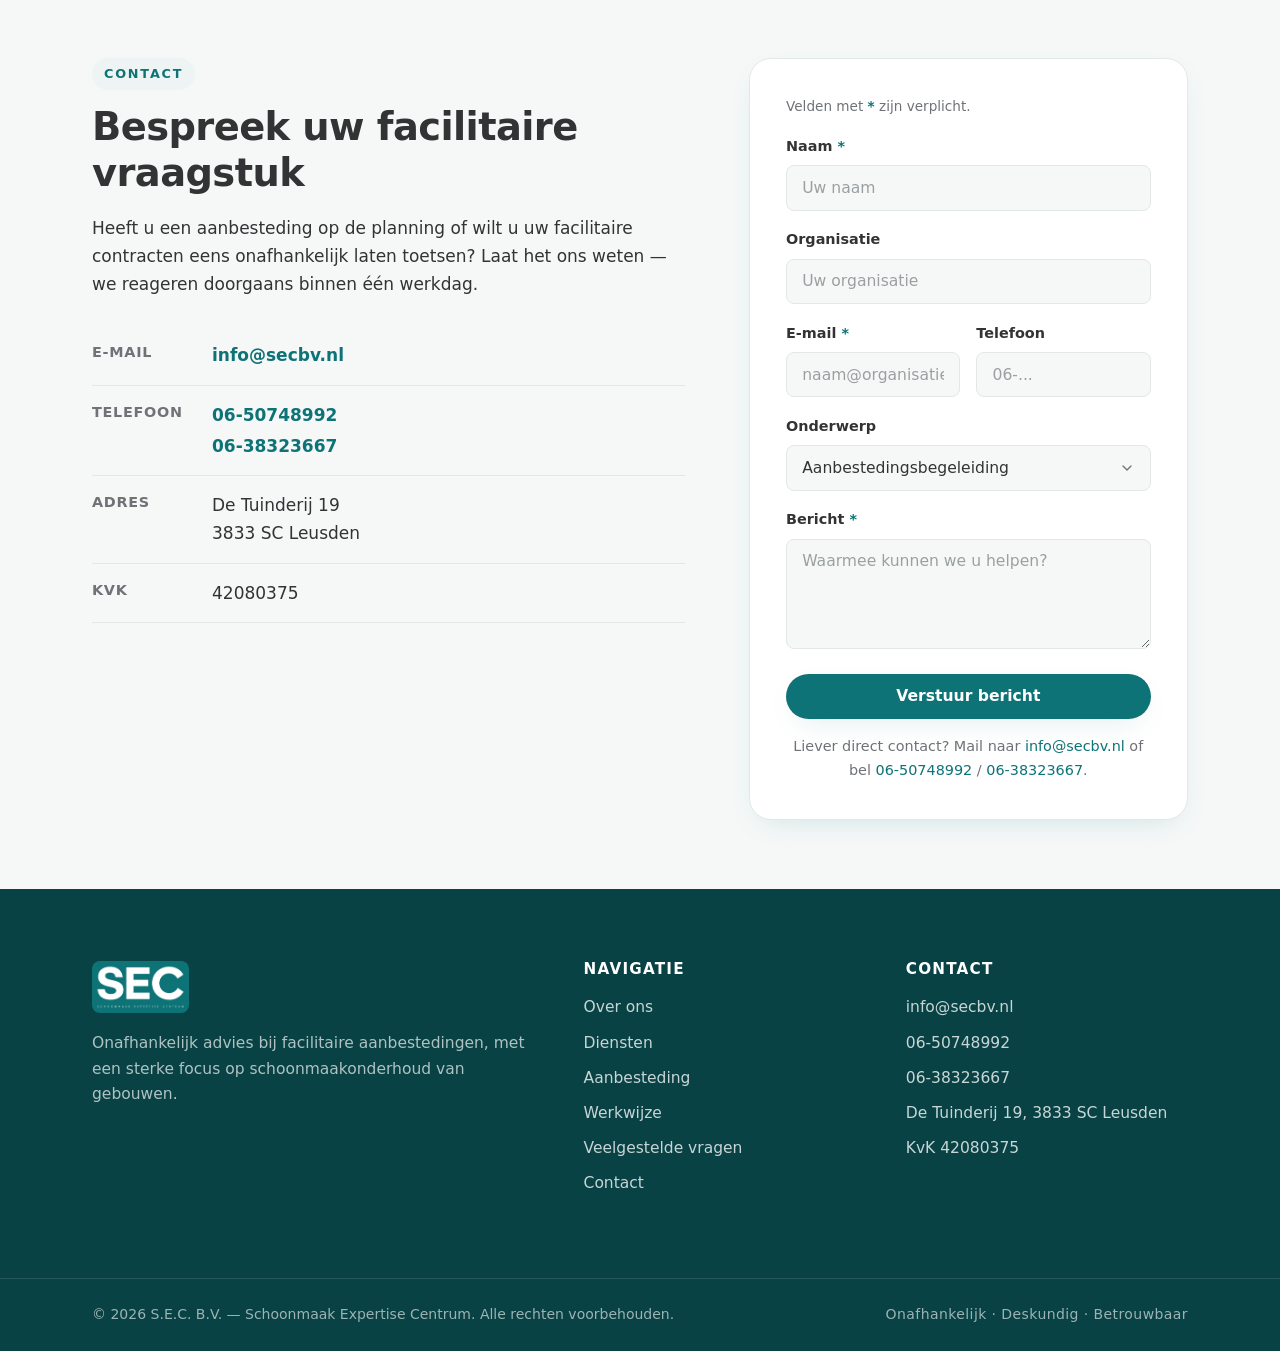
==== commit 4a0477a7: "Werkend Web3Forms-formulier, bedanktpagina en herpositionering - Contactformulier verstuurt nu via W" ====
--- a/index.html
+++ b/index.html
@@ -5,7 +5,7 @@
   <meta name="viewport" content="width=device-width, initial-scale=1.0" />
 
   <title>S.E.C. B.V. — Onafhankelijk advies bij facilitaire aanbestedingen</title>
-  <meta name="description" content="S.E.C. B.V. — Schoonmaak Expertise Centrum begeleidt organisaties onafhankelijk bij aanbestedingen van schoonmaakonderhoud, technische installaties en facilitaire dienstverlening. Van analyse tot contract." />
+  <meta name="description" content="S.E.C. B.V. — Schoonmaak Expertise Centrum begeleidt en adviseert organisaties onafhankelijk bij facilitaire aanbestedingen, met een sterke focus op schoonmaakonderhoud van gebouwen. Van analyse tot contract." />
   <meta name="theme-color" content="#0D7377" />
   <meta name="robots" content="index, follow" />
   <meta name="author" content="S.E.C. B.V. — Schoonmaak Expertise Centrum" />
@@ -21,7 +21,7 @@
   <meta property="og:locale" content="nl_NL" />
   <meta property="og:site_name" content="S.E.C. B.V. — Schoonmaak Expertise Centrum" />
   <meta property="og:title" content="Onafhankelijk advies bij facilitaire aanbestedingen" />
-  <meta property="og:description" content="Grip, overzicht en onafhankelijk advies bij aanbestedingen van schoonmaakonderhoud, technische installaties en facilitaire diensten." />
+  <meta property="og:description" content="Onafhankelijk advies bij facilitaire aanbestedingen, met een sterke focus op schoonmaakonderhoud van gebouwen. Van analyse tot ondertekend contract." />
   <meta property="og:url" content="https://www.secbv.nl/" />
   <meta property="og:image" content="https://www.secbv.nl/assets/logo-sec.png" />
   <meta property="og:image:alt" content="Logo S.E.C. B.V. — Schoonmaak Expertise Centrum" />
@@ -43,7 +43,7 @@
     "@context": "https://schema.org",
     "@type": "ProfessionalService",
     "name": "S.E.C. B.V. — Schoonmaak Expertise Centrum",
-    "description": "Onafhankelijk advies en begeleiding bij aanbestedingen van facilitaire diensten, waaronder schoonmaakonderhoud van gebouwen en technische installaties.",
+    "description": "Onafhankelijk advies en begeleiding bij facilitaire aanbestedingen, met een sterke focus op schoonmaakonderhoud van gebouwen.",
     "url": "https://www.secbv.nl/",
     "email": "info@secbv.nl",
     "telephone": ["+31650748992", "+31638323667"],
@@ -57,8 +57,7 @@
     "areaServed": "NL",
     "knowsAbout": [
       "Facilitaire aanbestedingen",
-      "Schoonmaakonderhoud",
-      "Technische installaties",
+      "Schoonmaakonderhoud van gebouwen",
       "Contractbeheer",
       "Kwaliteitsmetingen",
       "Leveranciersselectie"
@@ -77,7 +76,7 @@
         "name": "Wat doet S.E.C. B.V. precies?",
         "acceptedAnswer": {
           "@type": "Answer",
-          "text": "S.E.C. B.V. begeleidt en adviseert organisaties onafhankelijk bij aanbestedingen van facilitaire diensten, zoals schoonmaakonderhoud van gebouwen en technische installaties. Wij ondersteunen van analyse en programma van eisen tot selectie, gunning en contractbeheer."
+          "text": "S.E.C. B.V. begeleidt en adviseert organisaties onafhankelijk bij facilitaire aanbestedingen, met een sterke focus op schoonmaakonderhoud van gebouwen. Wij ondersteunen van analyse en programma van eisen tot selectie, gunning en contractbeheer."
         }
       },
       {
@@ -157,9 +156,9 @@
             <p class="eyebrow">Onafhankelijk advies · Facilitaire aanbestedingen</p>
             <h1 id="hero-title">Grip op uw facilitaire aanbestedingen</h1>
             <p class="hero-lead">
-              S.E.C. B.V. begeleidt organisaties onafhankelijk bij het aanbesteden van
-              schoonmaakonderhoud, technische installaties en facilitaire diensten —
-              gestructureerd en resultaatgericht, van analyse tot ondertekend contract.
+              S.E.C. B.V. begeleidt en adviseert organisaties onafhankelijk bij
+              facilitaire aanbestedingen, met een sterke focus op schoonmaakonderhoud
+              van gebouwen — van de eerste analyse tot ondertekend contract.
             </p>
             <div class="hero-actions">
               <a href="#contact" class="btn btn-primary">Plan een kennismaking</a>
@@ -207,18 +206,18 @@
           </aside>
         </div>
 
-        <ul class="hero-stats" aria-label="Kerncijfers">
-          <li>
-            <span class="stat-value">30+ jaar</span>
-            <span class="stat-label">ervaring in facilitaire dienstverlening</span>
+        <ul class="hero-stats" aria-label="Waarom S.E.C. B.V.">
+          <li class="trust-card">
+            <span class="stat-value">30+ jaar ervaring</span>
+            <span class="stat-label">Ervaring met schoonmaakonderhoud en facilitaire aanbestedingen.</span>
           </li>
-          <li>
+          <li class="trust-card">
             <span class="stat-value">100% onafhankelijk</span>
-            <span class="stat-label">geen binding met leveranciers</span>
+            <span class="stat-label">Advies zonder leveranciersbelang.</span>
           </li>
-          <li>
-            <span class="stat-value">Van A tot Z</span>
-            <span class="stat-label">van analyse tot contractbeheer</span>
+          <li class="trust-card">
+            <span class="stat-value">Van analyse tot contract</span>
+            <span class="stat-label">Begeleiding van voorbereiding tot contractafspraken.</span>
           </li>
         </ul>
       </div>
@@ -238,13 +237,13 @@
           </p>
           <p>
             Opdrachtgevers schakelen ons in wanneer een facilitair contract afloopt,
-            wanneer de kwaliteit onvoldoende is, of wanneer zij simpelweg grip willen
-            houden op een traject dat vaak eens in de jaren voorbijkomt. Wij brengen
-            structuur, marktkennis en rust — zodat u een weloverwogen keuze maakt.
+            wanneer de kwaliteit tegenvalt, of wanneer zij de regie willen houden op een
+            traject dat maar eens in de zoveel jaar voorbijkomt. Wij brengen marktkennis,
+            een heldere aanpak en rust — zodat u een weloverwogen keuze maakt.
           </p>
           <ul class="check-list">
             <li>Onafhankelijk, zonder belang bij een specifieke leverancier</li>
-            <li>Inhoudelijke kennis van schoonmaak en technische installaties</li>
+            <li>Inhoudelijke kennis van schoonmaakonderhoud en facilitaire aanbestedingen</li>
             <li>Resultaatgericht: vergelijkbare inschrijvingen en meetbare kwaliteit</li>
           </ul>
         </div>
@@ -298,17 +297,6 @@
 
           <article class="card">
             <span class="card-icon" aria-hidden="true">
-              <svg viewBox="0 0 24 24" fill="none" stroke="currentColor" stroke-width="1.6" stroke-linecap="round" stroke-linejoin="round"><path d="M14.7 6.3a4 4 0 0 0-5.4 5.4L3 18v3h3l6.3-6.3a4 4 0 0 0 5.4-5.4l-2.5 2.5-2-2 2.5-2.5z"/></svg>
-            </span>
-            <h3>Technische installaties</h3>
-            <p>
-              Ondersteuning bij het aanbesteden en beheren van onderhoud aan technische
-              installaties, met oog op prestaties, veiligheid en continuïteit.
-            </p>
-          </article>
-
-          <article class="card">
-            <span class="card-icon" aria-hidden="true">
               <svg viewBox="0 0 24 24" fill="none" stroke="currentColor" stroke-width="1.6" stroke-linecap="round" stroke-linejoin="round"><path d="M14 2H6a2 2 0 0 0-2 2v16a2 2 0 0 0 2 2h12a2 2 0 0 0 2-2V8z"/><path d="M14 2v6h6"/><path d="M9 13h6"/><path d="M9 17h6"/></svg>
             </span>
             <h3>Contract- &amp; kwaliteitsbeheer</h3>
@@ -404,7 +392,7 @@
           <div class="reason">
             <span class="reason-num">02</span>
             <h3>Inhoudelijke expertise</h3>
-            <p>Diepgaande kennis van schoonmaakonderhoud, technische installaties en facilitaire processen.</p>
+            <p>Diepgaande kennis van schoonmaakonderhoud van gebouwen en facilitaire aanbestedingsprocessen.</p>
           </div>
           <div class="reason">
             <span class="reason-num">03</span>
@@ -494,9 +482,9 @@
             <summary>Wat doet S.E.C. B.V. precies?</summary>
             <div class="faq-body">
               <p>
-                Wij begeleiden en adviseren organisaties onafhankelijk bij aanbestedingen van
-                facilitaire diensten, zoals schoonmaakonderhoud van gebouwen en technische
-                installaties. Van analyse en programma van eisen tot selectie, gunning en contractbeheer.
+                Wij begeleiden en adviseren organisaties onafhankelijk bij facilitaire
+                aanbestedingen, met een sterke focus op schoonmaakonderhoud van gebouwen.
+                Van analyse en programma van eisen tot selectie, gunning en contractbeheer.
               </p>
             </div>
           </details>
@@ -549,10 +537,10 @@
     <section class="cta-band" aria-labelledby="cta-title">
       <div class="container cta-inner">
         <div>
-          <h2 id="cta-title">Klaar om grip te krijgen op uw facilitaire aanbesteding?</h2>
-          <p>Neem vrijblijvend contact op voor een kennismaking. We denken graag met u mee.</p>
-        </div>
-        <a href="#contact" class="btn btn-light">Neem contact op</a>
+          <h2 id="cta-title">Staat er een facilitaire aanbesteding op de planning?</h2>
+          <p>Plan vrijblijvend een kennismaking. We denken graag met u mee — zonder verplichtingen.</p>
+        </div>
+        <a href="#contact" class="btn btn-light">Plan een kennismaking</a>
       </div>
     </section>
 
@@ -563,8 +551,9 @@
           <p class="section-eyebrow">Contact</p>
           <h2 id="contact-title">Bespreek uw facilitaire vraagstuk</h2>
           <p>
-            Heeft u een aanbesteding op de planning of wilt u meer grip op uw facilitaire
-            contracten? Neem contact op — we reageren doorgaans binnen één werkdag.
+            Heeft u een aanbesteding op de planning of wilt u uw facilitaire contracten
+            eens onafhankelijk laten toetsen? Laat het ons weten — we reageren doorgaans
+            binnen één werkdag.
           </p>
 
           <ul class="contact-details">
@@ -591,7 +580,15 @@
         </div>
 
         <div class="contact-card">
-          <form class="contact-form" action="mailto:info@secbv.nl" method="post" enctype="text/plain">
+          <form class="contact-form" action="https://api.web3forms.com/submit" method="POST">
+            <!-- Web3Forms access key voor info@secbv.nl (zie README.md) -->
+            <input type="hidden" name="access_key" value="2ac7510c-e861-4d85-8af3-0e89098880f0" />
+            <input type="hidden" name="redirect" value="https://www.secbv.nl/bedankt.html" />
+            <input type="hidden" name="subject" value="Nieuw contactverzoek via secbv.nl" />
+            <input type="hidden" name="from_name" value="Website S.E.C. B.V." />
+            <!-- Honeypot tegen spam: niet invullen -->
+            <input type="checkbox" name="botcheck" class="hidden" style="display: none;" tabindex="-1" autocomplete="off" aria-hidden="true" />
+
             <p class="form-hint">Velden met <span class="req">*</span> zijn verplicht.</p>
             <div class="form-row">
               <label for="naam">Naam <span class="req" aria-hidden="true">*</span></label>
@@ -612,12 +609,24 @@
               </div>
             </div>
             <div class="form-row">
+              <label for="onderwerp">Onderwerp</label>
+              <select id="onderwerp" name="onderwerp">
+                <option value="Aanbestedingsbegeleiding">Aanbestedingsbegeleiding</option>
+                <option value="Schoonmaakonderhoud">Schoonmaakonderhoud</option>
+                <option value="Contract- &amp; kwaliteitsbeheer">Contract- &amp; kwaliteitsbeheer</option>
+                <option value="Onafhankelijk advies">Onafhankelijk advies</option>
+                <option value="Kennismaking">Kennismaking</option>
+                <option value="Overig">Overig</option>
+              </select>
+            </div>
+            <div class="form-row">
               <label for="bericht">Bericht <span class="req" aria-hidden="true">*</span></label>
               <textarea id="bericht" name="bericht" rows="4" placeholder="Waarmee kunnen we u helpen?" required></textarea>
             </div>
             <button type="submit" class="btn btn-primary btn-block">Verstuur bericht</button>
             <p class="form-note">
-              Of mail direct naar <a href="mailto:info@secbv.nl">info@secbv.nl</a>.
+              Liever direct contact? Mail naar <a href="mailto:info@secbv.nl">info@secbv.nl</a>
+              of bel <a href="tel:+31650748992">06-50748992</a> / <a href="tel:+31638323667">06-38323667</a>.
             </p>
           </form>
         </div>
@@ -630,7 +639,7 @@
     <div class="container footer-inner">
       <div class="footer-brand">
         <img src="assets/logo-sec.png" alt="S.E.C. B.V. Schoonmaak Expertise Centrum" class="footer-logo" width="120" height="64" loading="lazy" />
-        <p>Onafhankelijk advies bij aanbestedingen van facilitaire diensten — van schoonmaakonderhoud tot technische installaties.</p>
+        <p>Onafhankelijk advies bij facilitaire aanbestedingen, met een sterke focus op schoonmaakonderhoud van gebouwen.</p>
       </div>
 
       <nav class="footer-nav" aria-label="Footernavigatie">
--- a/styles.css
+++ b/styles.css
@@ -476,24 +476,47 @@
 .hero-stats {
   display: grid;
   grid-template-columns: repeat(3, 1fr);
-  gap: 1.5rem;
+  gap: 1rem;
   list-style: none;
   margin: clamp(1.75rem, 3.5vw, 2.5rem) 0 0;
-  padding: 1.5rem 0 0;
+  padding: clamp(1.5rem, 3vw, 2rem) 0 0;
   border-top: 1px solid var(--color-border);
+}
+.trust-card {
+  position: relative;
+  padding: 1.15rem 1.25rem 1.2rem;
+  background: var(--color-tint);
+  border: 1px solid var(--color-border);
+  border-radius: var(--radius);
+  overflow: hidden;
+  transition: transform 0.2s ease, box-shadow 0.2s ease, border-color 0.2s ease;
+}
+.trust-card::before {
+  content: "";
+  position: absolute;
+  inset: 0 auto 0 0;
+  width: 4px;
+  background: var(--color-primary);
+}
+.trust-card:hover {
+  transform: translateY(-2px);
+  border-color: var(--color-primary);
+  box-shadow: 0 8px 24px rgba(13, 115, 119, 0.1);
 }
 .hero-stats .stat-value {
   display: block;
-  font-size: 1.35rem;
+  font-size: 1.15rem;
   font-weight: 700;
   color: var(--color-primary);
   letter-spacing: -0.01em;
+  line-height: 1.2;
 }
 .hero-stats .stat-label {
   display: block;
-  font-size: 0.925rem;
+  font-size: 0.9rem;
+  line-height: 1.45;
   color: var(--color-muted);
-  margin-top: 0.25rem;
+  margin-top: 0.4rem;
 }
 
 /* ---------- Grid twee kolommen ---------- */
@@ -840,6 +863,7 @@
   color: var(--color-ink);
 }
 .contact-form input,
+.contact-form select,
 .contact-form textarea {
   width: 100%;
   padding: 0.8rem 0.95rem;
@@ -851,14 +875,24 @@
   border-radius: var(--radius-sm);
   transition: border-color 0.2s ease, box-shadow 0.2s ease, background 0.2s ease;
 }
+.contact-form select {
+  appearance: none;
+  -webkit-appearance: none;
+  cursor: pointer;
+  background-image: url("data:image/svg+xml,%3Csvg xmlns='http://www.w3.org/2000/svg' width='16' height='16' viewBox='0 0 24 24' fill='none' stroke='%236f7276' stroke-width='2' stroke-linecap='round' stroke-linejoin='round'%3E%3Cpath d='M6 9l6 6 6-6'/%3E%3C/svg%3E");
+  background-repeat: no-repeat;
+  background-position: right 0.9rem center;
+  padding-right: 2.5rem;
+}
 .contact-form input::placeholder,
 .contact-form textarea::placeholder {
   color: #9aa0a1;
 }
 .contact-form input:focus,
+.contact-form select:focus,
 .contact-form textarea:focus {
   outline: none;
-  background: #fff;
+  background-color: #fff;
   border-color: var(--color-primary);
   box-shadow: 0 0 0 3px rgba(13, 115, 119, 0.12);
 }
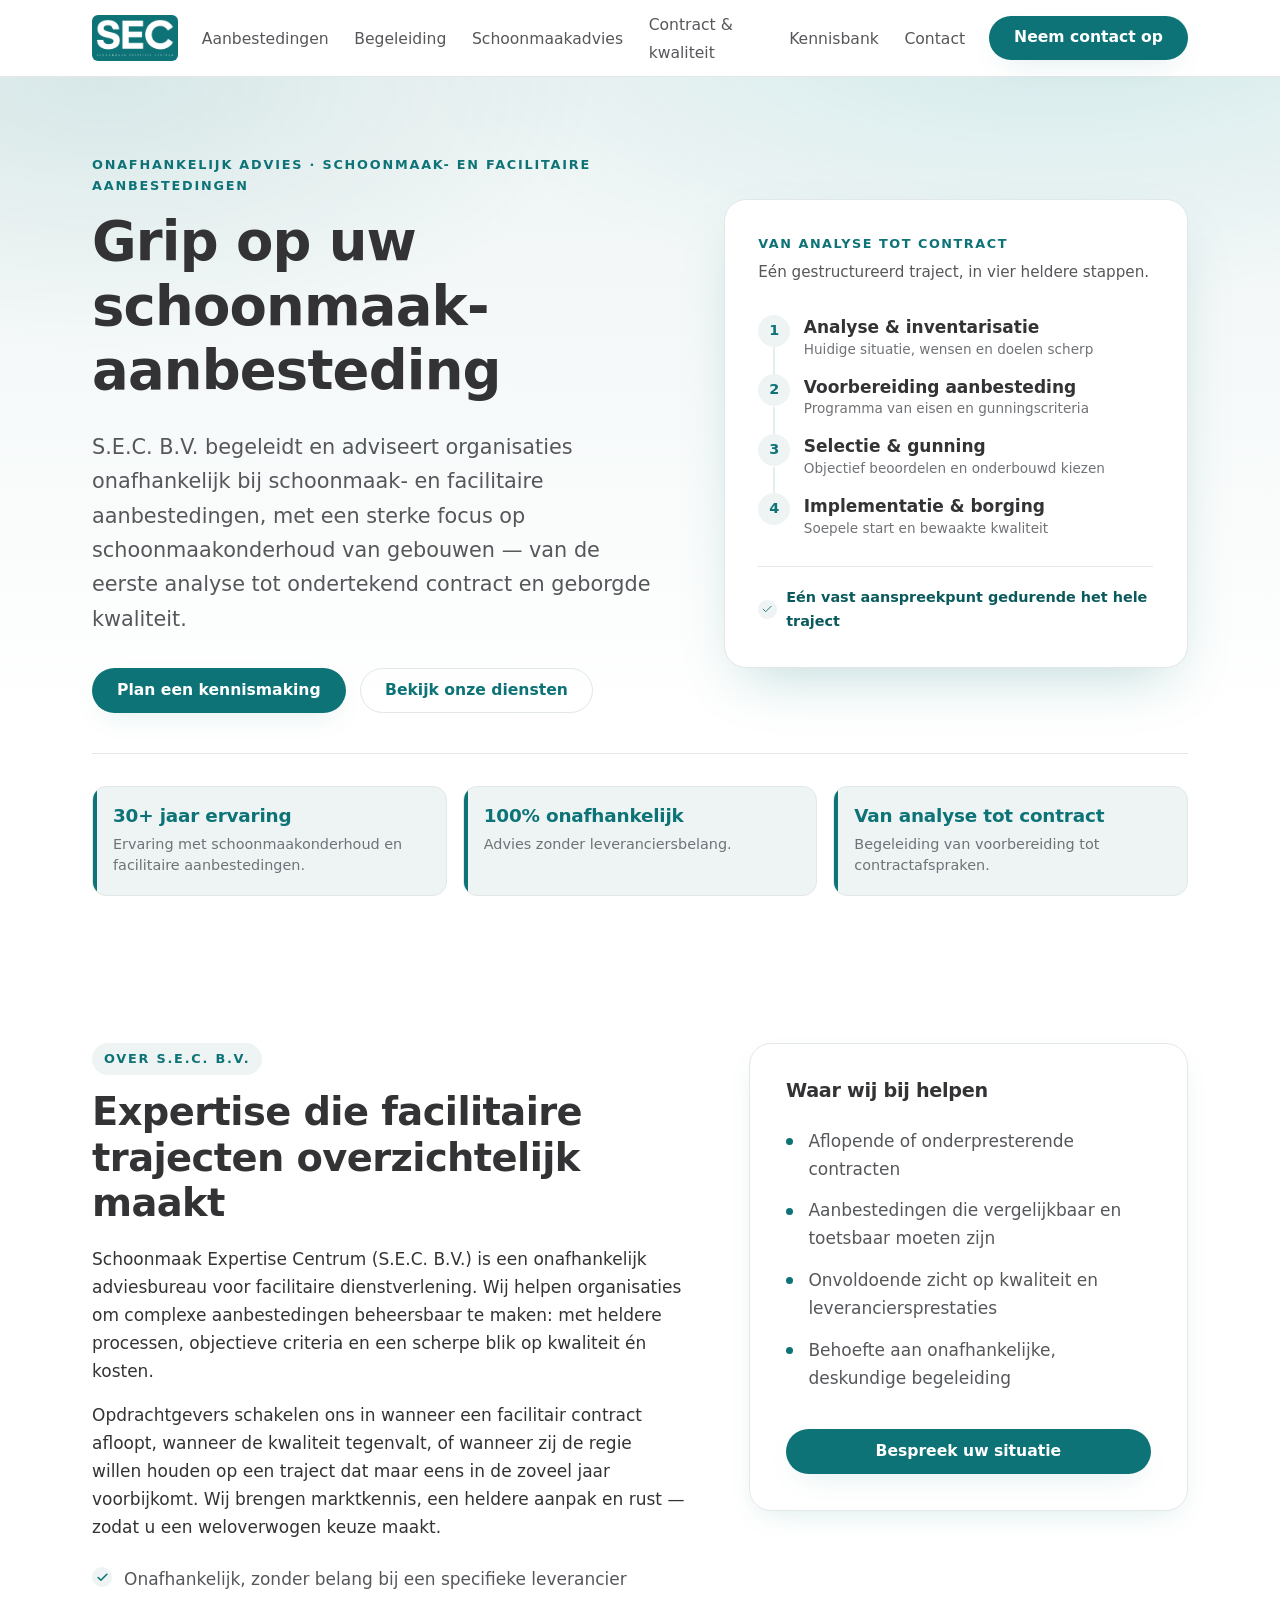
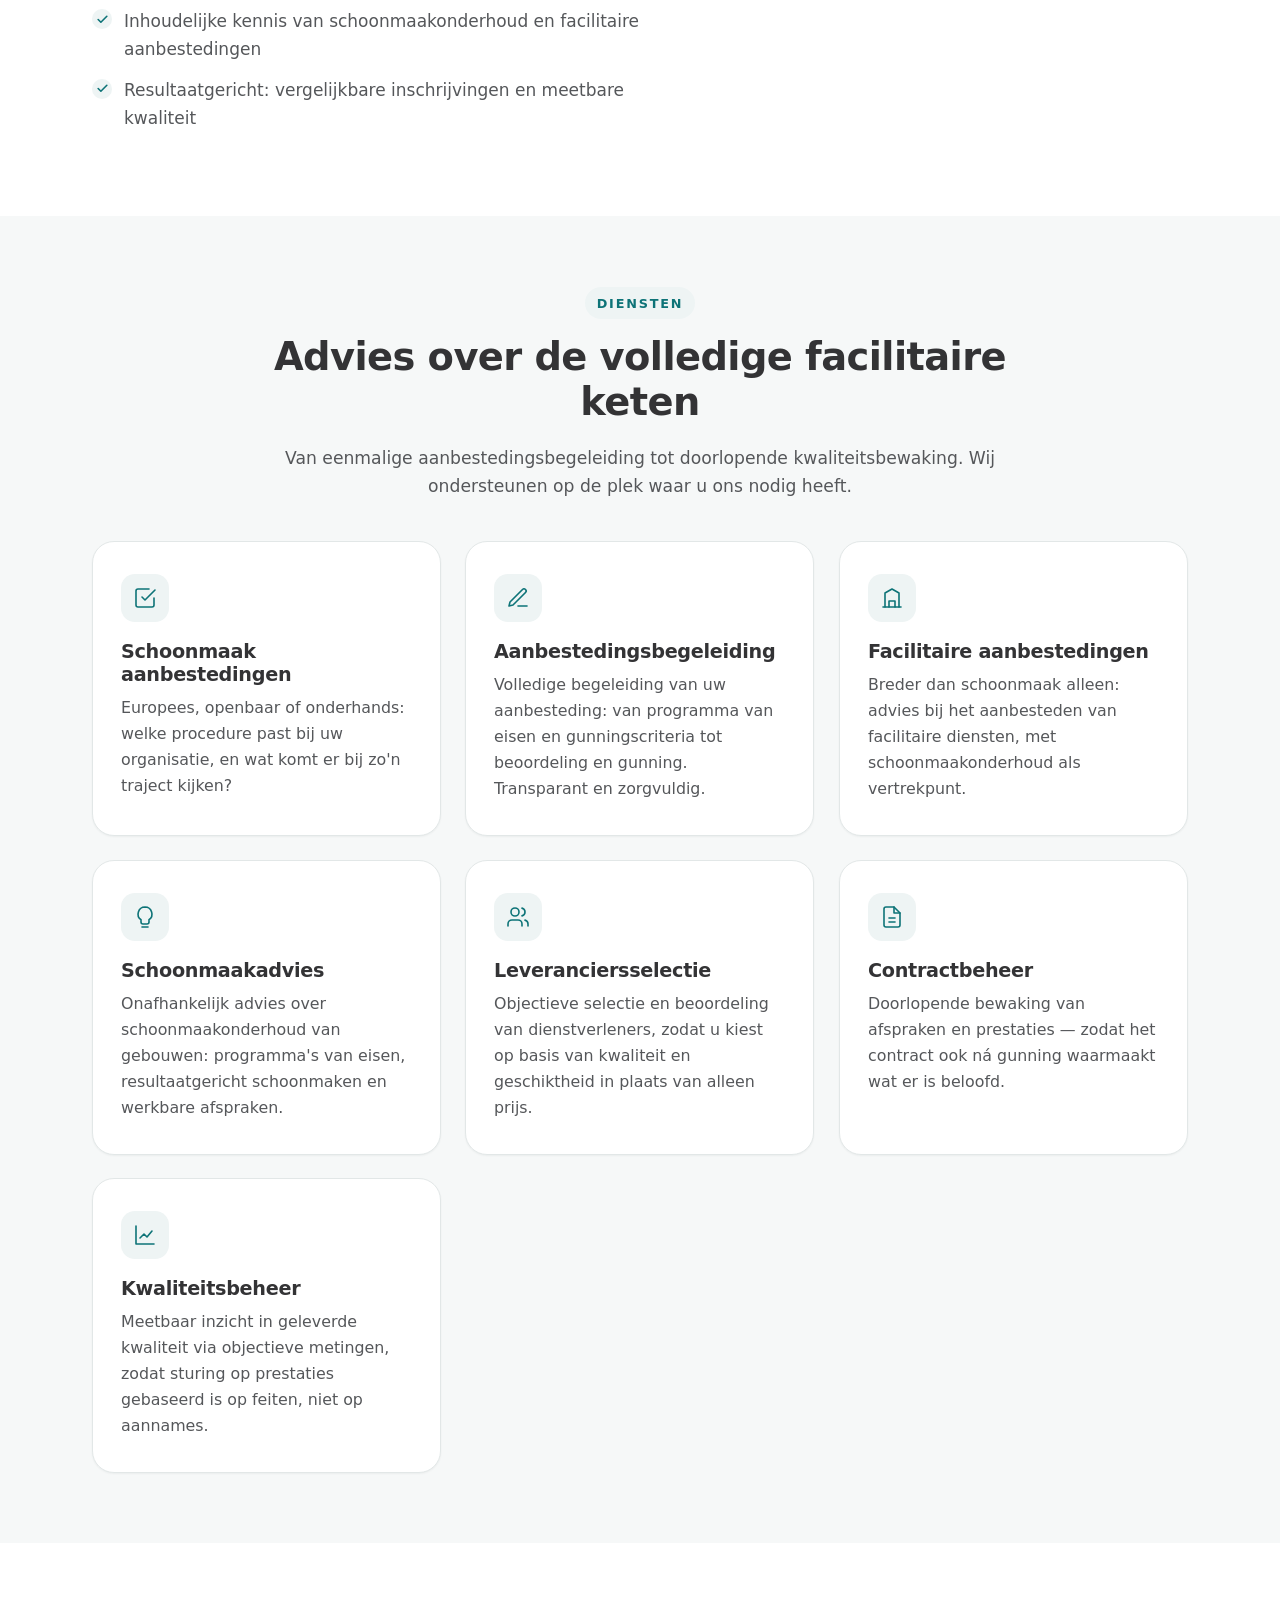
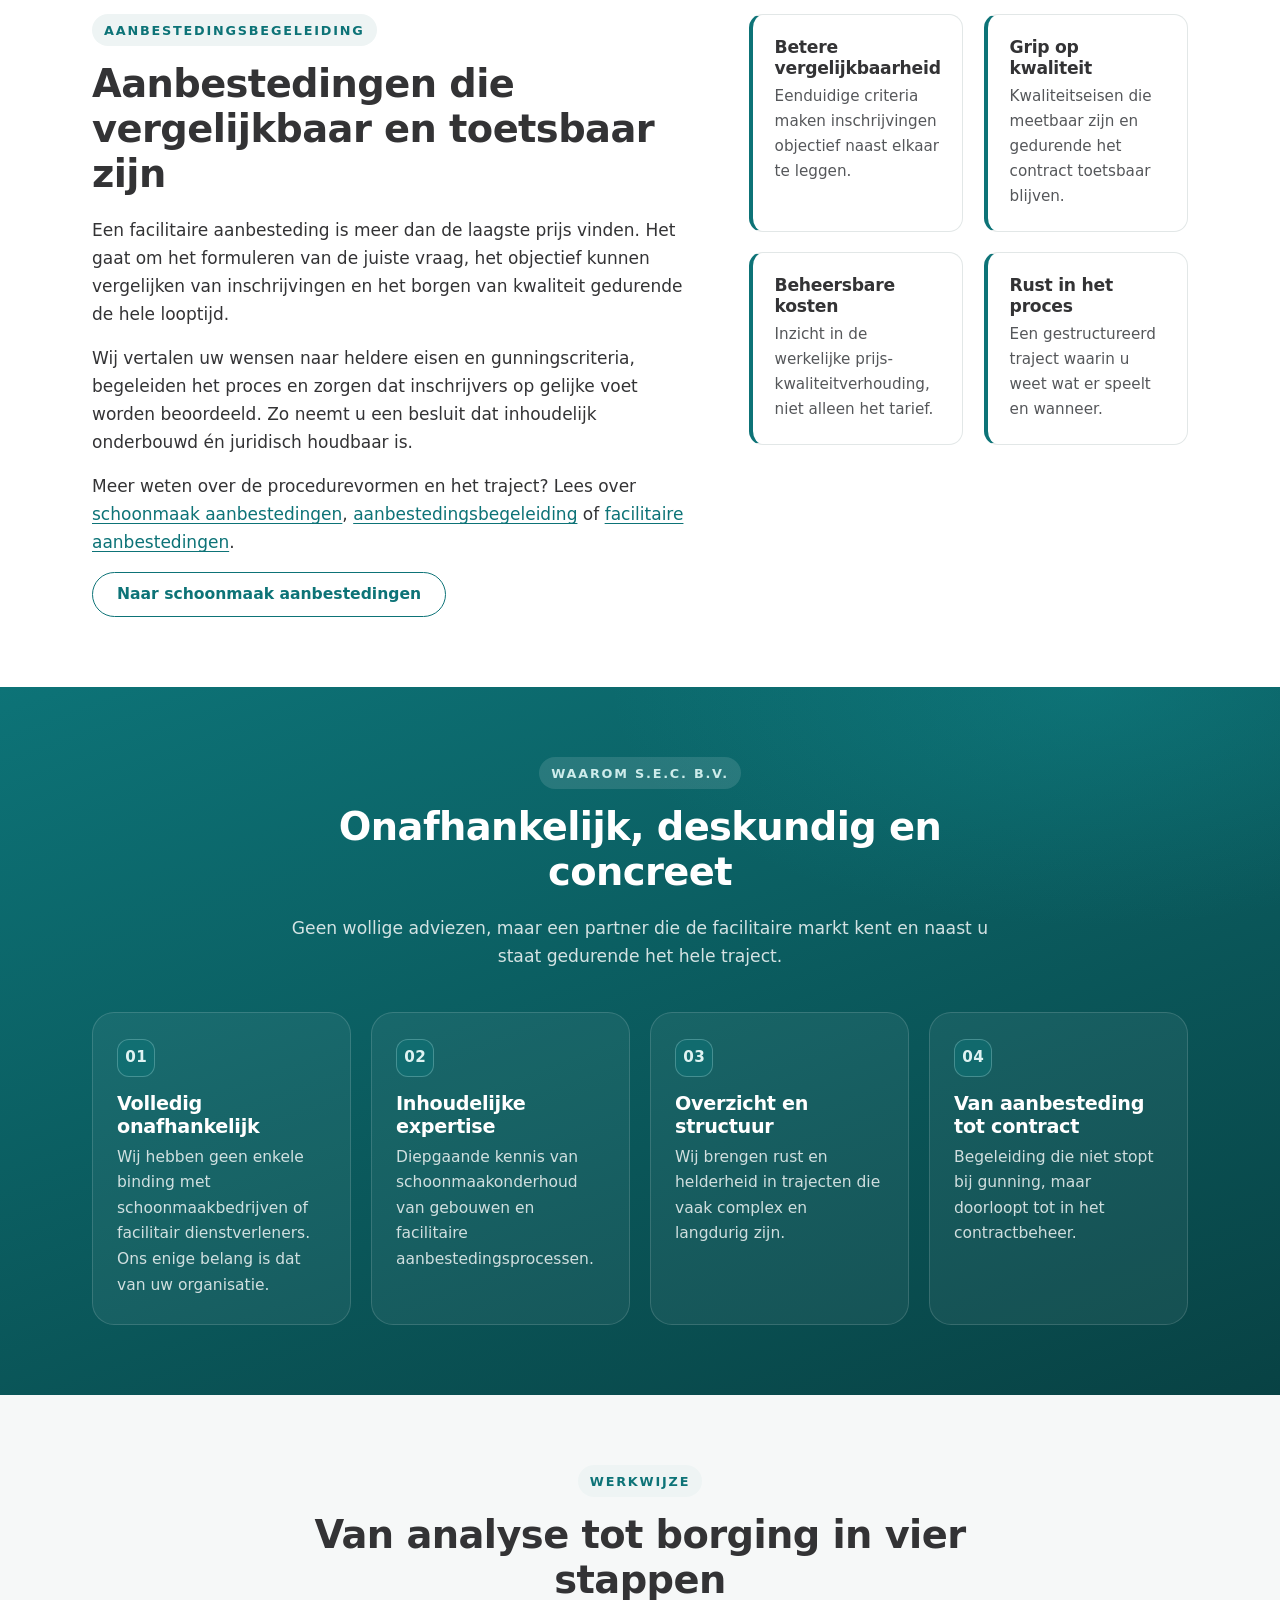
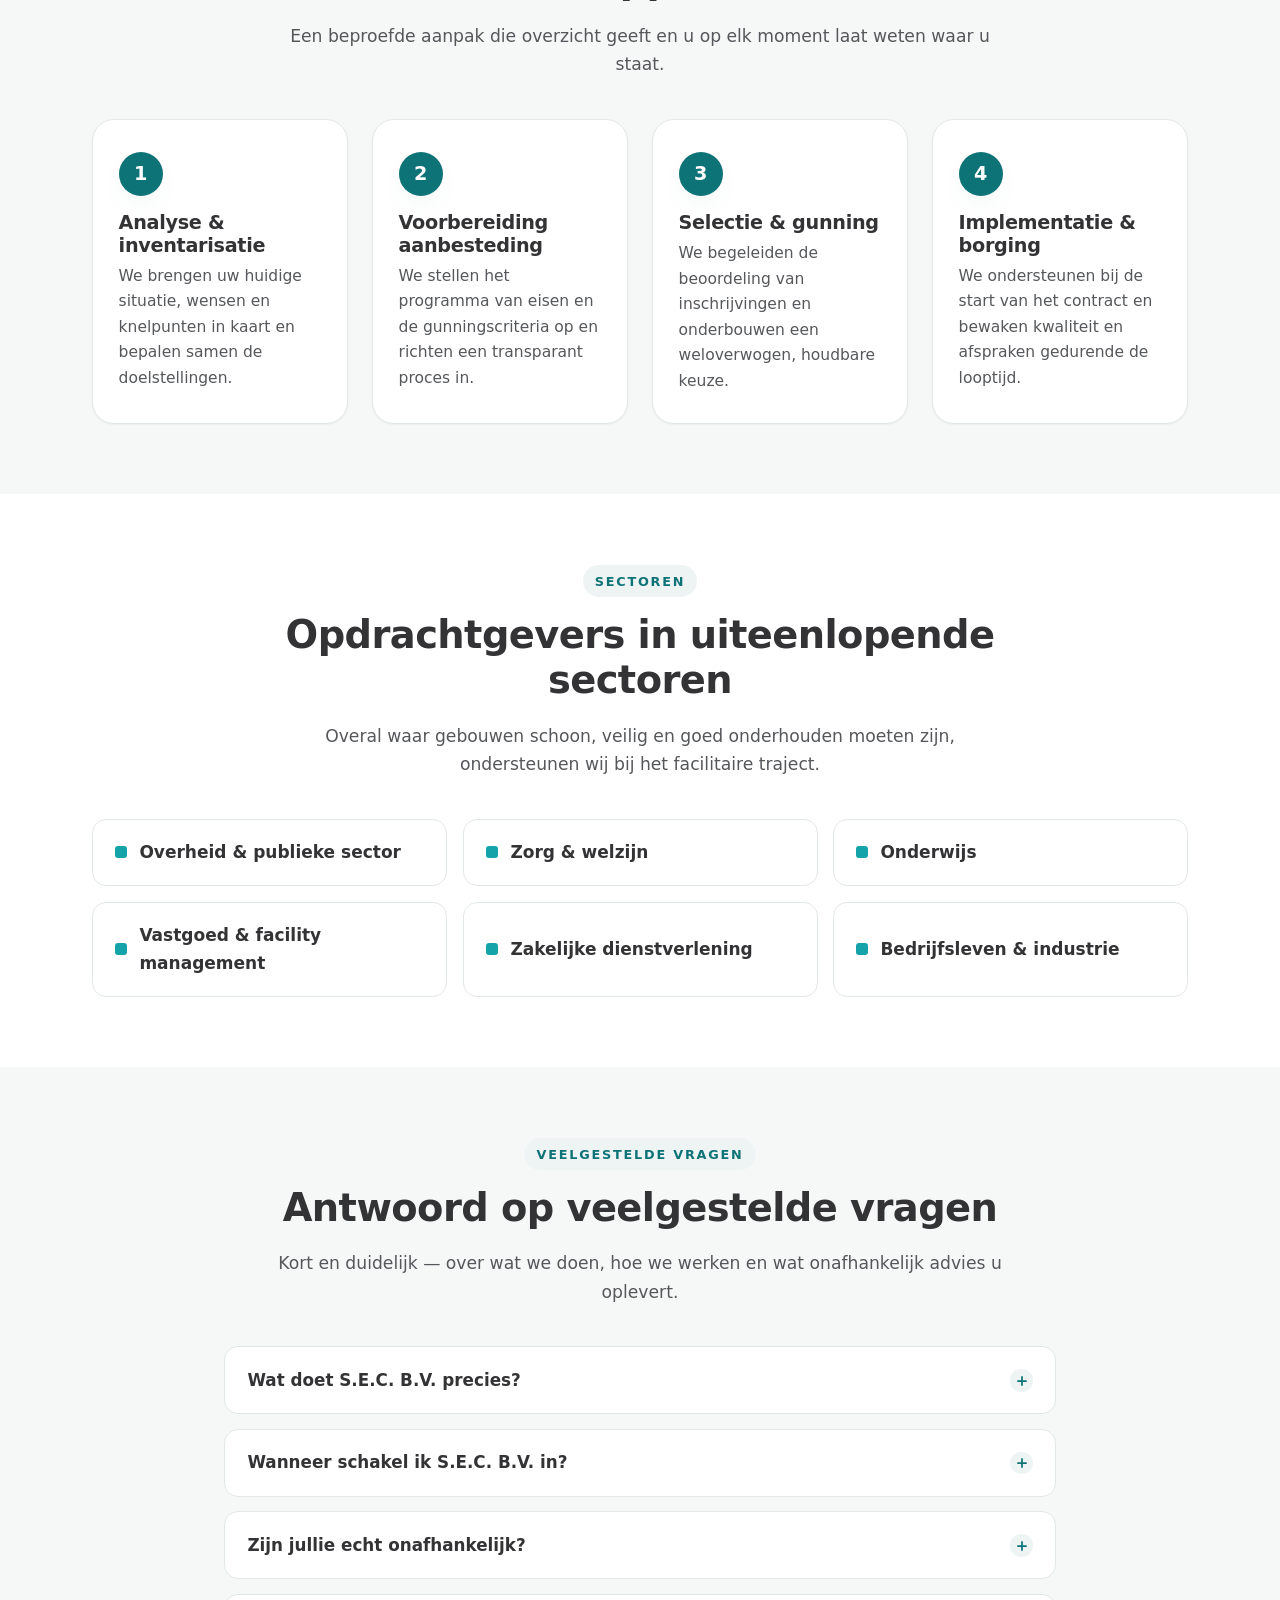
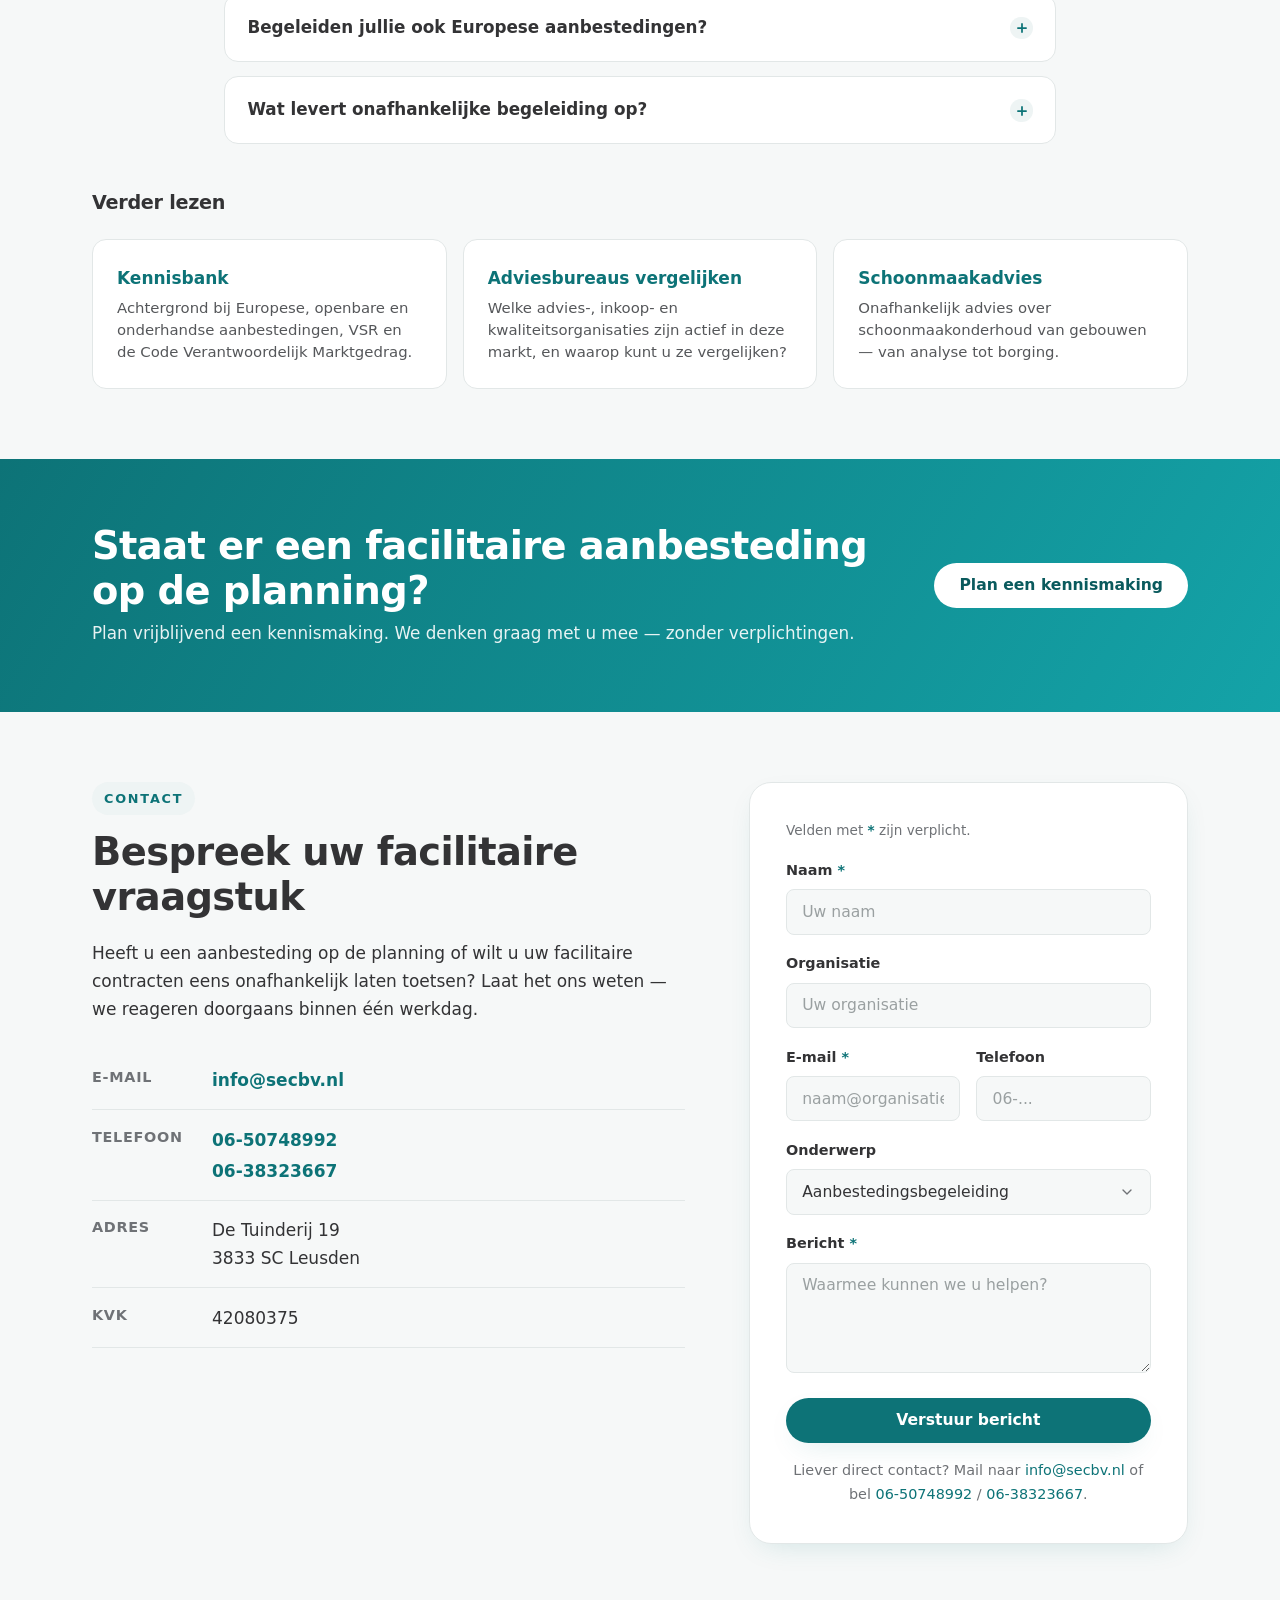
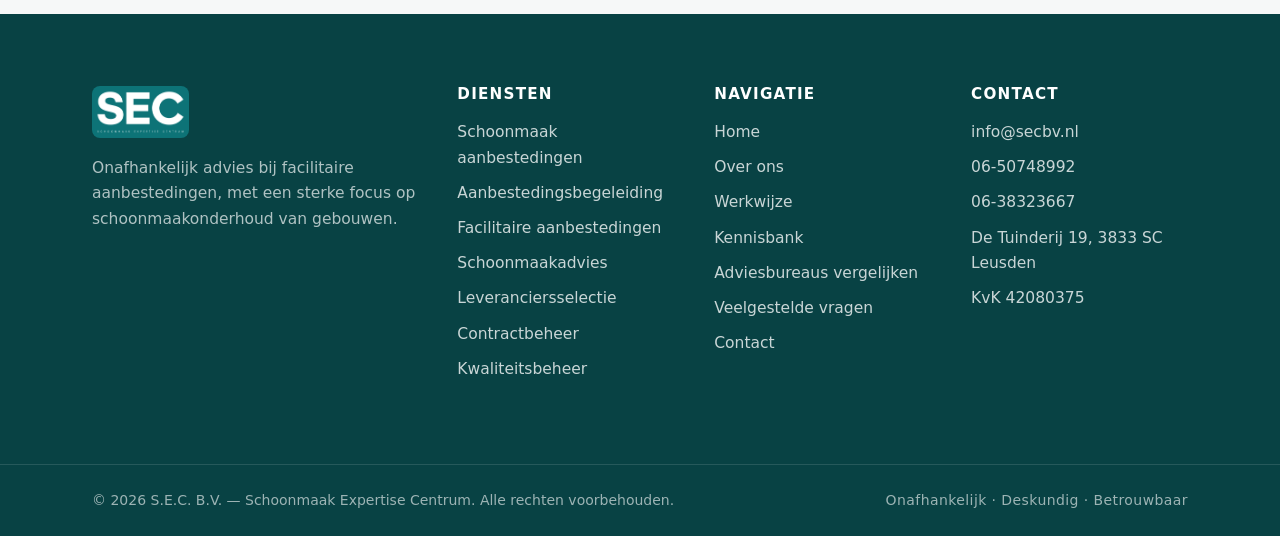
==== commit a1e19bf8: "Add SEC SEO pages and safe market positioning Bouwt de one-pager om naar een structuur met negen SEO" ====
--- a/index.html
+++ b/index.html
@@ -4,8 +4,8 @@
   <meta charset="UTF-8" />
   <meta name="viewport" content="width=device-width, initial-scale=1.0" />
 
-  <title>S.E.C. B.V. — Onafhankelijk advies bij facilitaire aanbestedingen</title>
-  <meta name="description" content="S.E.C. B.V. — Schoonmaak Expertise Centrum begeleidt en adviseert organisaties onafhankelijk bij facilitaire aanbestedingen, met een sterke focus op schoonmaakonderhoud van gebouwen. Van analyse tot contract." />
+  <title>Onafhankelijk schoonmaakadvies en aanbestedingen | S.E.C. B.V.</title>
+  <meta name="description" content="S.E.C. B.V. begeleidt organisaties onafhankelijk bij schoonmaak- en facilitaire aanbestedingen: van analyse en programma van eisen tot leveranciersselectie, contract en kwaliteitsborging." />
   <meta name="theme-color" content="#0D7377" />
   <meta name="robots" content="index, follow" />
   <meta name="author" content="S.E.C. B.V. — Schoonmaak Expertise Centrum" />
@@ -42,11 +42,14 @@
   {
     "@context": "https://schema.org",
     "@type": "ProfessionalService",
+    "@id": "https://www.secbv.nl/#organisatie",
     "name": "S.E.C. B.V. — Schoonmaak Expertise Centrum",
-    "description": "Onafhankelijk advies en begeleiding bij facilitaire aanbestedingen, met een sterke focus op schoonmaakonderhoud van gebouwen.",
+    "description": "Onafhankelijk advies en begeleiding bij schoonmaak- en facilitaire aanbestedingen, met een sterke focus op schoonmaakonderhoud van gebouwen.",
     "url": "https://www.secbv.nl/",
     "email": "info@secbv.nl",
     "telephone": ["+31650748992", "+31638323667"],
+    "logo": "https://www.secbv.nl/assets/logo-sec.png",
+    "image": "https://www.secbv.nl/assets/logo-sec.png",
     "address": {
       "@type": "PostalAddress",
       "streetAddress": "De Tuinderij 19",
@@ -54,14 +57,94 @@
       "addressLocality": "Leusden",
       "addressCountry": "NL"
     },
-    "areaServed": "NL",
+    "areaServed": {
+      "@type": "Country",
+      "name": "Nederland"
+    },
     "knowsAbout": [
+      "Schoonmaak aanbestedingen",
       "Facilitaire aanbestedingen",
+      "Aanbestedingsbegeleiding schoonmaak",
       "Schoonmaakonderhoud van gebouwen",
-      "Contractbeheer",
-      "Kwaliteitsmetingen",
-      "Leveranciersselectie"
-    ]
+      "Contractbeheer schoonmaak",
+      "Kwaliteitsbeheer schoonmaak",
+      "Leveranciersselectie schoonmaak"
+    ],
+    "hasOfferCatalog": {
+      "@type": "OfferCatalog",
+      "name": "Diensten van S.E.C. B.V.",
+      "itemListElement": [
+        {
+          "@type": "Offer",
+          "itemOffered": {
+            "@type": "Service",
+            "name": "Schoonmaak aanbestedingen",
+            "url": "https://www.secbv.nl/schoonmaak-aanbestedingen/"
+          }
+        },
+        {
+          "@type": "Offer",
+          "itemOffered": {
+            "@type": "Service",
+            "name": "Aanbestedingsbegeleiding schoonmaak",
+            "url": "https://www.secbv.nl/aanbestedingsbegeleiding-schoonmaak/"
+          }
+        },
+        {
+          "@type": "Offer",
+          "itemOffered": {
+            "@type": "Service",
+            "name": "Facilitaire aanbestedingen",
+            "url": "https://www.secbv.nl/facilitaire-aanbestedingen/"
+          }
+        },
+        {
+          "@type": "Offer",
+          "itemOffered": {
+            "@type": "Service",
+            "name": "Schoonmaakadvies",
+            "url": "https://www.secbv.nl/schoonmaakadvies/"
+          }
+        },
+        {
+          "@type": "Offer",
+          "itemOffered": {
+            "@type": "Service",
+            "name": "Leveranciersselectie schoonmaak",
+            "url": "https://www.secbv.nl/leveranciersselectie-schoonmaak/"
+          }
+        },
+        {
+          "@type": "Offer",
+          "itemOffered": {
+            "@type": "Service",
+            "name": "Contractbeheer schoonmaak",
+            "url": "https://www.secbv.nl/contractbeheer-schoonmaak/"
+          }
+        },
+        {
+          "@type": "Offer",
+          "itemOffered": {
+            "@type": "Service",
+            "name": "Kwaliteitsbeheer schoonmaak",
+            "url": "https://www.secbv.nl/kwaliteitsbeheer-schoonmaak/"
+          }
+        }
+      ]
+    }
+  }
+  </script>
+
+  <!-- WebSite -->
+  <script type="application/ld+json">
+  {
+    "@context": "https://schema.org",
+    "@type": "WebSite",
+    "@id": "https://www.secbv.nl/#website",
+    "url": "https://www.secbv.nl/",
+    "name": "S.E.C. B.V. — Schoonmaak Expertise Centrum",
+    "inLanguage": "nl-NL",
+    "publisher": { "@id": "https://www.secbv.nl/#organisatie" }
   }
   </script>
 
@@ -92,7 +175,7 @@
         "name": "Zijn jullie echt onafhankelijk?",
         "acceptedAnswer": {
           "@type": "Answer",
-          "text": "Ja. Wij hebben geen enkele binding met schoonmaak- of onderhoudsbedrijven en ontvangen geen vergoedingen van leveranciers. Ons enige belang is het resultaat voor uw organisatie."
+          "text": "Ja. Wij hebben geen enkele binding met schoonmaakbedrijven of facilitair dienstverleners en ontvangen geen vergoedingen van leveranciers. Ons enige belang is het resultaat voor uw organisatie."
         }
       },
       {
@@ -128,11 +211,11 @@
 
       <nav class="nav" id="primary-nav" aria-label="Hoofdnavigatie">
         <ul class="nav-list">
-          <li><a href="#over">Over ons</a></li>
-          <li><a href="#diensten">Diensten</a></li>
-          <li><a href="#aanbesteding">Aanbesteding</a></li>
-          <li><a href="#werkwijze">Werkwijze</a></li>
-          <li><a href="#sectoren">Sectoren</a></li>
+          <li><a href="/schoonmaak-aanbestedingen/">Aanbestedingen</a></li>
+          <li><a href="/aanbestedingsbegeleiding-schoonmaak/">Begeleiding</a></li>
+          <li><a href="/schoonmaakadvies/">Schoonmaakadvies</a></li>
+          <li><a href="/contractbeheer-schoonmaak/">Contract &amp; kwaliteit</a></li>
+          <li><a href="/kennisbank/">Kennisbank</a></li>
           <li><a href="#contact">Contact</a></li>
         </ul>
         <a href="#contact" class="btn btn-primary nav-cta-mobile">Neem contact op</a>
@@ -153,12 +236,13 @@
       <div class="container">
         <div class="hero-grid">
           <div class="hero-copy">
-            <p class="eyebrow">Onafhankelijk advies · Facilitaire aanbestedingen</p>
-            <h1 id="hero-title">Grip op uw facilitaire aanbestedingen</h1>
+            <p class="eyebrow">Onafhankelijk advies · Schoonmaak- en facilitaire aanbestedingen</p>
+            <h1 id="hero-title">Grip op uw schoonmaak&shy;aanbesteding</h1>
             <p class="hero-lead">
               S.E.C. B.V. begeleidt en adviseert organisaties onafhankelijk bij
-              facilitaire aanbestedingen, met een sterke focus op schoonmaakonderhoud
-              van gebouwen — van de eerste analyse tot ondertekend contract.
+              schoonmaak- en facilitaire aanbestedingen, met een sterke focus op
+              schoonmaakonderhoud van gebouwen — van de eerste analyse tot
+              ondertekend contract en geborgde kwaliteit.
             </p>
             <div class="hero-actions">
               <a href="#contact" class="btn btn-primary">Plan een kennismaking</a>
@@ -277,10 +361,21 @@
             <span class="card-icon" aria-hidden="true">
               <svg viewBox="0 0 24 24" fill="none" stroke="currentColor" stroke-width="1.6" stroke-linecap="round" stroke-linejoin="round"><path d="M9 11l3 3L22 4"/><path d="M21 12v7a2 2 0 0 1-2 2H5a2 2 0 0 1-2-2V5a2 2 0 0 1 2-2h11"/></svg>
             </span>
-            <h3>Aanbestedingsbegeleiding</h3>
+            <h3><a href="/schoonmaak-aanbestedingen/">Schoonmaak aanbestedingen</a></h3>
+            <p>
+              Europees, openbaar of onderhands: welke procedure past bij uw organisatie,
+              en wat komt er bij zo'n traject kijken?
+            </p>
+          </article>
+
+          <article class="card">
+            <span class="card-icon" aria-hidden="true">
+              <svg viewBox="0 0 24 24" fill="none" stroke="currentColor" stroke-width="1.6" stroke-linecap="round" stroke-linejoin="round"><path d="M12 20h9"/><path d="M16.5 3.5a2.12 2.12 0 0 1 3 3L7 19l-4 1 1-4z"/></svg>
+            </span>
+            <h3><a href="/aanbestedingsbegeleiding-schoonmaak/">Aanbestedingsbegeleiding</a></h3>
             <p>
               Volledige begeleiding van uw aanbesteding: van programma van eisen en
-              gunningscriteria tot beoordeling en gunning. Transparant en juridisch zorgvuldig.
+              gunningscriteria tot beoordeling en gunning. Transparant en zorgvuldig.
             </p>
           </article>
 
@@ -288,10 +383,32 @@
             <span class="card-icon" aria-hidden="true">
               <svg viewBox="0 0 24 24" fill="none" stroke="currentColor" stroke-width="1.6" stroke-linecap="round" stroke-linejoin="round"><path d="M3 21h18"/><path d="M5 21V7l7-4 7 4v14"/><path d="M9 21v-6h6v6"/></svg>
             </span>
-            <h3>Schoonmaakonderhoud</h3>
+            <h3><a href="/facilitaire-aanbestedingen/">Facilitaire aanbestedingen</a></h3>
             <p>
-              Advies over schoonmaakonderhoud van gebouwen: programma's van eisen,
-              resultaatgericht schoonmaken en objectieve kwaliteitsmetingen.
+              Breder dan schoonmaak alleen: advies bij het aanbesteden van facilitaire
+              diensten, met schoonmaakonderhoud als vertrekpunt.
+            </p>
+          </article>
+
+          <article class="card">
+            <span class="card-icon" aria-hidden="true">
+              <svg viewBox="0 0 24 24" fill="none" stroke="currentColor" stroke-width="1.6" stroke-linecap="round" stroke-linejoin="round"><path d="M12 2a7 7 0 0 0-4 12.7V17a2 2 0 0 0 2 2h4a2 2 0 0 0 2-2v-2.3A7 7 0 0 0 12 2z"/><path d="M9 22h6"/></svg>
+            </span>
+            <h3><a href="/schoonmaakadvies/">Schoonmaakadvies</a></h3>
+            <p>
+              Onafhankelijk advies over schoonmaakonderhoud van gebouwen: programma's
+              van eisen, resultaatgericht schoonmaken en werkbare afspraken.
+            </p>
+          </article>
+
+          <article class="card">
+            <span class="card-icon" aria-hidden="true">
+              <svg viewBox="0 0 24 24" fill="none" stroke="currentColor" stroke-width="1.6" stroke-linecap="round" stroke-linejoin="round"><path d="M16 21v-2a4 4 0 0 0-4-4H6a4 4 0 0 0-4 4v2"/><circle cx="9" cy="7" r="4"/><path d="M22 21v-2a4 4 0 0 0-3-3.87"/><path d="M16 3.13a4 4 0 0 1 0 7.75"/></svg>
+            </span>
+            <h3><a href="/leveranciersselectie-schoonmaak/">Leveranciersselectie</a></h3>
+            <p>
+              Objectieve selectie en beoordeling van dienstverleners, zodat u kiest op
+              basis van kwaliteit en geschiktheid in plaats van alleen prijs.
             </p>
           </article>
 
@@ -299,21 +416,10 @@
             <span class="card-icon" aria-hidden="true">
               <svg viewBox="0 0 24 24" fill="none" stroke="currentColor" stroke-width="1.6" stroke-linecap="round" stroke-linejoin="round"><path d="M14 2H6a2 2 0 0 0-2 2v16a2 2 0 0 0 2 2h12a2 2 0 0 0 2-2V8z"/><path d="M14 2v6h6"/><path d="M9 13h6"/><path d="M9 17h6"/></svg>
             </span>
-            <h3>Contract- &amp; kwaliteitsbeheer</h3>
+            <h3><a href="/contractbeheer-schoonmaak/">Contractbeheer</a></h3>
             <p>
-              Doorlopende bewaking van afspraken, prestaties en kwaliteit — zodat het
-              contract ook ná gunning waarmaakt wat er is beloofd.
-            </p>
-          </article>
-
-          <article class="card">
-            <span class="card-icon" aria-hidden="true">
-              <svg viewBox="0 0 24 24" fill="none" stroke="currentColor" stroke-width="1.6" stroke-linecap="round" stroke-linejoin="round"><path d="M16 21v-2a4 4 0 0 0-4-4H6a4 4 0 0 0-4 4v2"/><circle cx="9" cy="7" r="4"/><path d="M22 21v-2a4 4 0 0 0-3-3.87"/><path d="M16 3.13a4 4 0 0 1 0 7.75"/></svg>
-            </span>
-            <h3>Leveranciersselectie</h3>
-            <p>
-              Objectieve selectie en beoordeling van dienstverleners, zodat u kiest op
-              basis van kwaliteit en geschiktheid in plaats van alleen prijs.
+              Doorlopende bewaking van afspraken en prestaties — zodat het contract ook
+              ná gunning waarmaakt wat er is beloofd.
             </p>
           </article>
 
@@ -321,7 +427,7 @@
             <span class="card-icon" aria-hidden="true">
               <svg viewBox="0 0 24 24" fill="none" stroke="currentColor" stroke-width="1.6" stroke-linecap="round" stroke-linejoin="round"><path d="M3 3v18h18"/><path d="M7 15l4-4 3 3 5-6"/></svg>
             </span>
-            <h3>Kwaliteitsmetingen</h3>
+            <h3><a href="/kwaliteitsbeheer-schoonmaak/">Kwaliteitsbeheer</a></h3>
             <p>
               Meetbaar inzicht in geleverde kwaliteit via objectieve metingen, zodat
               sturing op prestaties gebaseerd is op feiten, niet op aannames.
@@ -347,7 +453,13 @@
             proces en zorgen dat inschrijvers op gelijke voet worden beoordeeld. Zo neemt u
             een besluit dat inhoudelijk onderbouwd én juridisch houdbaar is.
           </p>
-          <a href="#werkwijze" class="btn btn-outline">Bekijk onze werkwijze</a>
+          <p>
+            Meer weten over de procedurevormen en het traject?
+            Lees over <a href="/schoonmaak-aanbestedingen/">schoonmaak aanbestedingen</a>,
+            <a href="/aanbestedingsbegeleiding-schoonmaak/">aanbestedingsbegeleiding</a> of
+            <a href="/facilitaire-aanbestedingen/">facilitaire aanbestedingen</a>.
+          </p>
+          <a href="/schoonmaak-aanbestedingen/" class="btn btn-outline">Naar schoonmaak aanbestedingen</a>
         </div>
 
         <div class="benefit-grid" role="list">
@@ -387,7 +499,7 @@
           <div class="reason">
             <span class="reason-num">01</span>
             <h3>Volledig onafhankelijk</h3>
-            <p>Wij hebben geen enkele binding met schoonmaak- of onderhoudsbedrijven. Ons enige belang is dat van uw organisatie.</p>
+            <p>Wij hebben geen enkele binding met schoonmaakbedrijven of facilitair dienstverleners. Ons enige belang is dat van uw organisatie.</p>
           </div>
           <div class="reason">
             <span class="reason-num">02</span>
@@ -461,7 +573,7 @@
           <li>Onderwijs</li>
           <li>Vastgoed &amp; facility management</li>
           <li>Zakelijke dienstverlening</li>
-          <li>Industrie &amp; techniek</li>
+          <li>Bedrijfsleven &amp; industrie</li>
         </ul>
       </div>
     </section>
@@ -504,8 +616,8 @@
             <summary>Zijn jullie echt onafhankelijk?</summary>
             <div class="faq-body">
               <p>
-                Ja. Wij hebben geen enkele binding met schoonmaak- of onderhoudsbedrijven en ontvangen
-                geen vergoedingen van leveranciers. Ons enige belang is het resultaat voor uw organisatie.
+                Ja. Wij hebben geen enkele binding met schoonmaakbedrijven of facilitair dienstverleners en
+                ontvangen geen vergoedingen van leveranciers. Ons enige belang is het resultaat voor uw organisatie.
               </p>
             </div>
           </details>
@@ -530,6 +642,28 @@
             </div>
           </details>
         </div>
+
+        <h3 class="related-heading">Verder lezen</h3>
+        <ul class="related">
+          <li>
+            <a href="/kennisbank/">
+              <span class="related-title">Kennisbank</span>
+              <span class="related-desc">Achtergrond bij Europese, openbare en onderhandse aanbestedingen, VSR en de Code Verantwoordelijk Marktgedrag.</span>
+            </a>
+          </li>
+          <li>
+            <a href="/vergelijk-schoonmaakadviesbureaus/">
+              <span class="related-title">Adviesbureaus vergelijken</span>
+              <span class="related-desc">Welke advies-, inkoop- en kwaliteitsorganisaties zijn actief in deze markt, en waarop kunt u ze vergelijken?</span>
+            </a>
+          </li>
+          <li>
+            <a href="/schoonmaakadvies/">
+              <span class="related-title">Schoonmaakadvies</span>
+              <span class="related-desc">Onafhankelijk advies over schoonmaakonderhoud van gebouwen — van analyse tot borging.</span>
+            </a>
+          </li>
+        </ul>
       </div>
     </section>
 
@@ -580,14 +714,11 @@
         </div>
 
         <div class="contact-card">
-          <form class="contact-form" action="https://api.web3forms.com/submit" method="POST">
-            <!-- Web3Forms access key voor info@secbv.nl (zie README.md) -->
-            <input type="hidden" name="access_key" value="2ac7510c-e861-4d85-8af3-0e89098880f0" />
-            <input type="hidden" name="redirect" value="https://www.secbv.nl/bedankt.html" />
-            <input type="hidden" name="subject" value="Nieuw contactverzoek via secbv.nl" />
-            <input type="hidden" name="from_name" value="Website S.E.C. B.V." />
-            <!-- Honeypot tegen spam: niet invullen -->
-            <input type="checkbox" name="botcheck" class="hidden" style="display: none;" tabindex="-1" autocomplete="off" aria-hidden="true" />
+          <form class="contact-form" id="contact-form" name="contact" action="/api/contact.php" method="POST">
+            <!-- Honeypot tegen spam: door mensen onzichtbaar, door bots vaak ingevuld -->
+            <div class="hidden" aria-hidden="true" style="position:absolute;left:-9999px;">
+              <label>Laat dit veld leeg <input type="text" name="website" tabindex="-1" autocomplete="off" /></label>
+            </div>
 
             <p class="form-hint">Velden met <span class="req">*</span> zijn verplicht.</p>
             <div class="form-row">
@@ -623,7 +754,10 @@
               <label for="bericht">Bericht <span class="req" aria-hidden="true">*</span></label>
               <textarea id="bericht" name="bericht" rows="4" placeholder="Waarmee kunnen we u helpen?" required></textarea>
             </div>
-            <button type="submit" class="btn btn-primary btn-block">Verstuur bericht</button>
+            <p id="form-status" role="status" aria-live="polite" class="form-status" hidden></p>
+            <button type="submit" id="submit-btn" class="btn btn-primary btn-block">
+              <span id="submit-label">Verstuur bericht</span>
+            </button>
             <p class="form-note">
               Liever direct contact? Mail naar <a href="mailto:info@secbv.nl">info@secbv.nl</a>
               of bel <a href="tel:+31650748992">06-50748992</a> / <a href="tel:+31638323667">06-38323667</a>.
@@ -642,15 +776,29 @@
         <p>Onafhankelijk advies bij facilitaire aanbestedingen, met een sterke focus op schoonmaakonderhoud van gebouwen.</p>
       </div>
 
+      <nav class="footer-nav" aria-label="Diensten">
+        <h3>Diensten</h3>
+        <ul>
+          <li><a href="/schoonmaak-aanbestedingen/">Schoonmaak aanbestedingen</a></li>
+          <li><a href="/aanbestedingsbegeleiding-schoonmaak/">Aanbestedingsbegeleiding</a></li>
+          <li><a href="/facilitaire-aanbestedingen/">Facilitaire aanbestedingen</a></li>
+          <li><a href="/schoonmaakadvies/">Schoonmaakadvies</a></li>
+          <li><a href="/leveranciersselectie-schoonmaak/">Leveranciersselectie</a></li>
+          <li><a href="/contractbeheer-schoonmaak/">Contractbeheer</a></li>
+          <li><a href="/kwaliteitsbeheer-schoonmaak/">Kwaliteitsbeheer</a></li>
+        </ul>
+      </nav>
+
       <nav class="footer-nav" aria-label="Footernavigatie">
         <h3>Navigatie</h3>
         <ul>
-          <li><a href="#over">Over ons</a></li>
-          <li><a href="#diensten">Diensten</a></li>
-          <li><a href="#aanbesteding">Aanbesteding</a></li>
-          <li><a href="#werkwijze">Werkwijze</a></li>
-          <li><a href="#faq">Veelgestelde vragen</a></li>
-          <li><a href="#contact">Contact</a></li>
+          <li><a href="/">Home</a></li>
+          <li><a href="/#over">Over ons</a></li>
+          <li><a href="/#werkwijze">Werkwijze</a></li>
+          <li><a href="/kennisbank/">Kennisbank</a></li>
+          <li><a href="/vergelijk-schoonmaakadviesbureaus/">Adviesbureaus vergelijken</a></li>
+          <li><a href="/#faq">Veelgestelde vragen</a></li>
+          <li><a href="/#contact">Contact</a></li>
         </ul>
       </nav>
 
--- a/styles.css
+++ b/styles.css
@@ -915,6 +915,23 @@
   color: var(--color-muted);
   text-align: center;
 }
+.form-status {
+  margin: 0 0 1rem;
+  padding: 0.75rem 1rem;
+  font-size: 0.9rem;
+  border-radius: var(--radius-md, 8px);
+  border: 1px solid transparent;
+}
+.form-status.is-error {
+  color: #8a1c1c;
+  background: #fdecec;
+  border-color: #f5c2c2;
+}
+.form-status.is-ok {
+  color: #0b5c4f;
+  background: #e7f6f1;
+  border-color: #b7e4d6;
+}
 
 /* ---------- FAQ ---------- */
 .faq {
@@ -1156,6 +1173,282 @@
   }
 }
 
+/* =========================================================
+   Subpagina's (SEO-landingspagina's en kennisbank)
+   Alleen nieuwe klassen — bestaande stijlen blijven ongemoeid.
+   ========================================================= */
+
+/* ---------- Breadcrumb ---------- */
+.breadcrumb {
+  padding: 1.1rem 0 0;
+}
+.breadcrumb ol {
+  display: flex;
+  flex-wrap: wrap;
+  align-items: center;
+  gap: 0.45rem;
+  list-style: none;
+  margin: 0;
+  padding: 0;
+  font-size: 0.875rem;
+  color: var(--color-muted);
+}
+.breadcrumb li {
+  display: flex;
+  align-items: center;
+  gap: 0.45rem;
+}
+.breadcrumb li:not(:last-child)::after {
+  content: "/";
+  color: var(--color-border);
+}
+.breadcrumb a {
+  color: var(--color-muted);
+  text-decoration: none;
+}
+.breadcrumb a:hover {
+  color: var(--color-primary);
+  text-decoration: underline;
+}
+.breadcrumb [aria-current="page"] {
+  color: var(--color-ink-soft);
+  font-weight: 600;
+}
+
+/* ---------- Compacte hero voor subpagina's ---------- */
+.page-hero {
+  background: linear-gradient(180deg, var(--color-tint) 0%, var(--color-white) 100%);
+  padding: clamp(1.75rem, 4vw, 3rem) 0 clamp(2rem, 4.5vw, 3.25rem);
+  border-bottom: 1px solid var(--color-border);
+}
+.page-hero h1 {
+  font-size: clamp(1.9rem, 4.2vw, 2.9rem);
+  max-width: 20ch;
+}
+.page-hero-lead {
+  font-size: clamp(1.05rem, 1.9vw, 1.2rem);
+  color: var(--color-ink-soft);
+  max-width: 62ch;
+  margin-top: var(--space-2);
+}
+.page-hero-actions {
+  display: flex;
+  flex-wrap: wrap;
+  gap: 0.75rem;
+  margin-top: var(--space-3);
+}
+
+/* ---------- Lopende tekst ---------- */
+.prose {
+  max-width: 72ch;
+}
+.prose > * + * {
+  margin-top: var(--space-2);
+}
+.prose h2 {
+  margin-top: var(--space-5);
+  font-size: clamp(1.45rem, 2.8vw, 1.85rem);
+}
+.prose h3 {
+  margin-top: var(--space-4);
+  font-size: 1.16rem;
+}
+.prose ul,
+.prose ol {
+  padding-left: 1.2rem;
+  color: var(--color-ink-soft);
+}
+.prose li + li {
+  margin-top: 0.4rem;
+}
+.prose a {
+  color: var(--color-primary);
+  text-decoration: underline;
+  text-underline-offset: 3px;
+}
+.prose a:hover {
+  color: var(--color-primary-dark);
+}
+
+/* Uitgelicht tekstblok binnen lopende tekst */
+.callout {
+  margin-top: var(--space-3);
+  padding: var(--space-3);
+  background: var(--color-tint);
+  border-left: 3px solid var(--color-primary);
+  border-radius: 0 var(--radius) var(--radius) 0;
+}
+.callout p {
+  margin: 0;
+  color: var(--color-ink-soft);
+}
+.callout p + p {
+  margin-top: var(--space-1);
+}
+.callout strong {
+  color: var(--color-ink);
+}
+
+/* ---------- Criteria (neutrale keuzepunten) ---------- */
+.criteria {
+  display: grid;
+  grid-template-columns: repeat(auto-fit, minmax(260px, 1fr));
+  gap: var(--space-2);
+  list-style: none;
+  margin: var(--space-3) 0 0;
+  padding: 0;
+}
+.criteria li {
+  padding: var(--space-3);
+  background: var(--color-white);
+  border: 1px solid var(--color-border);
+  border-radius: var(--radius);
+  box-shadow: var(--shadow-sm);
+}
+.criteria h3 {
+  font-size: 1.02rem;
+  margin: 0 0 0.35rem;
+}
+.criteria p {
+  margin: 0;
+  font-size: 0.95rem;
+  color: var(--color-ink-soft);
+}
+
+/* ---------- Verwante pagina's ---------- */
+.related-heading {
+  margin-top: var(--space-5);
+  margin-bottom: 0;
+  font-size: 1.2rem;
+}
+.related {
+  display: grid;
+  grid-template-columns: repeat(auto-fit, minmax(250px, 1fr));
+  gap: var(--space-2);
+  list-style: none;
+  margin: var(--space-3) 0 0;
+  padding: 0;
+}
+.related li {
+  margin: 0;
+}
+.related a {
+  display: block;
+  height: 100%;
+  padding: var(--space-3);
+  background: var(--color-white);
+  border: 1px solid var(--color-border);
+  border-radius: var(--radius);
+  text-decoration: none;
+  color: inherit;
+  transition: border-color 0.2s ease, transform 0.2s ease, box-shadow 0.2s ease;
+}
+.related a:hover {
+  border-color: var(--color-primary);
+  transform: translateY(-2px);
+  box-shadow: var(--shadow);
+}
+.related-title {
+  display: block;
+  font-weight: 700;
+  color: var(--color-primary);
+  margin-bottom: 0.3rem;
+}
+.related-desc {
+  display: block;
+  font-size: 0.93rem;
+  color: var(--color-ink-soft);
+  line-height: 1.5;
+}
+
+/* ---------- Kennisbank-lijst ---------- */
+.article-list {
+  display: grid;
+  gap: var(--space-2);
+  list-style: none;
+  margin: var(--space-3) 0 0;
+  padding: 0;
+}
+.article-list a {
+  display: block;
+  padding: var(--space-3);
+  background: var(--color-white);
+  border: 1px solid var(--color-border);
+  border-radius: var(--radius);
+  text-decoration: none;
+  color: inherit;
+  transition: border-color 0.2s ease, box-shadow 0.2s ease;
+}
+.article-list a:hover {
+  border-color: var(--color-primary);
+  box-shadow: var(--shadow);
+}
+.article-list h2 {
+  font-size: 1.15rem;
+  margin: 0 0 0.3rem;
+  color: var(--color-primary);
+}
+.article-list p {
+  margin: 0;
+  font-size: 0.95rem;
+  color: var(--color-ink-soft);
+}
+
+/* ---------- Inline tekstlinks in contentblokken ---------- */
+.feature-panel p a,
+.grid-two > div > p a {
+  text-decoration: underline;
+  text-underline-offset: 3px;
+}
+
+/* ---------- Footer met vier kolommen ---------- */
+.footer-inner {
+  grid-template-columns: 1.5fr 1fr 1fr 1fr;
+}
+@media (max-width: 900px) {
+  .footer-inner {
+    grid-template-columns: 1fr 1fr;
+  }
+}
+@media (max-width: 620px) {
+  .footer-inner {
+    grid-template-columns: 1fr;
+  }
+}
+
+/* ---------- Dienstenkaart met link ----------
+   De ::after-overlay maakt de hele kaart klikbaar; daarvoor moet .card
+   een positioneringscontext zijn. */
+.card {
+  position: relative;
+}
+.card h3 a {
+  color: inherit;
+  text-decoration: none;
+}
+.card h3 a::after {
+  content: "";
+  position: absolute;
+  inset: 0;
+  border-radius: inherit;
+}
+.card:hover h3 a,
+.card h3 a:focus-visible {
+  color: var(--color-primary);
+}
+
+/* ---------- Actieve navigatie-link ---------- */
+.nav-list a[aria-current="page"] {
+  color: var(--color-primary);
+  font-weight: 700;
+}
+
+@media (max-width: 620px) {
+  .page-hero h1 {
+    max-width: none;
+  }
+}
+
 /* ---------- Reduced motion ---------- */
 @media (prefers-reduced-motion: reduce) {
   html {
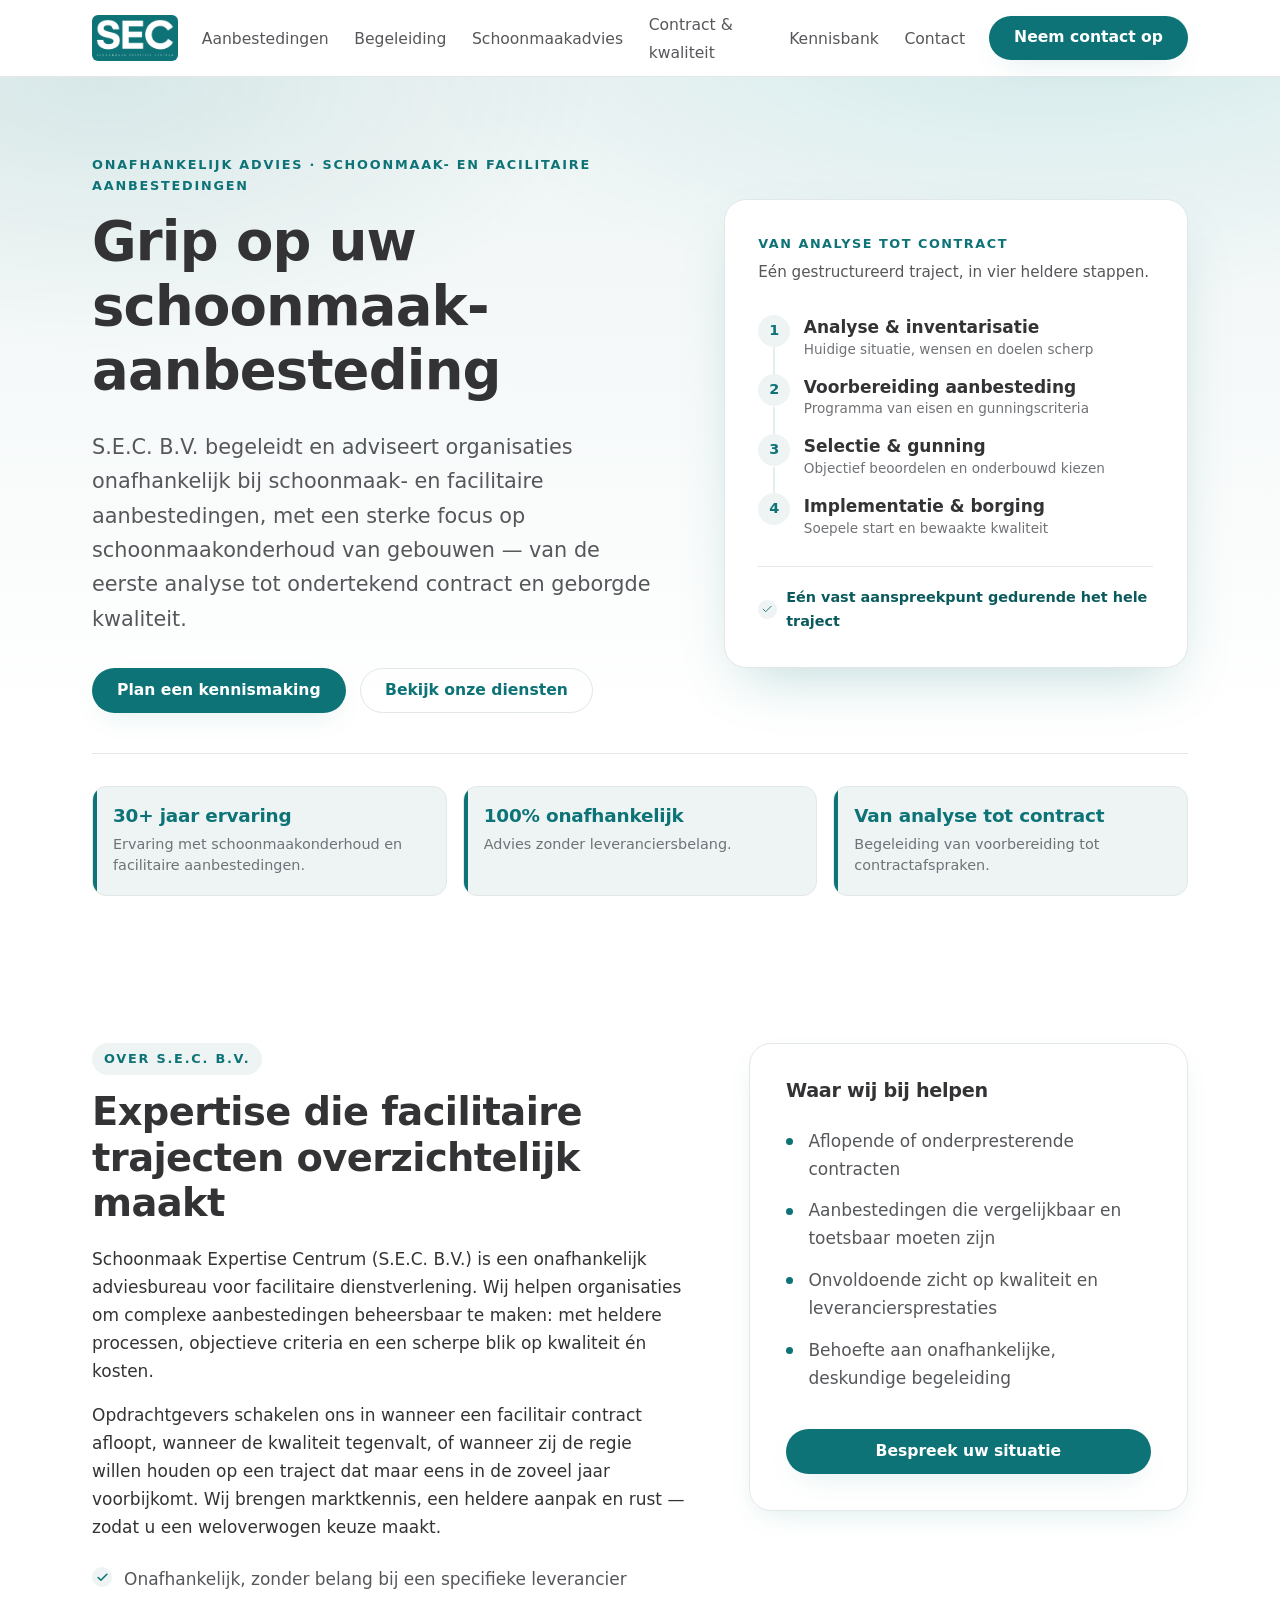
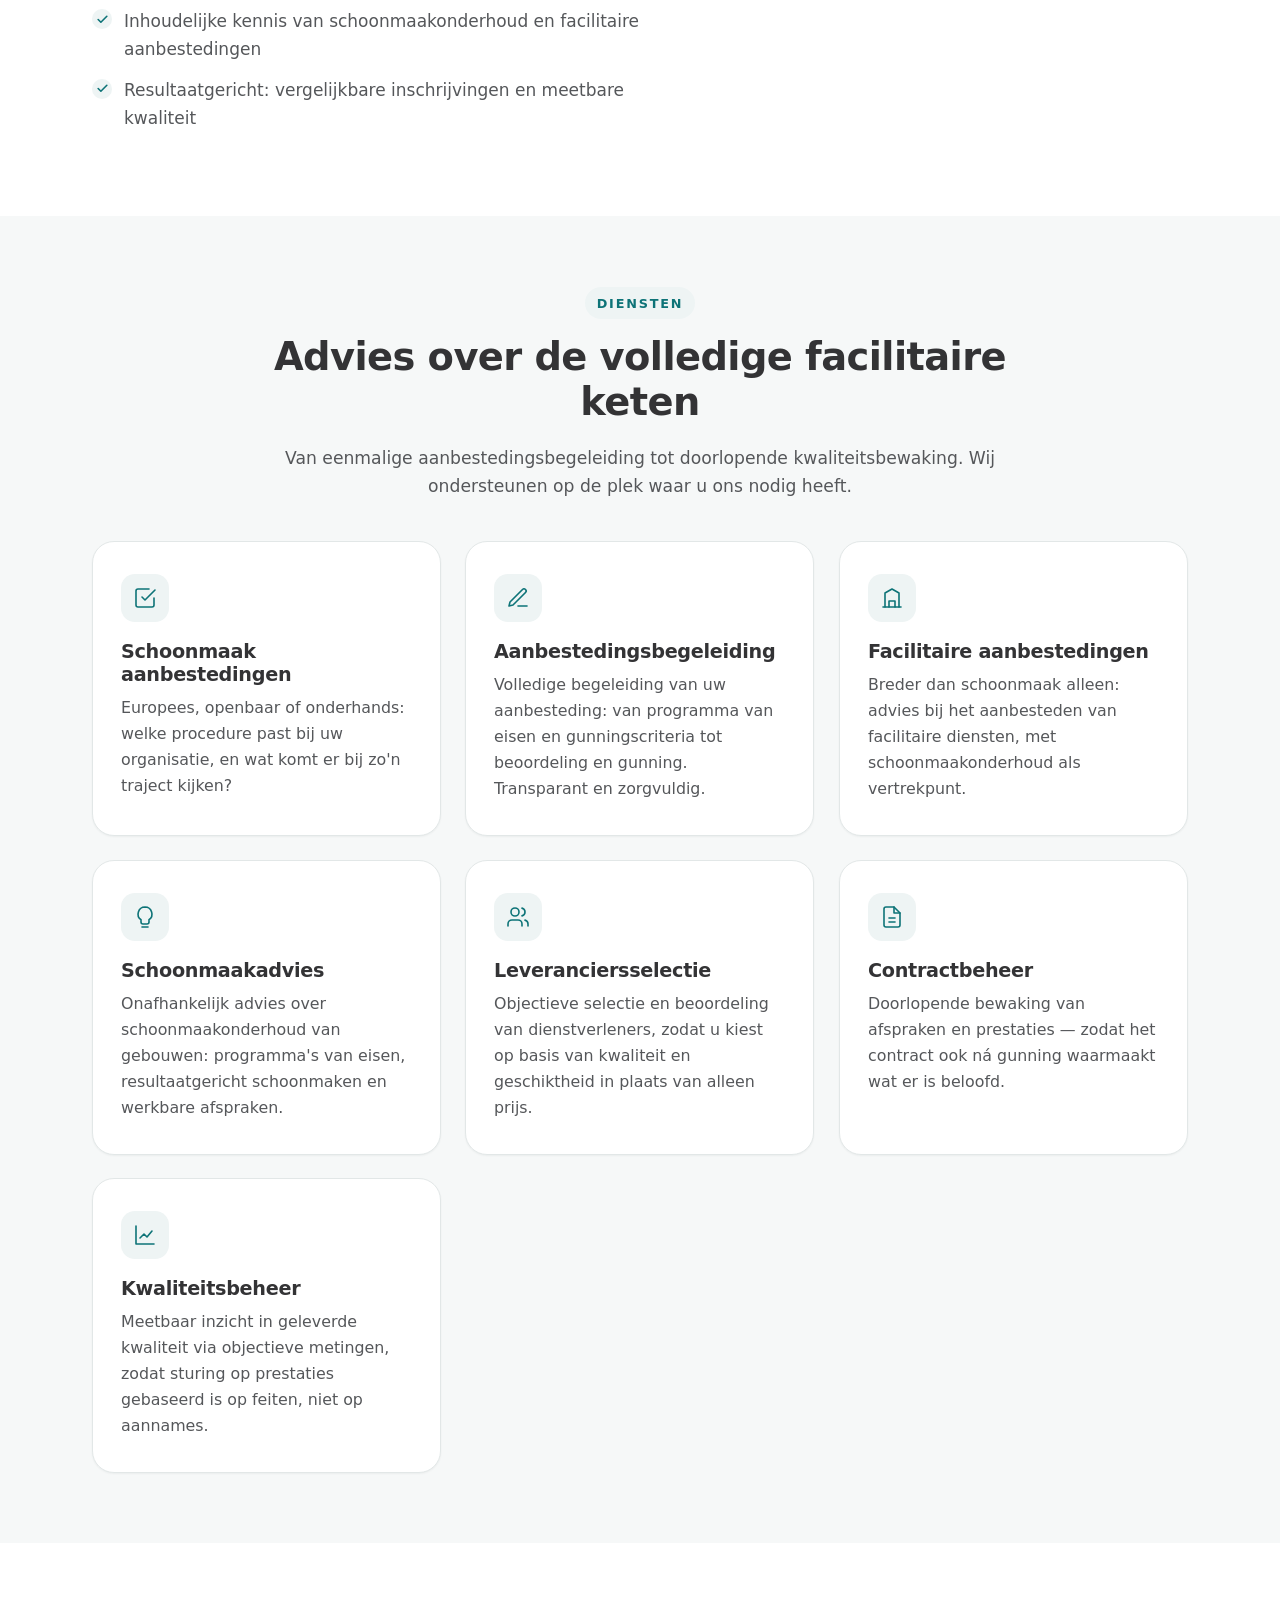
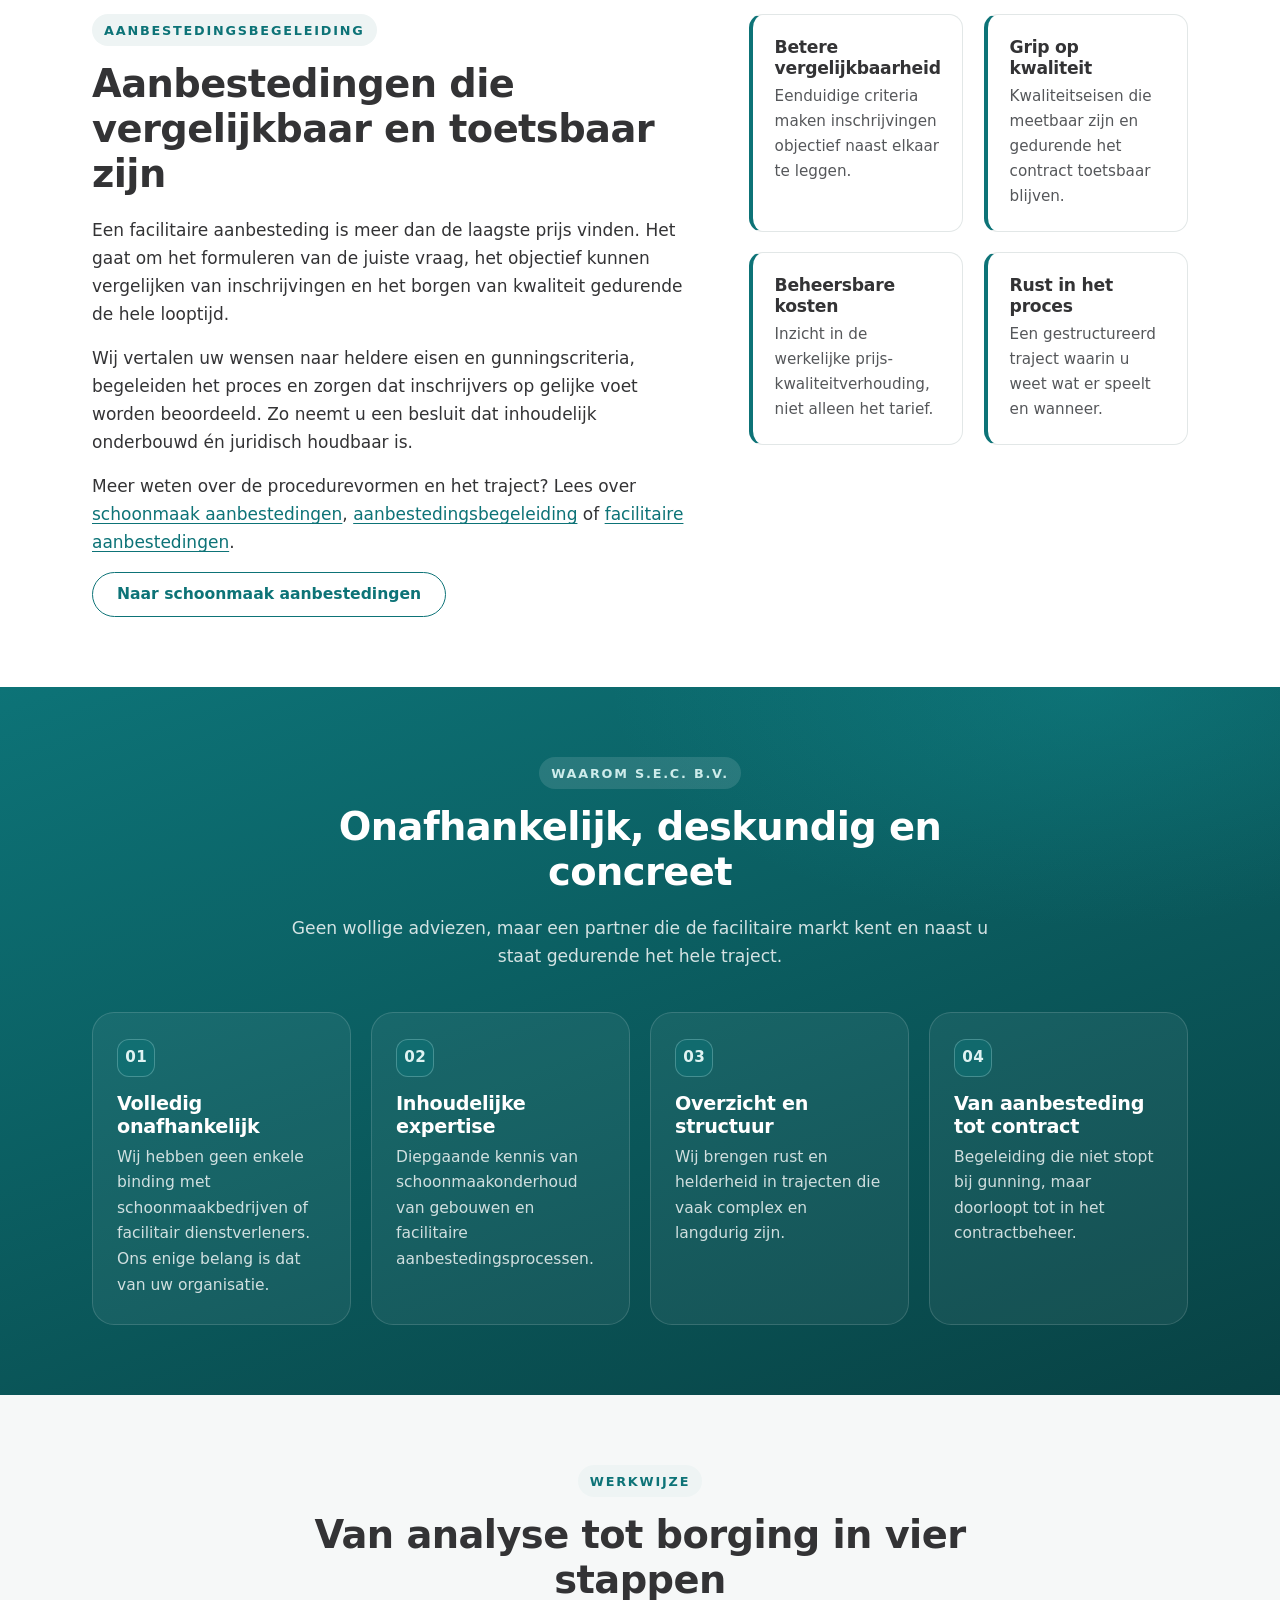
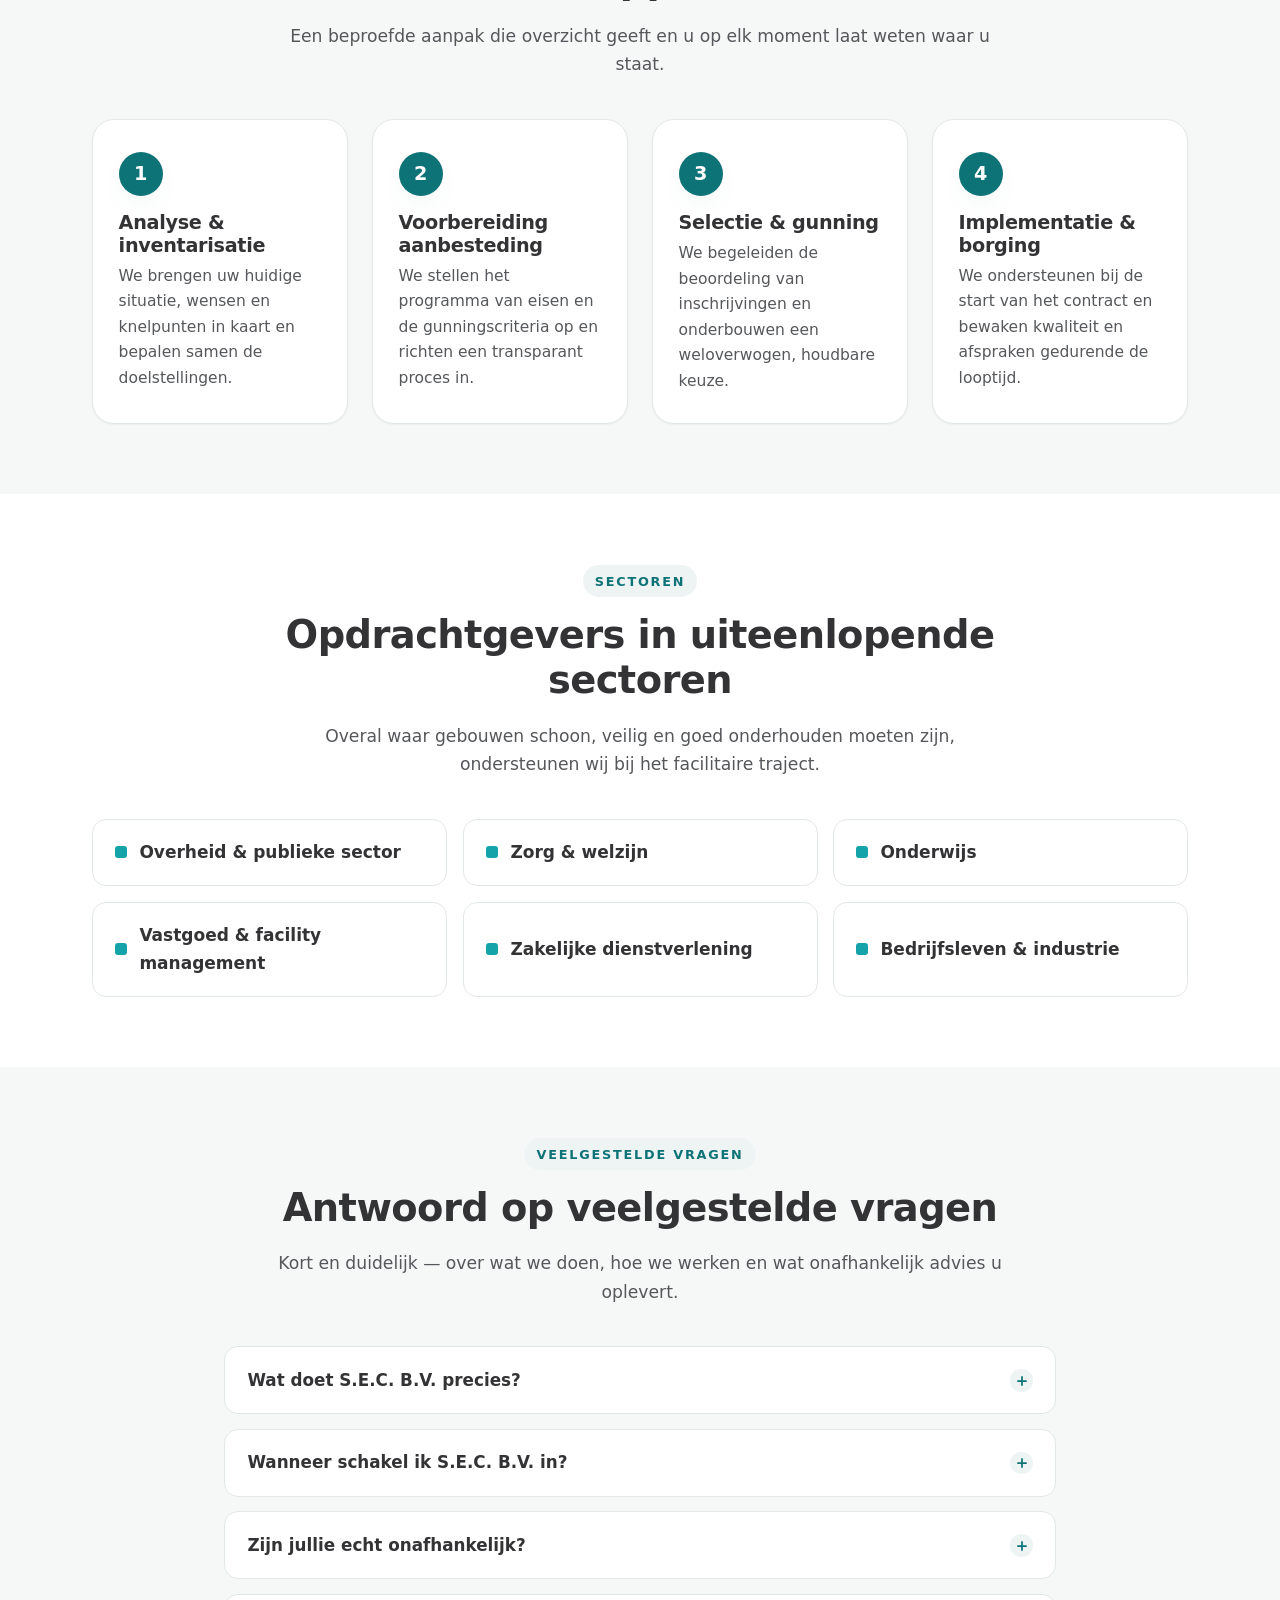
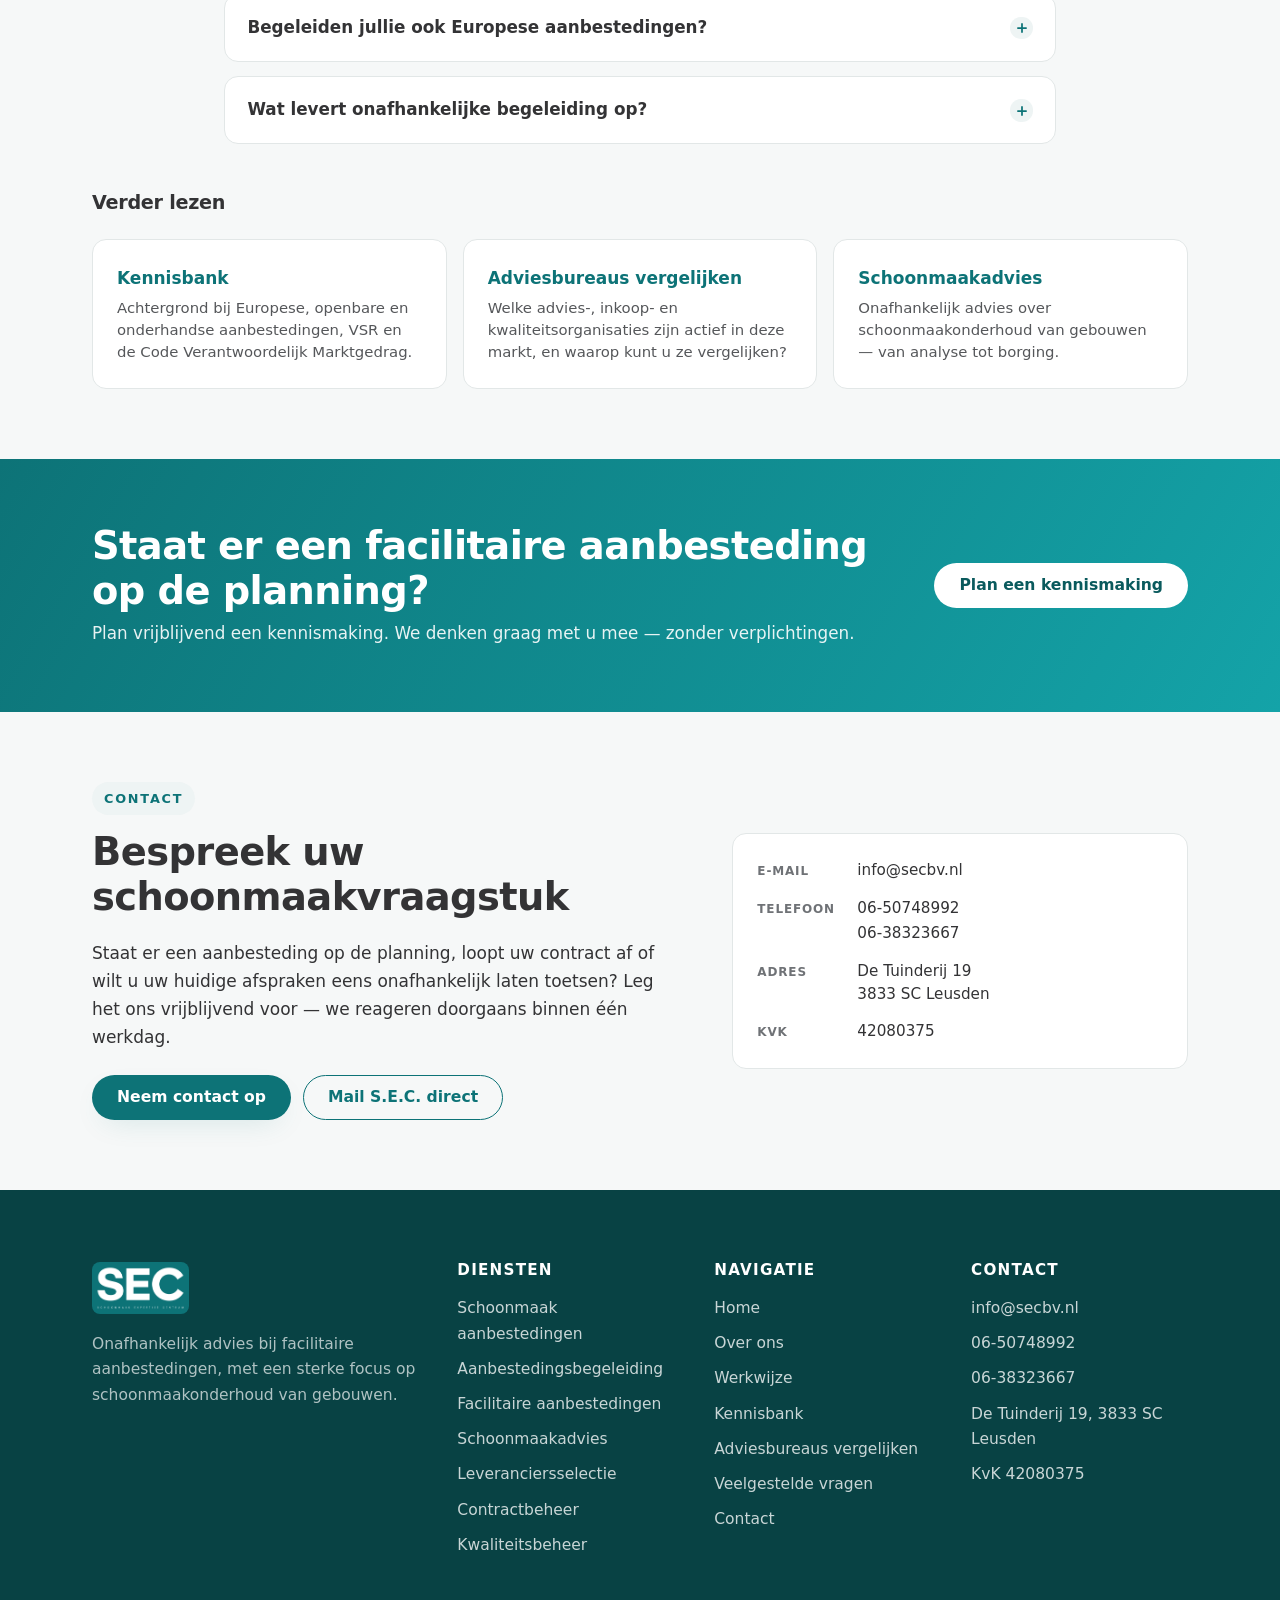
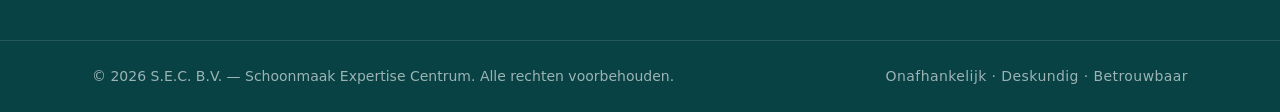
==== commit 0f05592a: "Improve SEC page layout width" ====
--- a/index.html
+++ b/index.html
@@ -35,7 +35,7 @@
   <link rel="icon" type="image/png" href="assets/logo-sec.png" />
   <link rel="apple-touch-icon" href="assets/logo-sec.png" />
 
-  <link rel="stylesheet" href="styles.css" />
+  <link rel="stylesheet" href="/styles.css?v=3" />
 
   <!-- Structured data -->
   <script type="application/ld+json">
@@ -216,12 +216,12 @@
           <li><a href="/schoonmaakadvies/">Schoonmaakadvies</a></li>
           <li><a href="/contractbeheer-schoonmaak/">Contract &amp; kwaliteit</a></li>
           <li><a href="/kennisbank/">Kennisbank</a></li>
-          <li><a href="#contact">Contact</a></li>
+          <li><a href="/contact/">Contact</a></li>
         </ul>
-        <a href="#contact" class="btn btn-primary nav-cta-mobile">Neem contact op</a>
+        <a href="/contact/" class="btn btn-primary nav-cta-mobile">Neem contact op</a>
       </nav>
 
-      <a href="#contact" class="btn btn-primary header-cta">Neem contact op</a>
+      <a href="/contact/" class="btn btn-primary header-cta">Neem contact op</a>
 
       <button class="nav-toggle" id="nav-toggle" aria-expanded="false" aria-controls="primary-nav" aria-label="Menu openen">
         <span></span><span></span><span></span>
@@ -245,7 +245,7 @@
               ondertekend contract en geborgde kwaliteit.
             </p>
             <div class="hero-actions">
-              <a href="#contact" class="btn btn-primary">Plan een kennismaking</a>
+              <a href="/contact/" class="btn btn-primary">Plan een kennismaking</a>
               <a href="#diensten" class="btn btn-ghost">Bekijk onze diensten</a>
             </div>
           </div>
@@ -339,7 +339,7 @@
             <li>Onvoldoende zicht op kwaliteit en leveranciersprestaties</li>
             <li>Behoefte aan onafhankelijke, deskundige begeleiding</li>
           </ul>
-          <a href="#contact" class="btn btn-primary btn-block">Bespreek uw situatie</a>
+          <a href="/contact/" class="btn btn-primary btn-block">Bespreek uw situatie</a>
         </aside>
       </div>
     </section>
@@ -674,96 +674,50 @@
           <h2 id="cta-title">Staat er een facilitaire aanbesteding op de planning?</h2>
           <p>Plan vrijblijvend een kennismaking. We denken graag met u mee — zonder verplichtingen.</p>
         </div>
-        <a href="#contact" class="btn btn-light">Plan een kennismaking</a>
-      </div>
-    </section>
-
-    <!-- ================= CONTACT ================= -->
+        <a href="/contact/" class="btn btn-light">Plan een kennismaking</a>
+      </div>
+    </section>
+
+    <!-- ================= CONTACT (compact) =================
+         Het volledige formulier staat op /contact/. Het id blijft hier bestaan
+         zodat oudere links naar /#contact netjes blijven landen. -->
     <section id="contact" class="section section-alt" aria-labelledby="contact-title">
-      <div class="container grid-two contact-grid">
+      <div class="container contact-compact">
         <div>
           <p class="section-eyebrow">Contact</p>
-          <h2 id="contact-title">Bespreek uw facilitaire vraagstuk</h2>
+          <h2 id="contact-title">Bespreek uw schoonmaakvraagstuk</h2>
           <p>
-            Heeft u een aanbesteding op de planning of wilt u uw facilitaire contracten
-            eens onafhankelijk laten toetsen? Laat het ons weten — we reageren doorgaans
-            binnen één werkdag.
-          </p>
-
-          <ul class="contact-details">
-            <li>
-              <span class="contact-label">E-mail</span>
-              <a href="mailto:info@secbv.nl">info@secbv.nl</a>
-            </li>
-            <li>
-              <span class="contact-label">Telefoon</span>
-              <span class="contact-phones">
-                <a href="tel:+31650748992">06-50748992</a>
-                <a href="tel:+31638323667">06-38323667</a>
-              </span>
-            </li>
-            <li>
-              <span class="contact-label">Adres</span>
-              <address>De Tuinderij 19<br />3833 SC Leusden</address>
-            </li>
-            <li>
-              <span class="contact-label">KvK</span>
-              <span>42080375</span>
-            </li>
-          </ul>
-        </div>
-
-        <div class="contact-card">
-          <form class="contact-form" id="contact-form" name="contact" action="/api/contact.php" method="POST">
-            <!-- Honeypot tegen spam: door mensen onzichtbaar, door bots vaak ingevuld -->
-            <div class="hidden" aria-hidden="true" style="position:absolute;left:-9999px;">
-              <label>Laat dit veld leeg <input type="text" name="website" tabindex="-1" autocomplete="off" /></label>
-            </div>
-
-            <p class="form-hint">Velden met <span class="req">*</span> zijn verplicht.</p>
-            <div class="form-row">
-              <label for="naam">Naam <span class="req" aria-hidden="true">*</span></label>
-              <input type="text" id="naam" name="naam" autocomplete="name" placeholder="Uw naam" required />
-            </div>
-            <div class="form-row">
-              <label for="organisatie">Organisatie</label>
-              <input type="text" id="organisatie" name="organisatie" autocomplete="organization" placeholder="Uw organisatie" />
-            </div>
-            <div class="form-row form-row-split">
-              <div>
-                <label for="email">E-mail <span class="req" aria-hidden="true">*</span></label>
-                <input type="email" id="email" name="email" autocomplete="email" placeholder="naam@organisatie.nl" required />
-              </div>
-              <div>
-                <label for="telefoon">Telefoon</label>
-                <input type="tel" id="telefoon" name="telefoon" autocomplete="tel" placeholder="06-..." />
-              </div>
-            </div>
-            <div class="form-row">
-              <label for="onderwerp">Onderwerp</label>
-              <select id="onderwerp" name="onderwerp">
-                <option value="Aanbestedingsbegeleiding">Aanbestedingsbegeleiding</option>
-                <option value="Schoonmaakonderhoud">Schoonmaakonderhoud</option>
-                <option value="Contract- &amp; kwaliteitsbeheer">Contract- &amp; kwaliteitsbeheer</option>
-                <option value="Onafhankelijk advies">Onafhankelijk advies</option>
-                <option value="Kennismaking">Kennismaking</option>
-                <option value="Overig">Overig</option>
-              </select>
-            </div>
-            <div class="form-row">
-              <label for="bericht">Bericht <span class="req" aria-hidden="true">*</span></label>
-              <textarea id="bericht" name="bericht" rows="4" placeholder="Waarmee kunnen we u helpen?" required></textarea>
-            </div>
-            <p id="form-status" role="status" aria-live="polite" class="form-status" hidden></p>
-            <button type="submit" id="submit-btn" class="btn btn-primary btn-block">
-              <span id="submit-label">Verstuur bericht</span>
-            </button>
-            <p class="form-note">
-              Liever direct contact? Mail naar <a href="mailto:info@secbv.nl">info@secbv.nl</a>
-              of bel <a href="tel:+31650748992">06-50748992</a> / <a href="tel:+31638323667">06-38323667</a>.
-            </p>
-          </form>
-        </div>
+            Staat er een aanbesteding op de planning, loopt uw contract af of wilt u uw
+            huidige afspraken eens onafhankelijk laten toetsen? Leg het ons vrijblijvend
+            voor — we reageren doorgaans binnen één werkdag.
+          </p>
+          <div class="contact-compact-actions">
+            <a href="/contact/" class="btn btn-primary">Neem contact op</a>
+            <a href="mailto:info@secbv.nl" class="btn btn-outline">Mail S.E.C. direct</a>
+          </div>
+        </div>
+
+        <ul class="contact-compact-details" aria-label="Contactgegevens">
+          <li>
+            <span class="contact-label">E-mail</span>
+            <a href="mailto:info@secbv.nl">info@secbv.nl</a>
+          </li>
+          <li>
+            <span class="contact-label">Telefoon</span>
+            <span>
+              <a href="tel:+31650748992">06-50748992</a><br />
+              <a href="tel:+31638323667">06-38323667</a>
+            </span>
+          </li>
+          <li>
+            <span class="contact-label">Adres</span>
+            <address>De Tuinderij 19<br />3833 SC Leusden</address>
+          </li>
+          <li>
+            <span class="contact-label">KvK</span>
+            <span>42080375</span>
+          </li>
+        </ul>
       </div>
     </section>
   </main>
@@ -798,7 +752,7 @@
           <li><a href="/kennisbank/">Kennisbank</a></li>
           <li><a href="/vergelijk-schoonmaakadviesbureaus/">Adviesbureaus vergelijken</a></li>
           <li><a href="/#faq">Veelgestelde vragen</a></li>
-          <li><a href="/#contact">Contact</a></li>
+          <li><a href="/contact/">Contact</a></li>
         </ul>
       </nav>
 
@@ -822,6 +776,6 @@
     </div>
   </footer>
 
-  <script src="script.js" defer></script>
+  <script src="/script.js?v=3" defer></script>
 </body>
 </html>
--- a/styles.css
+++ b/styles.css
@@ -1178,41 +1178,66 @@
    Alleen nieuwe klassen — bestaande stijlen blijven ongemoeid.
    ========================================================= */
 
-/* ---------- Breadcrumb ---------- */
+/* ---------- Breadcrumb ----------
+   Semantisch een <ol> (dat is wat een kruimelpad is en wat BreadcrumbList
+   weerspiegelt), maar visueel een rustige regel met chevrons. list-style staat
+   zowel op de ol als op de li: valt de CSS ooit weg, dan is de browserstandaard
+   een genummerde lijst, en dat is precies wat we hier niet willen. */
 .breadcrumb {
-  padding: 1.1rem 0 0;
+  padding: 1.15rem 0 0;
 }
 .breadcrumb ol {
   display: flex;
   flex-wrap: wrap;
   align-items: center;
-  gap: 0.45rem;
+  gap: 0.3rem 0.5rem;
   list-style: none;
   margin: 0;
   padding: 0;
-  font-size: 0.875rem;
+  font-size: 0.8125rem;
+  line-height: 1.5;
+  letter-spacing: 0.01em;
   color: var(--color-muted);
 }
 .breadcrumb li {
-  display: flex;
+  display: inline-flex;
   align-items: center;
-  gap: 0.45rem;
+  gap: 0.5rem;
+  list-style: none;
+  margin: 0;
 }
 .breadcrumb li:not(:last-child)::after {
-  content: "/";
+  content: "\203A";           /* › */
   color: var(--color-border);
+  font-size: 0.95rem;
+  line-height: 1;
+  transform: translateY(-0.5px);
 }
 .breadcrumb a {
   color: var(--color-muted);
   text-decoration: none;
+  border-radius: 3px;
+  transition: color 0.15s ease;
 }
 .breadcrumb a:hover {
   color: var(--color-primary);
-  text-decoration: underline;
 }
 .breadcrumb [aria-current="page"] {
   color: var(--color-ink-soft);
-  font-weight: 600;
+  font-weight: 500;
+}
+
+/* Op smalle schermen mag het kruimelpad afbreken, maar nooit de layout oprekken. */
+@media (max-width: 620px) {
+  .breadcrumb {
+    padding-top: 0.9rem;
+  }
+  .breadcrumb ol {
+    font-size: 0.78125rem;
+  }
+  .breadcrumb [aria-current="page"] {
+    overflow-wrap: anywhere;
+  }
 }
 
 /* ---------- Compacte hero voor subpagina's ---------- */
@@ -1238,16 +1263,59 @@
   margin-top: var(--space-3);
 }
 
+/* =========================================================
+   Subpagina-layout
+   ---------------------------------------------------------
+   Het uitgangspunt: de contentzone is even breed als de hero
+   (.container), zodat alles op één lijn staat. De leesbreedte
+   wordt NIET afgedwongen door de wrapper smal te maken, maar
+   door de hoofdkolom naast een aside te zetten. Kaarten,
+   callouts en verwante pagina's benutten zo de volle breedte,
+   terwijl lopende tekst op een prettige maat blijft.
+   ========================================================= */
+.page-layout {
+  display: grid;
+  grid-template-columns: minmax(0, 1fr);
+  gap: clamp(2rem, 4vw, 3.25rem);
+  align-items: start;
+}
+
+/* Vanaf 1024px een rustige rechterkolom ernaast.
+   1fr + 264px binnen 1160px levert een tekstkolom van ~770px:
+   ruim binnen een comfortabele leesbreedte. */
+@media (min-width: 1024px) {
+  .page-layout {
+    grid-template-columns: minmax(0, 1fr) 264px;
+  }
+}
+
 /* ---------- Lopende tekst ---------- */
 .prose {
   max-width: 72ch;
 }
+
+/* Binnen de subpagina-layout bepaalt het grid de breedte.
+   Zonder deze regel zou .prose de kolom opnieuw versmallen. */
+.page-layout .prose {
+  max-width: none;
+}
+
+/* Zonder aside (onder 1024px) bewaakt .prose zelf de leesbreedte,
+   anders lopen regels op een tablet veel te ver door. */
+@media (max-width: 1023px) {
+  .page-layout .prose {
+    max-width: 70ch;
+  }
+}
 .prose > * + * {
   margin-top: var(--space-2);
 }
 .prose h2 {
   margin-top: var(--space-5);
   font-size: clamp(1.45rem, 2.8vw, 1.85rem);
+  /* Zonder dit verdwijnt de kop onder de sticky header bij het
+     aanklikken van een link in de inhoudsopgave. */
+  scroll-margin-top: calc(var(--header-h) + 1.25rem);
 }
 .prose h3 {
   margin-top: var(--space-4);
@@ -1268,6 +1336,89 @@
 }
 .prose a:hover {
   color: var(--color-primary-dark);
+}
+
+/* De hoofdkolom is smaller dan een volle sectie, dus de bestaande grids
+   krijgen hier ruimere minima. Zonder dit valt een reeks van vier stappen
+   uiteen in 3 + 1, wat rommelig oogt. */
+.prose .steps,
+.prose .cards {
+  grid-template-columns: repeat(auto-fit, minmax(min(100%, 300px), 1fr));
+  gap: var(--space-2);
+  margin-top: var(--space-3);
+}
+.prose .related {
+  grid-template-columns: repeat(auto-fit, minmax(min(100%, 215px), 1fr));
+}
+.prose .step {
+  padding: 1.5rem 1.35rem 1.35rem;
+}
+.prose .step-num {
+  width: 2.25rem;
+  height: 2.25rem;
+  margin-bottom: 0.75rem;
+  font-size: 1rem;
+}
+
+/* Toelichtend blok binnen lopende tekst: behoudt de volledige uitleg,
+   maar geeft de sectie visueel gewicht in plaats van platte alinea's. */
+.info-blocks {
+  display: grid;
+  gap: var(--space-2);
+  margin-top: var(--space-3);
+}
+.info-block {
+  padding: var(--space-3);
+  background: var(--color-white);
+  border: 1px solid var(--color-border);
+  border-radius: var(--radius);
+  box-shadow: var(--shadow-sm);
+  transition: border-color 0.2s ease, box-shadow 0.2s ease;
+}
+.info-block:hover {
+  border-color: var(--color-tint-2);
+  box-shadow: var(--shadow);
+}
+.info-block h3 {
+  margin-top: 0;
+  margin-bottom: 0.4rem;
+  font-size: 1.08rem;
+  color: var(--color-primary);
+}
+.info-block p {
+  margin: 0;
+  color: var(--color-ink-soft);
+}
+.info-block p + p {
+  margin-top: 0.65rem;
+}
+
+/* Valkuilenlijst: zelfde ritme als .check-list, maar met een markering
+   die past bij "dit gaat mis" in plaats van een vinkje. */
+.pitfall-list {
+  list-style: none;
+  margin: var(--space-3) 0 0;
+  padding: 0;
+}
+.pitfall-list li {
+  position: relative;
+  padding-left: 2rem;
+  margin-bottom: 0.9rem;
+  color: var(--color-ink-soft);
+}
+.pitfall-list li::before {
+  content: "";
+  position: absolute;
+  left: 0;
+  top: 0.45em;
+  width: 0.7rem;
+  height: 0.7rem;
+  border-radius: 50%;
+  border: 2px solid var(--color-primary);
+  opacity: 0.55;
+}
+.pitfall-list strong {
+  color: var(--color-ink);
 }
 
 /* Uitgelicht tekstblok binnen lopende tekst */
@@ -1287,6 +1438,109 @@
 }
 .callout strong {
   color: var(--color-ink);
+}
+
+/* ---------- Aside op subpagina's ----------
+   Bewust verborgen onder 1024px: alles erin (inhoudsopgave, contact-CTA)
+   staat verderop op de pagina al. Op mobiel zou het dus dubbele informatie
+   zijn die de bezoeker eerst moet doorscrollen. */
+.page-aside {
+  display: none;
+}
+
+@media (min-width: 1024px) {
+  .page-aside {
+    display: grid;
+    gap: var(--space-2);
+    position: sticky;
+    top: calc(var(--header-h) + 1.25rem);
+  }
+}
+
+/* Inhoudsopgave (wordt door script.js gevuld; blijft leeg en onzichtbaar
+   als er geen koppen zijn of als JS uitstaat) */
+.toc:empty {
+  display: none;
+}
+.toc {
+  padding: var(--space-3);
+  background: var(--color-white);
+  border: 1px solid var(--color-border);
+  border-radius: var(--radius);
+}
+.toc-title {
+  margin: 0 0 0.75rem;
+  font-size: 0.75rem;
+  font-weight: 700;
+  text-transform: uppercase;
+  letter-spacing: 0.08em;
+  color: var(--color-muted);
+}
+.toc ol {
+  list-style: none;
+  margin: 0;
+  padding: 0;
+  border-left: 2px solid var(--color-border);
+}
+.toc li {
+  list-style: none;
+  margin: 0;
+}
+.toc a {
+  display: block;
+  padding: 0.4rem 0 0.4rem 0.85rem;
+  margin-left: -2px;
+  border-left: 2px solid transparent;
+  font-size: 0.875rem;
+  line-height: 1.45;
+  color: var(--color-ink-soft);
+  text-decoration: none;
+  transition: color 0.15s ease, border-color 0.15s ease;
+}
+.toc a:hover {
+  color: var(--color-primary);
+  border-left-color: var(--color-tint-2);
+}
+.toc a.is-active {
+  color: var(--color-primary);
+  font-weight: 600;
+  border-left-color: var(--color-primary);
+}
+
+/* Compacte contact-CTA in de aside */
+.aside-cta {
+  padding: var(--space-3);
+  background: var(--color-tint);
+  border: 1px solid var(--color-tint-2);
+  border-radius: var(--radius);
+}
+.aside-cta h2 {
+  margin: 0 0 0.4rem;
+  font-size: 1.02rem;
+  line-height: 1.3;
+}
+.aside-cta p {
+  margin: 0 0 var(--space-2);
+  font-size: 0.875rem;
+  line-height: 1.5;
+  color: var(--color-ink-soft);
+}
+.aside-cta .btn {
+  width: 100%;
+  justify-content: center;
+  font-size: 0.9rem;
+}
+.aside-cta-direct {
+  margin: var(--space-2) 0 0;
+  font-size: 0.8125rem;
+  color: var(--color-muted);
+}
+.aside-cta-direct a {
+  color: var(--color-primary);
+  text-decoration: none;
+}
+.aside-cta-direct a:hover {
+  text-decoration: underline;
 }
 
 /* ---------- Criteria (neutrale keuzepunten) ---------- */
@@ -1394,6 +1648,207 @@
   color: var(--color-ink-soft);
 }
 
+/* =========================================================
+   Contactpagina (/contact/)
+   ========================================================= */
+
+/* ---------- Contactgegevens in cards ---------- */
+.contact-cards {
+  display: grid;
+  grid-template-columns: repeat(auto-fit, minmax(230px, 1fr));
+  gap: var(--space-2);
+  list-style: none;
+  margin: 0;
+  padding: 0;
+}
+.contact-cards li {
+  display: flex;
+  flex-direction: column;
+  gap: 0.5rem;
+  padding: var(--space-3);
+  background: var(--color-white);
+  border: 1px solid var(--color-border);
+  border-radius: var(--radius);
+  box-shadow: var(--shadow-sm);
+  transition: border-color 0.2s ease, box-shadow 0.2s ease;
+}
+.contact-cards li:hover {
+  border-color: var(--color-tint-2);
+  box-shadow: var(--shadow);
+}
+.contact-card-icon {
+  display: inline-flex;
+  align-items: center;
+  justify-content: center;
+  width: 2.5rem;
+  height: 2.5rem;
+  color: var(--color-primary);
+  background: var(--color-tint);
+  border-radius: var(--radius-sm);
+}
+.contact-card-icon svg {
+  width: 1.25rem;
+  height: 1.25rem;
+}
+.contact-card-label {
+  font-size: 0.78125rem;
+  font-weight: 700;
+  text-transform: uppercase;
+  letter-spacing: 0.08em;
+  color: var(--color-muted);
+}
+.contact-card-value {
+  font-size: 1.02rem;
+  font-weight: 600;
+  color: var(--color-ink);
+  font-style: normal;
+  line-height: 1.5;
+}
+.contact-card-value a {
+  color: var(--color-ink);
+  text-decoration: none;
+  border-bottom: 1px solid transparent;
+  transition: color 0.15s ease, border-color 0.15s ease;
+}
+.contact-card-value a:hover {
+  color: var(--color-primary);
+  border-bottom-color: var(--color-primary);
+}
+.contact-card-value a + a {
+  margin-left: 0;
+}
+.contact-card-value .stacked {
+  display: block;
+}
+.contact-card-note {
+  font-size: 0.875rem;
+  color: var(--color-muted);
+  margin: 0;
+}
+
+/* ---------- Formulierblok ---------- */
+.contact-layout {
+  display: grid;
+  grid-template-columns: 1fr 1.15fr;
+  gap: clamp(1.5rem, 4vw, 3.25rem);
+  align-items: start;
+}
+.contact-intro h2 {
+  margin-top: 0;
+}
+.contact-intro > p {
+  color: var(--color-ink-soft);
+  max-width: 46ch;
+}
+.contact-form-panel {
+  background: var(--color-white);
+  border: 1px solid var(--color-border);
+  border-radius: var(--radius-lg);
+  box-shadow: var(--shadow);
+  padding: clamp(1.5rem, 3.5vw, 2.5rem);
+}
+.contact-form-panel h2 {
+  font-size: 1.4rem;
+  margin-top: 0;
+  margin-bottom: 0.35rem;
+}
+.contact-form-panel > p {
+  color: var(--color-muted);
+  font-size: 0.95rem;
+  margin-bottom: var(--space-3);
+}
+
+/* Reactietijd / vertrouwensregel */
+.contact-assurance {
+  display: flex;
+  align-items: flex-start;
+  gap: 0.65rem;
+  margin-top: var(--space-3);
+  padding: var(--space-2);
+  background: var(--color-tint);
+  border-radius: var(--radius-sm);
+  font-size: 0.9rem;
+  color: var(--color-ink-soft);
+}
+.contact-assurance svg {
+  flex: none;
+  width: 1.1rem;
+  height: 1.1rem;
+  margin-top: 0.15rem;
+  color: var(--color-primary);
+}
+.contact-assurance p {
+  margin: 0;
+}
+
+@media (max-width: 900px) {
+  .contact-layout {
+    grid-template-columns: 1fr;
+  }
+}
+
+/* ---------- Compacte contact-CTA op de homepage ---------- */
+.contact-compact {
+  display: grid;
+  grid-template-columns: 1.3fr 1fr;
+  gap: clamp(1.5rem, 4vw, 3rem);
+  align-items: center;
+}
+.contact-compact-actions {
+  display: flex;
+  flex-wrap: wrap;
+  gap: 0.75rem;
+  margin-top: var(--space-3);
+}
+.contact-compact-details {
+  display: grid;
+  gap: 0.85rem;
+  list-style: none;
+  margin: 0;
+  padding: var(--space-3);
+  background: var(--color-white);
+  border: 1px solid var(--color-border);
+  border-radius: var(--radius);
+}
+.contact-compact-details li {
+  display: grid;
+  grid-template-columns: 5.5rem 1fr;
+  gap: 0.75rem;
+  align-items: baseline;
+  font-size: 0.95rem;
+}
+.contact-compact-details .contact-label {
+  font-size: 0.75rem;
+  font-weight: 700;
+  text-transform: uppercase;
+  letter-spacing: 0.07em;
+  color: var(--color-muted);
+}
+.contact-compact-details address {
+  font-style: normal;
+  line-height: 1.5;
+}
+.contact-compact-details a {
+  color: var(--color-ink);
+  text-decoration: none;
+}
+.contact-compact-details a:hover {
+  color: var(--color-primary);
+  text-decoration: underline;
+}
+
+@media (max-width: 900px) {
+  .contact-compact {
+    grid-template-columns: 1fr;
+  }
+}
+@media (max-width: 480px) {
+  .contact-compact-details li {
+    grid-template-columns: 1fr;
+    gap: 0.15rem;
+  }
+}
+
 /* ---------- Inline tekstlinks in contentblokken ---------- */
 .feature-panel p a,
 .grid-two > div > p a {
